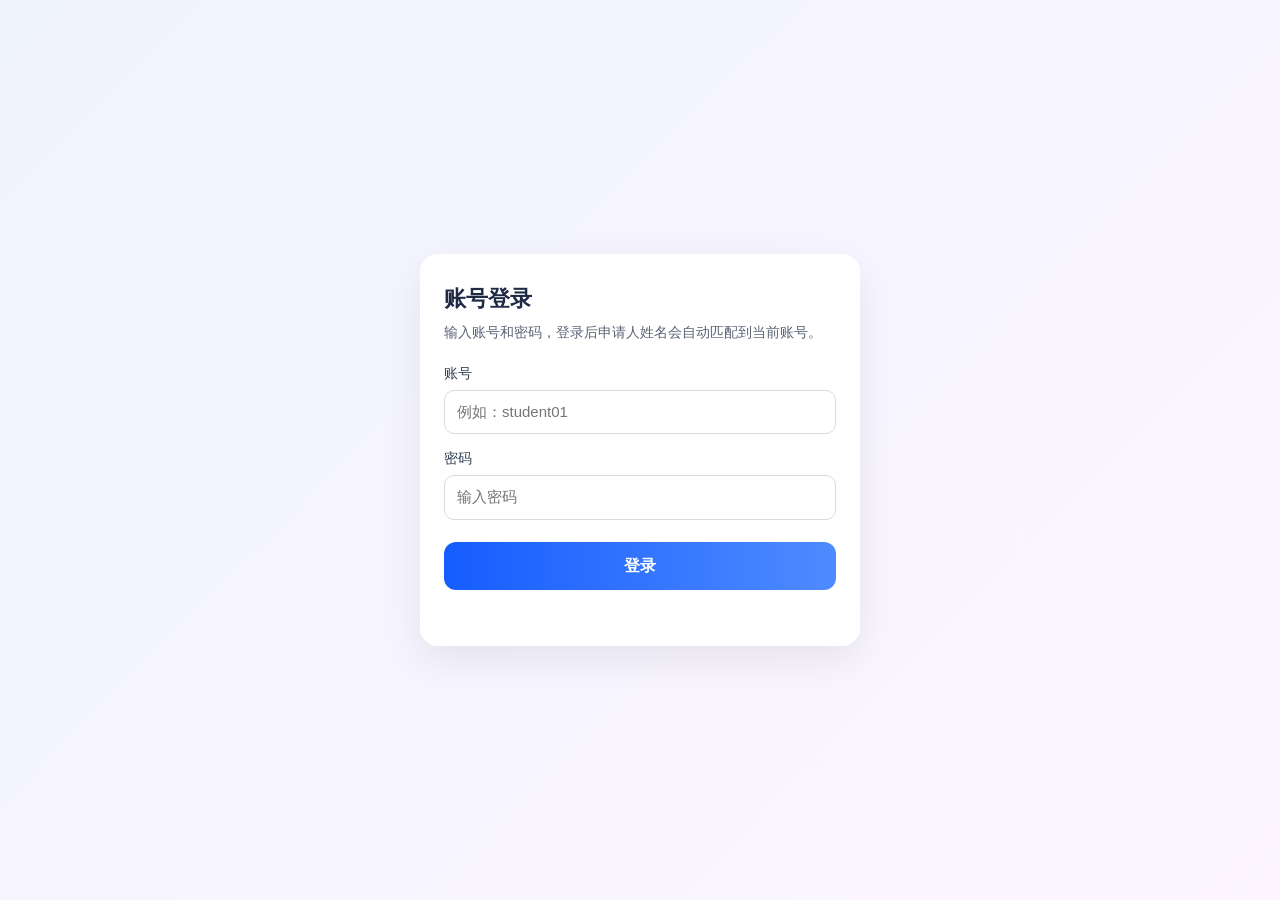
==== index.html @ 8b9f6174 "update" ====
<!DOCTYPE html>
<!-- saved from url=(0082)file:///C:/Users/86147/Desktop/qinjia/%E7%A7%BB%E5%8A%A8%E5%AD%A6%E5%B7%A53.html#/ -->
<html data-scale="true" style="font-size: 48.5333px;" class="">
	<head>
		<meta http-equiv="Content-Type" content="text/html; charset=UTF-8">
  <meta http-equiv="X-UA-Compatible" content="IE=edge">
  <meta name="viewport" content="width=device-width, initial-scale=1.0, maximum-scale=1.0, user-scalable=no">
  <title>请假管理</title>
  <link rel="stylesheet" href="./index_files/umi.5f4797e3.css">
  <link rel="stylesheet" href="./index_files/vendors.31ecd969.5f4797e3.chunk.css">
  <link rel="stylesheet" href="./index_files/vendors.2a42e354.5f4797e3.chunk.css">
  <link rel="stylesheet" href="./index_files/vendors.a2e6a083.5f4797e3.chunk.css">
  <link rel="stylesheet" href="./index_files/vendors.5a7e23ef.5f4797e3.chunk.css">
  <link rel="stylesheet" href="./index_files/vendors.323d67b2.5f4797e3.chunk.css">
  <link rel="stylesheet" href="./index_files/vendors.678f84af.5f4797e3.chunk.css">
  <link rel="stylesheet" href="./index_files/vendors.cfbf0a2e.5f4797e3.chunk.css">
  <link rel="stylesheet" href="./index_files/vendors.21833f8f.5f4797e3.chunk.css">
  <link rel="stylesheet" href="./index_files/layouts__userLayout.5f4797e3.chunk.css">
  <link rel="stylesheet" href="./index_files/layouts__tabBarLayout.5f4797e3.chunk.css">
  <link rel="stylesheet" href="./index_files/layouts__basicLayout.5f4797e3.chunk.css">
  <link rel="stylesheet" href="./index_files/p__user__login.5f4797e3.chunk.css">
  <link rel="stylesheet" href="./index_files/p__tabbar__homePage__index.5f4797e3.chunk.css">
  <link rel="stylesheet" href="./index_files/p__tabbar__affairs__index.5f4797e3.chunk.css">
  <link rel="stylesheet" href="./index_files/p__sm-holiday__student__details2__index.5f4797e3.chunk.css">
  <style>
    .app-hidden {
      display: none !important;
    }
    .login-panel {
      min-height: 100vh;
      display: flex;
      align-items: center;
      justify-content: center;
      background: linear-gradient(135deg, #f0f4ff 0%, #fdf6ff 100%);
      padding: 32px 16px;
    }
    .login-card {
      width: 100%;
      max-width: 440px;
      background: #ffffff;
      border-radius: 18px;
      box-shadow: 0 14px 40px rgba(0, 0, 0, 0.08);
      padding: 28px 24px;
    }
    .login-title {
      font-size: 22px;
      font-weight: 600;
      color: #1f2a44;
      margin: 0 0 8px;
    }
    .login-subtitle {
      margin: 0 0 20px;
      color: #5b6474;
      font-size: 14px;
      line-height: 1.4;
    }
    .login-field {
      display: flex;
      flex-direction: column;
      gap: 6px;
      margin-bottom: 14px;
    }
    .login-field label {
      font-size: 14px;
      color: #334155;
    }
    .login-field input {
      padding: 10px 12px;
      border: 1px solid #d9dbe1;
      border-radius: 10px;
      font-size: 15px;
      outline: none;
      transition: border-color 0.2s ease, box-shadow 0.2s ease;
    }
    .login-field input:focus {
      border-color: #165dff;
      box-shadow: 0 0 0 3px rgba(22, 93, 255, 0.15);
    }
    .login-cta {
      width: 100%;
      padding: 12px;
      margin-top: 8px;
      background: linear-gradient(90deg, #165dff, #4f8bff);
      color: #ffffff;
      border: none;
      border-radius: 12px;
      font-size: 16px;
      font-weight: 600;
      cursor: pointer;
    }
    .login-cta:hover {
      opacity: 0.95;
    }
    .login-error {
      color: #d4380d;
      min-height: 20px;
      margin-top: 8px;
      font-size: 14px;
    }
    .login-hints {
      background: #f7f9fd;
      border: 1px dashed #d0d7ed;
      border-radius: 12px;
      padding: 12px;
      margin-top: 16px;
      color: #4b5563;
      font-size: 14px;
      line-height: 1.5;
    }
    .login-hints strong {
      color: #1f2a44;
    }
    .active-account-tag {
      display: inline-flex;
      align-items: center;
      gap: 6px;
      background: #eef4ff;
      color: #1d4ed8;
      padding: 6px 10px;
      border-radius: 12px;
      margin-top: 10px;
      font-size: 14px;
      font-weight: 600;
    }
    @media (max-width: 520px) {
      .login-panel {
        padding: 20px 12px;
        align-items: flex-start;
      }
      .login-card {
        padding: 22px 18px;
        box-shadow: 0 10px 30px rgba(0, 0, 0, 0.05);
      }
      .login-title {
        font-size: 20px;
      }
      .login-subtitle {
        font-size: 13px;
        line-height: 1.35;
      }
      .login-field input {
        font-size: 15px;
        padding: 9px 10px;
      }
      .login-cta {
        font-size: 15px;
        padding: 11px;
      }
    }
  </style>
  <script>
    if ('addEventListener' in document) {
      document.addEventListener(
        'DOMContentLoaded',
        function () {
          if (typeof FastClick !== 'undefined') {
            FastClick.attach(document.body);
          }
        },
        false
      );
    }
    if (!window.Promise) {
      document.writeln('<script src="//as.alipayobjects.com/g/component/es6-promise/3.2.2/es6-promise.min.js"><\\/script>');
    }
  </script>
</head>
<body>
	<!-- 添加SVG符号定义 -->
  <svg style="display: none;">
    <symbol id="right" viewBox="0 0 1024 1024">
      <path d="M765.7 486.8L314.9 134.7c-5.3-4.1-12.9-0.4-12.9 6.3v77.3c0 4.9 2.3 9.6 6.1 12.6l360 281.1-360 281.1c-3.9 3-6.1 7.7-6.1 12.6V883c0 6.7 7.7 10.4 12.9 6.3l450.8-352.1c16.4-12.8 16.4-37.6 0-50.4z"/>
    </symbol>
  </svg>
  <div id="login-panel" class="login-panel">
    <div class="login-card">
      <h1 class="login-title">账号登录</h1>
      <p class="login-subtitle">输入账号和密码，登录后申请人姓名会自动匹配到当前账号。</p>
      <form id="login-form">
        <div class="login-field">
          <label for="login-account">账号</label>
          <input id="login-account" name="account" type="text" placeholder="例如：student01" required>
        </div>
        <div class="login-field">
          <label for="login-password">密码</label>
          <input id="login-password" name="password" type="password" placeholder="输入密码" required>
        </div>
        <button type="submit" class="login-cta">登录</button>
        <div id="login-error" class="login-error"></div>
      </form>
    </div>
  </div>
  <div id="root" class="app-hidden">
	  <div class="page_basic_layout___233lr">
		  <div class="page_basic_position_container___3Lkcg">
			  <div class="page_basic_position_fixed___1BROP">
			  <div class="page_basic_position_item___31NO8">
				  <img
					   src="[data-uri]" style="width: 16px; height: 16px;">
				  <span class="undefined first___q8L32">首页</span>
				  <svg class="am-icon am-icon-right am-icon-md" color="#cccccc" viewBox="0 0 1024 1024" style="width: 18px; height: 23px;">
  <path d="M765.7 486.8L314.9 134.7c-5.3-4.1-12.9-0.4-12.9 6.3v77.3c0 4.9 2.3 9.6 6.1 12.6l360 281.1-360 281.1c-3.9 3-6.1 7.7-6.1 12.6V883c0 6.7 7.7 10.4 12.9 6.3l450.8-352.1c16.4-12.8 16.4-37.6 0-50.4z" fill="#cccccc"/>
</svg>
			  </div>
			  <div class="page_basic_position_item___31NO8">
			  <span class="undefined ">请假管理</span>
			  </div>
			  </div>
		  </div>
		  <div class="transitionWrapper___LPf4r">
			  <div style="position: absolute; width: 100%; height: 100%;" class="">
				  <div style="margin-bottom: 90px;">
				  <div class="titleBox___JiRXx">
					  <div>
						  <div class="avatar___kub4U"><img src="./index_files/getStudentPhoto" alt=""></div>
  						  <div class="info___z_Lvm">
  							  <div class="title___2B62j">
  								  <img class="icon___2hoOs" src="[data-uri]" alt="">
  							  </div>
  							  <div class="class___3KDBS">|</div>
  						  </div>
  					  </div>
  				  </div>
  				  <div class="am-whitespace am-whitespace-md"></div>
  				  <div class="detialBox___1X_BF">
  					  <div class="Headertitle___2h9Hi">请假信息</div>
					  <div class="detialLine___3dSsI">
						  <div class="title___2B62j">请假类型：</div>
						  <span class="value___XOCYG">事假</span>
					  </div>
					  <div class="detialLine___3dSsI">
						  <div class="title___2B62j">请假去向：</div>&nbsp;
				  </div>
				  <div class="detialLine___3dSsI">
					  <div class="title___2B62j">详细地址：</div>
					  &nbsp;
					  </div>
					  <div class="detialLine___3dSsI">
				  <div class="title___2B62j">开始时间：</div>
				  <span class="value___XOCYG" id="start-time">2025-10-20 07:00:00</span>
				  </div>
					  <div class="detialLine___3dSsI">
				  <div class="title___2B62j">结束时间：</div>
				  <span class="value___XOCYG" id="end-time">2025-10-21 07:00:00</span>
				  </div>
					  <div class="detialLine___3dSsI">
						  <div class="title___2B62j">统计时长：</div>
						  <span class="value___XOCYG" id="duration-text">天小时分钟&nbsp;</span></div>
					  <div class="detialLine___3dSsI">
						  <div class="title___2B62j">紧急联系人：</div>
					  </div>
					  <div class="detialLine___3dSsI">
						  <div class="title___2B62j">紧急联系人电话：</div>
					  <span class="value___XOCYG">&nbsp;</span>
					  </div>
					  <div class="detialLine___3dSsI">
						  <div class="title___2B62j">请假理由：</div>
						  <span class="value___XOCYG">回家</span>
					  </div>
					  <div class="detialLine___3dSsI">
						  <div class="title___2B62j">请假状态：</div>
					  <span class="value_2___2Pirt">审核通过</span>
					  </div>
					  <div class="detialLine___3dSsI">
					  <div class="title___2B62j">销假状态：</div>&nbsp;
	  </div>
					  <div class="detialLineImg___26VH8">
	  <div class="title___2B62j">请假附件：</div>
						  <span class="value___XOCYG">
						  <div class="NHUpload">
	  <div class="uploadedItem"></div>
						  </div>
						  </span>
					  </div>
					  <img class="imgType___15G4R" src="./index_files/icon_pass.89bc2387.png" alt="">
					  </div>
					  <div class="am-whitespace am-whitespace-md"></div>
					 <div class="container___2I1fm">
  <div class="am-whitespace am-whitespace-md"></div>
  <div class="header___BDU7V">
    <div class="header_title___Rg5Zq">办理进度</div>
  </div>
  <div class="am-steps am-steps-vertical am-steps-small">
    <!-- 申请步骤 -->
    <div class="am-steps-item am-steps-item-finish am-steps-item-custom">
      <div class="am-steps-item-tail"></div>
      <div class="am-steps-item-icon">
        <span class="am-steps-icon" style="
          background-color: white; 
          border: 1px solid #1890ff;
          border-radius: 50%; 
          width: 0.36rem; 
          height: 0.36rem; 
          display: flex; 
          align-items: center; 
          justify-content: center;
          position: relative;
        ">
          <!-- 蓝色对勾图标 -->
          <svg width="0.3rem" height="0.3rem" viewBox="0 0 14 14" fill="none" style="position: absolute; top: 50%; left: 50%; transform: translate(-50%, -50%);">
            <path d="M3.5 7L5.5 9L10.5 4" stroke="#1890ff" stroke-width="1" stroke-linecap="round" stroke-linejoin="round"/>
          </svg>
        </span>
      </div>
      <div class="am-steps-item-content">
        <div class="am-steps-item-title">
          <div class="step_header___2nUJN">
            <div class="step_title___3yKU2">
              申请
              <span style="color: rgb(50, 223, 114);margin-left: 8px;font-weight: 550;">申请</span>
            </div>
            <div class="step_time___1Qq-E" id="apply-time">2025-10-18 19:01</div>
          </div>
        </div>
        <div class="am-steps-item-description">
          <div class="content___2vXvj">
            <div class="text_content___12qib">
              <div class="grayText___1PS9X" id="applicant-name">未登录</div>
              <div class="statusText___2Hktr"></div>
            </div>
          </div>
        </div>
      </div>
    </div>
    
    <!-- 辅导员审核步骤 -->
    <div class="am-steps-item am-steps-item-finish am-steps-item-custom">
      <div class="am-steps-item-tail"></div>
      <div class="am-steps-item-icon">
        <span class="am-steps-icon" style="
          background-color: white; 
          border: 1px solid #1890ff;
          border-radius: 50%; 
          width: 0.36rem; 
          height: 0.36rem; 
          display: flex; 
          align-items: center; 
          justify-content: center;
          position: relative;
        ">
          <!-- 蓝色对勾图标 -->
          <svg width="0.3rem" height="0.3rem" viewBox="0 0 14 14" fill="none" style="position: absolute; top: 50%; left: 50%; transform: translate(-50%, -50%);">
            <path d="M3.5 7L5.5 9L10.5 4" stroke="#1890ff" stroke-width="1" stroke-linecap="round" stroke-linejoin="round"/>
          </svg>
        </span>
      </div>
      <div class="am-steps-item-content">
        <div class="am-steps-item-title">
          <div class="step_header___2nUJN">
            <div class="step_title___3yKU2">
              辅导员审核
              <span style="color: rgb(50, 223, 114); margin-left: 8px; font-weight:550;">审核通过</span>
            </div>
            <div class="step_time___1Qq-E" id="review-time">2025-10-19 15:55</div>
          </div>
        </div>
        <div class="am-steps-item-description">
          <div class="content___2vXvj">
            <div class="text_content___12qib">
              <div class="grayText___1PS9X">古宇婷</div>
            </div>
          </div>
        </div>
      </div>
    </div>
    
    <!-- 结束步骤（保持原样） -->
    <div class="am-steps-item am-steps-item-process am-steps-item-custom">
      <div class="am-steps-item-tail"></div>
      <div class="am-steps-item-icon">
        <span class="am-steps-icon">
          <div class="last_step___4mg46">
            <span></span>
          </div>
        </span>
      </div>
      <div class="am-steps-item-content">
        <div class="am-steps-item-title">
          <div class="step_header___2nUJN">
            <div class="step_title___3yKU2">结束</div>
            <div class="step_time___1Qq-E"></div>
          </div>
        </div>
        <div class="am-steps-item-description">
          <div class="content___2vXvj">
            <div class="text_content___12qib">
              <div class="grayText___1PS9X"></div>
              <div class="statusText___2Hktr"></div>
            </div>
          </div>
        </div>
      </div>
    </div>
  </div>
</div>
				  <div class="am-whitespace am-whitespace-md"></div>
				  <div class="am-whitespace am-whitespace-md"></div>
				  <div class="am-whitespace am-whitespace-md"></div>
				  <div class="am-whitespace am-whitespace-md"></div>
  <script>
    (function () {
      function pad(value) {
        return value < 10 ? '0' + value : String(value);
      }

      function formatDateTime(date, includeSeconds) {
        if (!(date instanceof Date) || isNaN(date.getTime())) {
          return '';
        }
        var formatted =
          date.getFullYear() +
          '-' +
          pad(date.getMonth() + 1) +
          '-' +
          pad(date.getDate()) +
          ' ' +
          pad(date.getHours()) +
          ':' +
          pad(date.getMinutes());
        if (includeSeconds) {
          formatted += ':' + pad(date.getSeconds());
        }
        return formatted;
      }

      function hasSeconds(text) {
        if (!text) {
          return false;
        }
        var parts = text.trim().split(/\s+/);
        if (parts.length < 2) {
          return false;
        }
        return parts[1].split(':').length === 3;
      }

      function parseTime(text) {
        if (!text) {
          return null;
        }
        var parts = text.trim().split(/\s+/);
        if (parts.length < 2) {
          return null;
        }
        var dateParts = parts[0].split('-');
        if (dateParts.length !== 3) {
          return null;
        }
        var timeParts = parts[1].split(':');
        if (timeParts.length === 2) {
          timeParts.push('00');
        }
        if (timeParts.length !== 3) {
          return null;
        }
        var year = parseInt(dateParts[0], 10);
        var month = parseInt(dateParts[1], 10) - 1;
        var day = parseInt(dateParts[2], 10);
        var hour = parseInt(timeParts[0], 10);
        var minute = parseInt(timeParts[1], 10);
        var second = parseInt(timeParts[2], 10);
        if (
          [year, month, day, hour, minute, second].some(function (value) {
            return Number.isNaN(value);
          })
        ) {
          return null;
        }
        return new Date(year, month, day, hour, minute, second, 0);
      }

      function parseDurationToMs(text) {
        if (!text) {
          return null;
        }
        var totalMinutes = 0;
        var matched = false;
        var dayMatch = text.match(/(\d+)\s*天/);
        if (dayMatch) {
          totalMinutes += parseInt(dayMatch[1], 10) * 24 * 60;
          matched = true;
        }
        var hourMatch = text.match(/(\d+)\s*小?时/);
        if (hourMatch) {
          totalMinutes += parseInt(hourMatch[1], 10) * 60;
          matched = true;
        }
        var minuteMatch = text.match(/(\d+)\s*分/);
        if (minuteMatch) {
          totalMinutes += parseInt(minuteMatch[1], 10);
          matched = true;
        }
        if (!matched) {
          return null;
        }
        return totalMinutes * 60 * 1000;
      }

      function formatDuration(durationMs) {
        if (typeof durationMs !== 'number' || !isFinite(durationMs) || durationMs < 0) {
          return '';
        }
        var totalMinutes = Math.round(durationMs / 60000);
        var minutesPerDay = 24 * 60;
        var days = Math.floor(totalMinutes / minutesPerDay);
        var hours = Math.floor((totalMinutes % minutesPerDay) / 60);
        var minutes = totalMinutes % 60;
        var parts = [];
        if (days) {
          parts.push(days + '天');
        }
        if (hours) {
          parts.push(hours + '小时');
        }
        if (minutes || parts.length === 0) {
          parts.push(minutes + '分钟');
        }
        return parts.join('');
      }

      document.addEventListener('DOMContentLoaded', function () {
        var startNode = document.getElementById('start-time');
        var endNode = document.getElementById('end-time');
        if (!startNode || !endNode) {
          return;
        }
        var durationNode = document.getElementById('duration-text');
        var applyNode = document.getElementById('apply-time');
        var reviewNode = document.getElementById('review-time');

        var originalStart = parseTime(startNode.textContent);
        var originalEnd = parseTime(endNode.textContent);
        if (!originalStart || !originalEnd) {
          return;
        }

        var durationMs = 24 * 60 * 60 * 1000;

        var applyOriginal = applyNode ? parseTime(applyNode.textContent) : null;
        var reviewOriginal = reviewNode ? parseTime(reviewNode.textContent) : null;
        var applyHasSeconds = applyNode ? hasSeconds(applyNode.textContent) : false;
        var reviewHasSeconds = reviewNode ? hasSeconds(reviewNode.textContent) : false;

        var now = new Date();
        var currentStart = new Date(now.getFullYear(), now.getMonth(), now.getDate(), 7, 0, 0, 0);
        var currentEnd = new Date(currentStart.getTime() + durationMs);

        startNode.textContent = formatDateTime(currentStart, true);
        endNode.textContent = formatDateTime(currentEnd, true);

        if (applyNode && applyOriginal) {
          var applyOffset = originalStart.getTime() - applyOriginal.getTime();
          var currentApply = new Date(currentStart.getTime() - applyOffset);
          applyNode.textContent = formatDateTime(currentApply, applyHasSeconds);
        }

        if (reviewNode && reviewOriginal) {
          var reviewOffset = originalStart.getTime() - reviewOriginal.getTime();
          var currentReview = new Date(currentStart.getTime() - reviewOffset);
          reviewNode.textContent = formatDateTime(currentReview, reviewHasSeconds);
        }

        //if (durationNode) {
          //durationNode.textContent = formatDuration(durationMs);
       // }//计算时间//
      });
    })();
    document.addEventListener('DOMContentLoaded', function () {
      var CSV_PATH = 'accounts.csv';
      var DEFAULT_CSV = 'account,password,name';
      var LEGACY_DEFAULT =
        'account,password,name\\n' +
        'student01,123456,陈奕潮\\n' +
        'student02,654321,王梓宁\\n' +
        'student03,pass2024,李夏雨';

      var accountsCsv = '';
      var accounts = {};
      var accountsReady = false;

      var loginForm = document.getElementById('login-form');
      var loginPanel = document.getElementById('login-panel');
      var appContent = document.getElementById('root');
      var accountInput = document.getElementById('login-account');
      var passwordInput = document.getElementById('login-password');
      var applicantNameNode = document.getElementById('applicant-name');
      var errorNode = document.getElementById('login-error');

      function ensureHeader(csvText) {
        var trimmed = (csvText || '').trim();
        if (!trimmed) {
          return DEFAULT_CSV;
        }
        var lines = trimmed.split(/\r?\n/);
        if (!/^account\s*,\s*password\s*,\s*name/i.test(lines[0])) {
          lines.unshift('account,password,name');
        }
        return lines.join('\n');
      }

      function normalizeCsvText(text) {
        var value = String(text || '');
        value = value.replace(/\r\n?/g, '\n'); // normalize CRLF/CR
        value = value.replace(/\\n/g, '\n');   // convert escaped \n to real newline if存在
        return value;
      }

      function stripSampleAccounts(csvText) {
        var lines = ensureHeader(csvText).split(/\r?\n/);
        var header = lines[0];
        var filtered = [header];
        var sampleSet = { student01: true, student02: true, student03: true };
        for (var i = 1; i < lines.length; i++) {
          var line = lines[i].trim();
          if (!line) {
            continue;
          }
          var parts = line.split(',');
          if (sampleSet[parts[0]]) {
            continue;
          }
          filtered.push(line);
        }
        return filtered.join('\n');
      }

      function parseCsvToMap(csvText) {
        var map = {};
        var lines = ensureHeader(csvText).split(/\r?\n/);
        for (var i = 1; i < lines.length; i++) {
          var line = lines[i].trim();
          if (!line) {
            continue;
          }
          var parts = line.split(',');
          if (parts.length < 3) {
            continue;
          }
          var account = parts[0].trim();
          var password = parts[1].trim();
          var name = parts.slice(2).join(',').trim();
          if (account) {
            map[account] = { password: password, displayName: name || account };
          }
        }
        return map;
      }

      function applyCsv(csvText) {
        accountsCsv = ensureHeader(stripSampleAccounts(normalizeCsvText(csvText)));
        accounts = parseCsvToMap(accountsCsv);
        accountsReady = true;
      }

      function fetchCsvFromFile() {
        return fetch(CSV_PATH + '?_=' + Date.now(), { cache: 'no-store' })
          .then(function (res) {
            if (!res.ok) {
              throw new Error('fetch failed');
            }
            return res.text();
          })
          .catch(function () {
            return DEFAULT_CSV;
          });
      }

      // 仅从CSV读取账户，不在前端新增/修改

      function setApplicantName(name) {
        if (applicantNameNode) {
          applicantNameNode.textContent = name;
        }
      }

      function setAccountDisplay() {}

      fetchCsvFromFile().then(function (text) {
        applyCsv(text);
      });

      if (loginForm) {
        loginForm.addEventListener('submit', function (event) {
          event.preventDefault();
          if (!accountsReady) {
            if (errorNode) {
              errorNode.textContent = '账号数据加载中，请稍后再试。';
            }
            return;
          }
          var account = accountInput ? accountInput.value.trim() : '';
          var password = passwordInput ? passwordInput.value : '';
          var accountInfo = accounts[account];

          if (!accountInfo || accountInfo.password !== password) {
            if (errorNode) {
              errorNode.textContent = '账号或密码不正确，请重新输入。';
            }
            return;
          }

          if (errorNode) {
            errorNode.textContent = '';
          }

          setApplicantName(accountInfo.displayName);
          setAccountDisplay(account, accountInfo.displayName);

          if (loginPanel) {
            loginPanel.classList.add('app-hidden');
          }
          if (appContent) {
            appContent.classList.remove('app-hidden');
          }
        });
      }
    });
  </script>
</body>
				  </html>
---- index_files/layouts__userLayout.5f4797e3.chunk.css ----
.container___1MaL4{height:100%}
---- index_files/layouts__tabBarLayout.5f4797e3.chunk.css ----
.am-tab-bar{height:100%;overflow:hidden}.am-tab-bar-bar{position:relative;box-sizing:border-box;height:1rem;border-top:1px solid #ddd;width:100%;display:-webkit-flex;display:-ms-flexbox;display:flex;transition-duration:.2s;transition-property:height bottom;z-index:100;-webkit-justify-content:space-around;-ms-flex-pack:distribute;justify-content:space-around;-webkit-align-items:center;-ms-flex-align:center;align-items:center;bottom:0}@media (-webkit-min-device-pixel-ratio:2),(min-resolution:2dppx){html:not([data-scale]) .am-tab-bar-bar{border-top:none}html:not([data-scale]) .am-tab-bar-bar:before{content:"";position:absolute;background-color:#ddd;display:block;z-index:1;top:0;right:auto;bottom:auto;left:0;width:100%;height:1PX;-webkit-transform-origin:50% 50%;-ms-transform-origin:50% 50%;transform-origin:50% 50%;-webkit-transform:scaleY(.5);-ms-transform:scaleY(.5);transform:scaleY(.5)}}@media (-webkit-min-device-pixel-ratio:2) and (-webkit-min-device-pixel-ratio:3),(min-resolution:2dppx) and (min-resolution:3dppx){html:not([data-scale]) .am-tab-bar-bar:before{-webkit-transform:scaleY(.33);-ms-transform:scaleY(.33);transform:scaleY(.33)}}.am-tab-bar-bar-hidden-top{bottom:1rem;height:0}.am-tab-bar-bar-hidden-bottom{bottom:-1rem;height:0}.am-tab-bar-bar .am-tab-bar-tab{-webkit-flex:1 1;-ms-flex:1 1;flex:1 1;display:-webkit-flex;display:-ms-flexbox;display:flex;-webkit-justify-content:center;-ms-flex-pack:center;justify-content:center;-webkit-align-items:center;-ms-flex-align:center;align-items:center;-webkit-flex-direction:column;-ms-flex-direction:column;flex-direction:column;text-align:center;width:100%}.am-tab-bar-bar .am-tab-bar-tab-image{width:.44rem;height:.44rem;vertical-align:middle}.am-tab-bar-bar .am-tab-bar-tab-title{font-size:.2rem;margin:.06rem 0 0;line-height:1;text-align:center}.am-tab-bar-bar .am-tab-bar-tab-icon{display:-webkit-flex;display:-ms-flexbox;display:flex;-webkit-justify-content:center;-ms-flex-pack:center;justify-content:center}.am-tab-bar-bar .am-tab-bar-tab-icon .tab-badge :last-child{margin-top:.08rem;left:.44rem}.am-tab-bar-bar .am-tab-bar-tab-icon .tab-dot :last-child{margin-top:.08rem;left:.44rem}.am-tab-bar-item{height:100%}
.container___1yRKl{display:-webkit-flex;display:-ms-flexbox;display:flex;-webkit-flex-direction:column;-ms-flex-direction:column;flex-direction:column;height:100vh;overflow:auto;background:#f0f2f5}.container___1yRKl .content___3Q2HK{padding:0;-webkit-flex:1 1;-ms-flex:1 1;flex:1 1}.page-tabBar-content{padding-bottom:1.2rem}.page-tabBar-content img,.page-tabBar-content svg{height:.44rem;width:.44rem}.page-tabBar{height:1rem;position:fixed;left:0;right:0;bottom:0;z-index:100}
---- index_files/layouts__basicLayout.5f4797e3.chunk.css ----
.am-fade-appear____Jcbz,.am-fade-enter___3Z14N{opacity:0;-webkit-animation-duration:.2s;animation-duration:.2s;-webkit-animation-fill-mode:both;animation-fill-mode:both;-webkit-animation-timing-function:cubic-bezier(.55,0,.55,.2);animation-timing-function:cubic-bezier(.55,0,.55,.2);-webkit-animation-play-state:paused;animation-play-state:paused}.am-fade-leave___3LclU{-webkit-animation-duration:.2s;animation-duration:.2s;-webkit-animation-fill-mode:both;animation-fill-mode:both;-webkit-animation-timing-function:cubic-bezier(.55,0,.55,.2);animation-timing-function:cubic-bezier(.55,0,.55,.2);-webkit-animation-play-state:paused;animation-play-state:paused}.am-fade-appear____Jcbz.am-fade-appear-active___2Tsqt,.am-fade-enter___3Z14N.am-fade-enter-active___1ikyM{-webkit-animation-name:amFadeIn___34Xf0;animation-name:amFadeIn___34Xf0;-webkit-animation-play-state:running;animation-play-state:running}.am-fade-leave___3LclU.am-fade-leave-active___3jUcO{-webkit-animation-name:amFadeOut___2M8UR;animation-name:amFadeOut___2M8UR;-webkit-animation-play-state:running;animation-play-state:running}@-webkit-keyframes amFadeIn___34Xf0{0%{opacity:0}to{opacity:1}}@keyframes amFadeIn___34Xf0{0%{opacity:0}to{opacity:1}}@-webkit-keyframes amFadeOut___2M8UR{0%{opacity:1}to{opacity:0}}@keyframes amFadeOut___2M8UR{0%{opacity:1}to{opacity:0}}.am-slide-up-appear___8-2fF,.am-slide-up-enter___1vB5s{-webkit-transform:translateY(100%);-ms-transform:translateY(100%);transform:translateY(100%)}.am-slide-up-appear___8-2fF,.am-slide-up-enter___1vB5s,.am-slide-up-leave___2anJZ{-webkit-animation-duration:.2s;animation-duration:.2s;-webkit-animation-fill-mode:both;animation-fill-mode:both;-webkit-animation-timing-function:cubic-bezier(.55,0,.55,.2);animation-timing-function:cubic-bezier(.55,0,.55,.2);-webkit-animation-play-state:paused;animation-play-state:paused}.am-slide-up-appear___8-2fF.am-slide-up-appear-active___rewI2,.am-slide-up-enter___1vB5s.am-slide-up-enter-active___kBRV5{-webkit-animation-name:amSlideUpIn___1mssL;animation-name:amSlideUpIn___1mssL;-webkit-animation-play-state:running;animation-play-state:running}.am-slide-up-leave___2anJZ.am-slide-up-leave-active___3tp0Q{-webkit-animation-name:amSlideUpOut___2cscG;animation-name:amSlideUpOut___2cscG;-webkit-animation-play-state:running;animation-play-state:running}@-webkit-keyframes amSlideUpIn___1mssL{0%{-webkit-transform:translateY(100%);transform:translateY(100%)}to{-webkit-transform:translate(0);transform:translate(0)}}@keyframes amSlideUpIn___1mssL{0%{-webkit-transform:translateY(100%);transform:translateY(100%)}to{-webkit-transform:translate(0);transform:translate(0)}}@-webkit-keyframes amSlideUpOut___2cscG{0%{-webkit-transform:translate(0);transform:translate(0)}to{-webkit-transform:translateY(100%);transform:translateY(100%)}}@keyframes amSlideUpOut___2cscG{0%{-webkit-transform:translate(0);transform:translate(0)}to{-webkit-transform:translateY(100%);transform:translateY(100%)}}.am___3nEJ5.am-zoom-enter___rda24,.am___3nEJ5.am-zoom-leave___1YXf4{display:block}.am-zoom-appear___DtYWl,.am-zoom-enter___rda24{opacity:0;-webkit-animation-duration:.2s;animation-duration:.2s;-webkit-animation-fill-mode:both;animation-fill-mode:both;-webkit-animation-timing-function:cubic-bezier(.55,0,.55,.2);animation-timing-function:cubic-bezier(.55,0,.55,.2);-webkit-animation-timing-function:cubic-bezier(.18,.89,.32,1.28);animation-timing-function:cubic-bezier(.18,.89,.32,1.28);-webkit-animation-play-state:paused;animation-play-state:paused}.am-zoom-leave___1YXf4{-webkit-animation-duration:.2s;animation-duration:.2s;-webkit-animation-fill-mode:both;animation-fill-mode:both;-webkit-animation-timing-function:cubic-bezier(.55,0,.55,.2);animation-timing-function:cubic-bezier(.55,0,.55,.2);-webkit-animation-timing-function:cubic-bezier(.6,-.3,.74,.05);animation-timing-function:cubic-bezier(.6,-.3,.74,.05);-webkit-animation-play-state:paused;animation-play-state:paused}.am-zoom-appear___DtYWl.am-zoom-appear-active___3c1H_,.am-zoom-enter___rda24.am-zoom-enter-active___342Q8{-webkit-animation-name:amZoomIn___T5HyV;animation-name:amZoomIn___T5HyV;-webkit-animation-play-state:running;animation-play-state:running}.am-zoom-leave___1YXf4.am-zoom-leave-active___cQRSU{-webkit-animation-name:amZoomOut___3OPZa;animation-name:amZoomOut___3OPZa;-webkit-animation-play-state:running;animation-play-state:running}@-webkit-keyframes amZoomIn___T5HyV{0%{opacity:0;-webkit-transform-origin:50% 50%;transform-origin:50% 50%;-webkit-transform:scale(0);transform:scale(0)}to{opacity:1;-webkit-transform-origin:50% 50%;transform-origin:50% 50%;-webkit-transform:scale(1);transform:scale(1)}}@keyframes amZoomIn___T5HyV{0%{opacity:0;-webkit-transform-origin:50% 50%;transform-origin:50% 50%;-webkit-transform:scale(0);transform:scale(0)}to{opacity:1;-webkit-transform-origin:50% 50%;transform-origin:50% 50%;-webkit-transform:scale(1);transform:scale(1)}}@-webkit-keyframes amZoomOut___3OPZa{0%{opacity:1;-webkit-transform-origin:50% 50%;transform-origin:50% 50%;-webkit-transform:scale(1);transform:scale(1)}to{opacity:0;-webkit-transform-origin:50% 50%;transform-origin:50% 50%;-webkit-transform:scale(0);transform:scale(0)}}@keyframes amZoomOut___3OPZa{0%{opacity:1;-webkit-transform-origin:50% 50%;transform-origin:50% 50%;-webkit-transform:scale(1);transform:scale(1)}to{opacity:0;-webkit-transform-origin:50% 50%;transform-origin:50% 50%;-webkit-transform:scale(0);transform:scale(0)}}.am-slide-down-appear___1PKxI,.am-slide-down-enter___16J0R{-webkit-transform:translateY(-100%);-ms-transform:translateY(-100%);transform:translateY(-100%)}.am-slide-down-appear___1PKxI,.am-slide-down-enter___16J0R,.am-slide-down-leave___3lZjx{-webkit-animation-duration:.2s;animation-duration:.2s;-webkit-animation-fill-mode:both;animation-fill-mode:both;-webkit-animation-timing-function:cubic-bezier(.55,0,.55,.2);animation-timing-function:cubic-bezier(.55,0,.55,.2);-webkit-animation-play-state:paused;animation-play-state:paused}.am-slide-down-appear___1PKxI.am-slide-down-appear-active___YTv8e,.am-slide-down-enter___16J0R.am-slide-down-enter-active___1hj84{-webkit-animation-name:amSlideDownIn___177-O;animation-name:amSlideDownIn___177-O;-webkit-animation-play-state:running;animation-play-state:running}.am-slide-down-leave___3lZjx.am-slide-down-leave-active___w6Zas{-webkit-animation-name:amSlideDownOut___1MBno;animation-name:amSlideDownOut___1MBno;-webkit-animation-play-state:running;animation-play-state:running}@-webkit-keyframes amSlideDownIn___177-O{0%{-webkit-transform:translateY(-100%);transform:translateY(-100%)}to{-webkit-transform:translate(0);transform:translate(0)}}@keyframes amSlideDownIn___177-O{0%{-webkit-transform:translateY(-100%);transform:translateY(-100%)}to{-webkit-transform:translate(0);transform:translate(0)}}@-webkit-keyframes amSlideDownOut___1MBno{0%{-webkit-transform:translate(0);transform:translate(0)}to{-webkit-transform:translateY(-100%);transform:translateY(-100%)}}@keyframes amSlideDownOut___1MBno{0%{-webkit-transform:translate(0);transform:translate(0)}to{-webkit-transform:translateY(-100%);transform:translateY(-100%)}}*,:after,:before{-webkit-tap-highlight-color:rgba(0,0,0,0)}body{background-color:#f5f5f9;font-size:.28rem}[contenteditable]{-webkit-user-select:auto!important}:focus{outline:none}a{background:transparent;text-decoration:none;outline:none}.am-accordion___37WUd{position:relative;border-top:1px solid #ddd}@media (-webkit-min-device-pixel-ratio:2),(min-resolution:2dppx){html:not([data-scale]) .am-accordion___37WUd{border-top:none}html:not([data-scale]) .am-accordion___37WUd:before{content:"";position:absolute;background-color:#ddd;display:block;z-index:1;top:0;right:auto;bottom:auto;left:0;width:100%;height:1PX;-webkit-transform-origin:50% 50%;-ms-transform-origin:50% 50%;transform-origin:50% 50%;-webkit-transform:scaleY(.5);-ms-transform:scaleY(.5);transform:scaleY(.5)}}@media (-webkit-min-device-pixel-ratio:2) and (-webkit-min-device-pixel-ratio:3),(min-resolution:2dppx) and (min-resolution:3dppx){html:not([data-scale]) .am-accordion___37WUd:before{-webkit-transform:scaleY(.33);-ms-transform:scaleY(.33);transform:scaleY(.33)}}.am-accordion-anim-active___1jSj1{transition:all .2s ease-out}.am-accordion___37WUd .am-accordion-item___3rtIv .am-accordion-header___OFS6v{position:relative;color:#000;font-size:.34rem;height:.88rem;line-height:.88rem;background-color:#fff;box-sizing:content-box;padding-left:.3rem;padding-right:.6rem;border-bottom:1px solid #ddd;width:auto;overflow:hidden;text-overflow:ellipsis;white-space:nowrap}@media (-webkit-min-device-pixel-ratio:2),(min-resolution:2dppx){html:not([data-scale]) .am-accordion___37WUd .am-accordion-item___3rtIv .am-accordion-header___OFS6v{border-bottom:none}html:not([data-scale]) .am-accordion___37WUd .am-accordion-item___3rtIv .am-accordion-header___OFS6v:after{content:"";position:absolute;background-color:#ddd;display:block;z-index:1;top:auto;right:auto;bottom:0;left:0;width:100%;height:1PX;-webkit-transform-origin:50% 100%;-ms-transform-origin:50% 100%;transform-origin:50% 100%;-webkit-transform:scaleY(.5);-ms-transform:scaleY(.5);transform:scaleY(.5)}}@media (-webkit-min-device-pixel-ratio:2) and (-webkit-min-device-pixel-ratio:3),(min-resolution:2dppx) and (min-resolution:3dppx){html:not([data-scale]) .am-accordion___37WUd .am-accordion-item___3rtIv .am-accordion-header___OFS6v:after{-webkit-transform:scaleY(.33);-ms-transform:scaleY(.33);transform:scaleY(.33)}}.am-accordion___37WUd .am-accordion-item___3rtIv .am-accordion-header___OFS6v i{position:absolute;display:block;top:.3rem;right:.3rem;width:.3rem;height:.3rem;background-image:url("data:image/svg+xml;charset=utf-8,%3Csvg width='16' height='26' xmlns='http://www.w3.org/2000/svg'%3E%3Cpath d='M2 0L0 2l11.5 11L0 24l2 2 14-13z' fill='%23C7C7CC' fill-rule='evenodd'/%3E%3C/svg%3E");background-size:contain;background-repeat:no-repeat;background-position:50% 50%;-webkit-transform:rotate(90deg);-ms-transform:rotate(90deg);transform:rotate(90deg);transition:-webkit-transform .2s ease;transition:transform .2s ease;transition:transform .2s ease,-webkit-transform .2s ease}.am-accordion___37WUd .am-accordion-item___3rtIv .am-accordion-header___OFS6v[aria-expanded~=true] i{-webkit-transform:rotate(270deg);-ms-transform:rotate(270deg);transform:rotate(270deg)}.am-accordion___37WUd .am-accordion-item___3rtIv .am-accordion-content___2GKqk{overflow:hidden;background:#fff}.am-accordion___37WUd .am-accordion-item___3rtIv .am-accordion-content___2GKqk .am-accordion-content-box___36wTk{font-size:.3rem;color:#333;position:relative;border-bottom:1px solid #ddd}@media (-webkit-min-device-pixel-ratio:2),(min-resolution:2dppx){html:not([data-scale]) .am-accordion___37WUd .am-accordion-item___3rtIv .am-accordion-content___2GKqk .am-accordion-content-box___36wTk{border-bottom:none}html:not([data-scale]) .am-accordion___37WUd .am-accordion-item___3rtIv .am-accordion-content___2GKqk .am-accordion-content-box___36wTk:after{content:"";position:absolute;background-color:#ddd;display:block;z-index:1;top:auto;right:auto;bottom:0;left:0;width:100%;height:1PX;-webkit-transform-origin:50% 100%;-ms-transform-origin:50% 100%;transform-origin:50% 100%;-webkit-transform:scaleY(.5);-ms-transform:scaleY(.5);transform:scaleY(.5)}}@media (-webkit-min-device-pixel-ratio:2) and (-webkit-min-device-pixel-ratio:3),(min-resolution:2dppx) and (min-resolution:3dppx){html:not([data-scale]) .am-accordion___37WUd .am-accordion-item___3rtIv .am-accordion-content___2GKqk .am-accordion-content-box___36wTk:after{-webkit-transform:scaleY(.33);-ms-transform:scaleY(.33);transform:scaleY(.33)}}.am-accordion___37WUd .am-accordion-item___3rtIv .am-accordion-content___2GKqk .am-accordion-content-box___36wTk .am-list-body___3p_2A{border-top:0}.am-accordion___37WUd .am-accordion-item___3rtIv .am-accordion-content___2GKqk .am-accordion-content-box___36wTk .am-list-body___3p_2A:before{display:none!important}.am-accordion___37WUd .am-accordion-item___3rtIv .am-accordion-content___2GKqk.am-accordion-content-inactive___1X8Sf{display:none}.am-action-sheet-wrap___rrDqp{position:fixed;overflow:auto;top:0;right:0;bottom:0;left:0;z-index:1000;-webkit-overflow-scrolling:touch;outline:0}.am-action-sheet-mask___332-X{position:fixed;top:0;right:0;left:0;bottom:0;background-color:rgba(0,0,0,.4);height:100%;z-index:1000}.am-action-sheet-mask-hidden___1wdCP{display:none}.am-action-sheet-close___2IMNo{display:none}.am-action-sheet___3TCY3{position:fixed;left:0;bottom:0;width:100%;background-color:#fff;padding-bottom:env(safe-area-inset-bottom)}.am-action-sheet___3TCY3.am-action-sheet-share___67r2N{background-color:#f2f2f2}.am-action-sheet-message___2gDLx,.am-action-sheet-title___1oAdl{margin:.3rem auto;padding:0 .3rem;text-align:center}.am-action-sheet-title___1oAdl{font-size:.34rem}.am-action-sheet-message___2gDLx{color:#888;font-size:.28rem}.am-action-sheet-button-list___3ZZ_3{text-align:center;color:#000}.am-action-sheet-button-list-item___1LHsq{font-size:.36rem;padding:0 .16rem;margin:0;position:relative;height:1rem;line-height:1rem;box-sizing:border-box;white-space:nowrap;text-overflow:ellipsis;overflow-x:hidden;border-top:1px solid #ddd}@media (-webkit-min-device-pixel-ratio:2),(min-resolution:2dppx){html:not([data-scale]) .am-action-sheet-button-list-item___1LHsq{border-top:none}html:not([data-scale]) .am-action-sheet-button-list-item___1LHsq:before{content:"";position:absolute;background-color:#ddd;display:block;z-index:1;top:0;right:auto;bottom:auto;left:0;width:100%;height:1PX;-webkit-transform-origin:50% 50%;-ms-transform-origin:50% 50%;transform-origin:50% 50%;-webkit-transform:scaleY(.5);-ms-transform:scaleY(.5);transform:scaleY(.5)}}@media (-webkit-min-device-pixel-ratio:2) and (-webkit-min-device-pixel-ratio:3),(min-resolution:2dppx) and (min-resolution:3dppx){html:not([data-scale]) .am-action-sheet-button-list-item___1LHsq:before{-webkit-transform:scaleY(.33);-ms-transform:scaleY(.33);transform:scaleY(.33)}}.am-action-sheet-button-list-item___1LHsq.am-action-sheet-button-list-item-active___2A_Yb{background-color:#ddd}.am-action-sheet-button-list-badge___1LrZf{display:-webkit-flex;display:-ms-flexbox;display:flex;-webkit-align-items:center;-ms-flex-align:center;align-items:center;-webkit-justify-content:center;-ms-flex-pack:center;justify-content:center}.am-action-sheet-button-list-badge___1LrZf .am-badge___yT0HN{margin-left:.16rem;-webkit-flex-shrink:0;-ms-flex-negative:0;flex-shrink:0}.am-action-sheet-button-list-item-content___273-L{display:inline-block;white-space:nowrap;overflow:hidden;text-overflow:ellipsis}.am-action-sheet-button-list___3ZZ_3 .am-action-sheet-cancel-button___3FX73{padding-top:.12rem;position:relative}.am-action-sheet-button-list___3ZZ_3 .am-action-sheet-cancel-button-mask___2lWTc{position:absolute;top:0;left:0;width:100%;height:.12rem;background-color:#e7e7ed;border-top:1px solid #ddd;border-bottom:1px solid #ddd}@media (-webkit-min-device-pixel-ratio:2),(min-resolution:2dppx){html:not([data-scale]) .am-action-sheet-button-list___3ZZ_3 .am-action-sheet-cancel-button-mask___2lWTc{border-top:none}html:not([data-scale]) .am-action-sheet-button-list___3ZZ_3 .am-action-sheet-cancel-button-mask___2lWTc:before{content:"";position:absolute;background-color:#ddd;display:block;z-index:1;top:0;right:auto;bottom:auto;left:0;width:100%;height:1PX;-webkit-transform-origin:50% 50%;-ms-transform-origin:50% 50%;transform-origin:50% 50%;-webkit-transform:scaleY(.5);-ms-transform:scaleY(.5);transform:scaleY(.5)}}@media (-webkit-min-device-pixel-ratio:2) and (-webkit-min-device-pixel-ratio:3),(min-resolution:2dppx) and (min-resolution:3dppx){html:not([data-scale]) .am-action-sheet-button-list___3ZZ_3 .am-action-sheet-cancel-button-mask___2lWTc:before{-webkit-transform:scaleY(.33);-ms-transform:scaleY(.33);transform:scaleY(.33)}}@media (-webkit-min-device-pixel-ratio:2),(min-resolution:2dppx){html:not([data-scale]) .am-action-sheet-button-list___3ZZ_3 .am-action-sheet-cancel-button-mask___2lWTc{border-bottom:none}html:not([data-scale]) .am-action-sheet-button-list___3ZZ_3 .am-action-sheet-cancel-button-mask___2lWTc:after{content:"";position:absolute;background-color:#ddd;display:block;z-index:1;top:auto;right:auto;bottom:0;left:0;width:100%;height:1PX;-webkit-transform-origin:50% 100%;-ms-transform-origin:50% 100%;transform-origin:50% 100%;-webkit-transform:scaleY(.5);-ms-transform:scaleY(.5);transform:scaleY(.5)}}@media (-webkit-min-device-pixel-ratio:2) and (-webkit-min-device-pixel-ratio:3),(min-resolution:2dppx) and (min-resolution:3dppx){html:not([data-scale]) .am-action-sheet-button-list___3ZZ_3 .am-action-sheet-cancel-button-mask___2lWTc:after{-webkit-transform:scaleY(.33);-ms-transform:scaleY(.33);transform:scaleY(.33)}}.am-action-sheet-button-list___3ZZ_3 .am-action-sheet-destructive-button___3ncW8{color:#f4333c}.am-action-sheet-share-list___10swf{display:-webkit-flex;display:-ms-flexbox;display:flex;position:relative;border-top:1px solid #ddd;padding:.42rem 0 .42rem .3rem;overflow-y:scroll;-webkit-overflow-scrolling:touch}@media (-webkit-min-device-pixel-ratio:2),(min-resolution:2dppx){html:not([data-scale]) .am-action-sheet-share-list___10swf{border-top:none}html:not([data-scale]) .am-action-sheet-share-list___10swf:before{content:"";position:absolute;background-color:#ddd;display:block;z-index:1;top:0;right:auto;bottom:auto;left:0;width:100%;height:1PX;-webkit-transform-origin:50% 50%;-ms-transform-origin:50% 50%;transform-origin:50% 50%;-webkit-transform:scaleY(.5);-ms-transform:scaleY(.5);transform:scaleY(.5)}}@media (-webkit-min-device-pixel-ratio:2) and (-webkit-min-device-pixel-ratio:3),(min-resolution:2dppx) and (min-resolution:3dppx){html:not([data-scale]) .am-action-sheet-share-list___10swf:before{-webkit-transform:scaleY(.33);-ms-transform:scaleY(.33);transform:scaleY(.33)}}.am-action-sheet-share-list-item___1bB-W{-webkit-flex:none;-ms-flex:none;flex:none;margin:0 .24rem 0 0}.am-action-sheet-share-list-item-icon___hHe-h{margin-bottom:.18rem;width:1.2rem;height:1.2rem;background-color:#fff;border-radius:.06rem;display:-webkit-flex;display:-ms-flexbox;display:flex;-webkit-justify-content:center;-ms-flex-pack:center;justify-content:center;-webkit-align-items:center;-ms-flex-align:center;align-items:center}.am-action-sheet-share-list-item-title___2199I{color:#888;font-size:.2rem;text-align:center}.am-action-sheet-share-cancel-button___dsSvr{height:1rem;line-height:1rem;text-align:center;background-color:#fff;color:#000;font-size:.36rem;position:relative;border-top:1px solid #ddd;box-sizing:border-box}@media (-webkit-min-device-pixel-ratio:2),(min-resolution:2dppx){html:not([data-scale]) .am-action-sheet-share-cancel-button___dsSvr{border-top:none}html:not([data-scale]) .am-action-sheet-share-cancel-button___dsSvr:before{content:"";position:absolute;background-color:#ddd;display:block;z-index:1;top:0;right:auto;bottom:auto;left:0;width:100%;height:1PX;-webkit-transform-origin:50% 50%;-ms-transform-origin:50% 50%;transform-origin:50% 50%;-webkit-transform:scaleY(.5);-ms-transform:scaleY(.5);transform:scaleY(.5)}}@media (-webkit-min-device-pixel-ratio:2) and (-webkit-min-device-pixel-ratio:3),(min-resolution:2dppx) and (min-resolution:3dppx){html:not([data-scale]) .am-action-sheet-share-cancel-button___dsSvr:before{-webkit-transform:scaleY(.33);-ms-transform:scaleY(.33);transform:scaleY(.33)}}.am-action-sheet-share-cancel-button___dsSvr.am-action-sheet-share-cancel-button-active___2cW43{background-color:#ddd}.am-activity-indicator___3Z29X{display:-webkit-flex;display:-ms-flexbox;display:flex;-webkit-align-items:center;-ms-flex-align:center;align-items:center;z-index:99}.am-activity-indicator-spinner___2GkuS{display:inline-block;width:.4rem;height:.4rem;background-image:url("data:image/svg+xml;charset=utf-8,%3Csvg xmlns='http://www.w3.org/2000/svg' viewBox='-2.125 -1.875 64 64'%3E%3Cpath fill='%23CCC' d='M29.875-1.875c-17.673 0-32 14.327-32 32s14.327 32 32 32 32-14.327 32-32-14.327-32-32-32zm0 60.7c-15.85 0-28.7-12.85-28.7-28.7s12.85-28.7 28.7-28.7 28.7 12.85 28.7 28.7-12.85 28.7-28.7 28.7z'/%3E%3Cpath fill='%23397EF0' d='M61.858 30.34c.003-.102.008-.203.008-.305 0-11.43-5.996-21.452-15.01-27.113l-.013.026a1.629 1.629 0 00-.81-.22 1.646 1.646 0 00-.713 3.132c7.963 5.1 13.247 14.017 13.247 24.176 0 .147-.01.293-.01.44h.022c0 .01-.004.02-.004.03 0 .91.74 1.65 1.65 1.65s1.65-.74 1.65-1.65c0-.06-.012-.112-.018-.167z'/%3E%3C/svg%3E");background-position:50%;background-size:100%;background-repeat:no-repeat;-webkit-animation:spinner-anime___3ZPyJ 1s linear infinite;animation:spinner-anime___3ZPyJ 1s linear infinite}.am-activity-indicator-tip___1eYhS{font-size:.28rem;margin-left:.16rem;color:#000;opacity:.4}.am-activity-indicator___3Z29X.am-activity-indicator-toast___2CaU3{position:fixed;top:0;left:0;width:100%;height:100%;display:-webkit-flex;display:-ms-flexbox;display:flex;-webkit-justify-content:center;-ms-flex-pack:center;justify-content:center;-webkit-align-items:center;-ms-flex-align:center;align-items:center;text-align:center;z-index:1999}.am-activity-indicator___3Z29X.am-activity-indicator-toast___2CaU3 .am-activity-indicator-spinner___2GkuS{margin:0}.am-activity-indicator___3Z29X.am-activity-indicator-toast___2CaU3 .am-activity-indicator-toast___2CaU3{display:inline-block;position:relative;top:.08rem}.am-activity-indicator-content___Sig8m{display:-webkit-flex;display:-ms-flexbox;display:flex;-webkit-flex-direction:column;-ms-flex-direction:column;flex-direction:column;-webkit-justify-content:center;-ms-flex-pack:center;justify-content:center;-webkit-align-items:center;-ms-flex-align:center;align-items:center;padding:.3rem;border-radius:.14rem;background-clip:padding-box;color:#fff;background-color:rgba(58,58,58,.9);font-size:.3rem;line-height:.4rem}.am-activity-indicator-spinner-lg___3JeJM{width:.64rem;height:.64rem}@-webkit-keyframes spinner-anime___3ZPyJ{to{-webkit-transform:rotate(1turn);transform:rotate(1turn)}}@keyframes spinner-anime___3ZPyJ{to{-webkit-transform:rotate(1turn);transform:rotate(1turn)}}.am-badge___yT0HN{position:relative;display:inline-block;line-height:1;vertical-align:middle}.am-badge-text___3QpUl{text-rendering:optimizeLegibility;-webkit-font-smoothing:antialiased;-moz-osx-font-smoothing:grayscale;position:absolute;top:-.12rem;height:.36rem;line-height:.36rem;min-width:.18rem;border-radius:.24rem;padding:0 .1rem;text-align:center;font-size:.24rem;color:#fff;background-color:#ff5b05;white-space:nowrap;-webkit-transform:translateX(-45%);-ms-transform:translateX(-45%);transform:translateX(-45%);-webkit-transform-origin:-10% center;-ms-transform-origin:-10% center;transform-origin:-10% center;z-index:10;font-family:Helvetica Neue,Helvetica,PingFang SC,Hiragino Sans GB,Microsoft YaHei,"\5FAE\8F6F\96C5\9ED1",SimSun,sans-serif}.am-badge-text___3QpUl a{color:#fff}.am-badge-text___3QpUl p{margin:0;padding:0}.am-badge-hot___1bUEm .am-badge-text___3QpUl{background-color:#f96268}.am-badge-dot___1ASGt{position:absolute;-webkit-transform:translateX(-50%);-ms-transform:translateX(-50%);transform:translateX(-50%);-webkit-transform-origin:0 center;-ms-transform-origin:0 center;transform-origin:0 center;top:-.08rem;height:.16rem;width:.16rem;border-radius:100%;background:#ff5b05;z-index:10}.am-badge-dot-large___1OwHt{height:.32rem;width:.32rem}.am-badge-not-a-wrapper___3dWMA .am-badge-dot___1ASGt,.am-badge-not-a-wrapper___3dWMA .am-badge-text___3QpUl{top:auto;display:block;position:relative;-webkit-transform:translateX(0);-ms-transform:translateX(0);transform:translateX(0)}.am-badge-corner___1cIwe{width:1.6rem;padding:.16rem;position:absolute;right:-.64rem;top:.16rem;background-color:#ff5b05;color:#fff;white-space:nowrap;-webkit-transform:rotate(45deg);-ms-transform:rotate(45deg);transform:rotate(45deg);text-align:center;font-size:.3rem}.am-badge-corner-wrapper___mKrgM{overflow:hidden}.am-button___2LcNJ{display:block;outline:0 none;-webkit-appearance:none;box-sizing:border-box;padding:0;text-align:center;font-size:.36rem;height:.94rem;line-height:.94rem;overflow:hidden;text-overflow:ellipsis;word-break:break-word;white-space:nowrap;color:#000;background-color:#fff;border:1px solid #ddd;border-radius:.1rem}@media (-webkit-min-device-pixel-ratio:2),(min-resolution:2dppx){html:not([data-scale]) .am-button___2LcNJ{position:relative;border:none}html:not([data-scale]) .am-button___2LcNJ:before{content:"";position:absolute;left:0;top:0;width:200%;height:200%;border:1px solid #ddd;border-radius:.2rem;-webkit-transform-origin:0 0;-ms-transform-origin:0 0;transform-origin:0 0;-webkit-transform:scale(.5);-ms-transform:scale(.5);transform:scale(.5);box-sizing:border-box;pointer-events:none}}.am-button-borderfix___qfu2m:before{-webkit-transform:scale(.49)!important;-ms-transform:scale(.49)!important;transform:scale(.49)!important}.am-button___2LcNJ.am-button-active___3B83M{background-color:#ddd}.am-button___2LcNJ.am-button-disabled___k-5El{color:rgba(0,0,0,.3);opacity:.6}.am-button-primary___SlyDU{color:#fff;background-color:#397ef0;border:1px solid #397ef0;border-radius:.1rem}@media (-webkit-min-device-pixel-ratio:2),(min-resolution:2dppx){html:not([data-scale]) .am-button-primary___SlyDU{position:relative;border:none}html:not([data-scale]) .am-button-primary___SlyDU:before{content:"";position:absolute;left:0;top:0;width:200%;height:200%;border:1px solid #397ef0;border-radius:.2rem;-webkit-transform-origin:0 0;-ms-transform-origin:0 0;transform-origin:0 0;-webkit-transform:scale(.5);-ms-transform:scale(.5);transform:scale(.5);box-sizing:border-box;pointer-events:none}}.am-button-primary___SlyDU.am-button-active___3B83M{color:hsla(0,0%,100%,.3);background-color:#397ef0}.am-button-primary___SlyDU.am-button-disabled___k-5El{color:hsla(0,0%,100%,.6);opacity:.4}.am-button-ghost___BYK34{color:#397ef0;background-color:transparent;border:1px solid #397ef0;border-radius:.1rem}@media (-webkit-min-device-pixel-ratio:2),(min-resolution:2dppx){html:not([data-scale]) .am-button-ghost___BYK34{position:relative;border:none}html:not([data-scale]) .am-button-ghost___BYK34:before{content:"";position:absolute;left:0;top:0;width:200%;height:200%;border:1px solid #397ef0;border-radius:.2rem;-webkit-transform-origin:0 0;-ms-transform-origin:0 0;transform-origin:0 0;-webkit-transform:scale(.5);-ms-transform:scale(.5);transform:scale(.5);box-sizing:border-box;pointer-events:none}}.am-button-ghost___BYK34.am-button-active___3B83M{color:rgba(57,126,240,.6);background-color:transparent;border:1px solid rgba(57,126,240,.6);border-radius:.1rem}@media (-webkit-min-device-pixel-ratio:2),(min-resolution:2dppx){html:not([data-scale]) .am-button-ghost___BYK34.am-button-active___3B83M{position:relative;border:none}html:not([data-scale]) .am-button-ghost___BYK34.am-button-active___3B83M:before{content:"";position:absolute;left:0;top:0;width:200%;height:200%;border:1px solid rgba(57,126,240,.6);border-radius:.2rem;-webkit-transform-origin:0 0;-ms-transform-origin:0 0;transform-origin:0 0;-webkit-transform:scale(.5);-ms-transform:scale(.5);transform:scale(.5);box-sizing:border-box;pointer-events:none}}.am-button-ghost___BYK34.am-button-disabled___k-5El{color:rgba(0,0,0,.1);border:1px solid rgba(0,0,0,.1);border-radius:.1rem;opacity:1}@media (-webkit-min-device-pixel-ratio:2),(min-resolution:2dppx){html:not([data-scale]) .am-button-ghost___BYK34.am-button-disabled___k-5El{position:relative;border:none}html:not([data-scale]) .am-button-ghost___BYK34.am-button-disabled___k-5El:before{content:"";position:absolute;left:0;top:0;width:200%;height:200%;border:1px solid rgba(0,0,0,.1);border-radius:.2rem;-webkit-transform-origin:0 0;-ms-transform-origin:0 0;transform-origin:0 0;-webkit-transform:scale(.5);-ms-transform:scale(.5);transform:scale(.5);box-sizing:border-box;pointer-events:none}}.am-button-warning___1OLUu{color:#fff;background-color:#e94f4f}.am-button-warning___1OLUu.am-button-active___3B83M{color:hsla(0,0%,100%,.3);background-color:#d24747}.am-button-warning___1OLUu.am-button-disabled___k-5El{color:hsla(0,0%,100%,.6);opacity:.4}.am-button-inline___3i-qr{display:inline-block;padding:0 .3rem}.am-button-inline___3i-qr.am-button-icon___3bMP6{display:-webkit-inline-flex;display:-ms-inline-flexbox;display:inline-flex}.am-button-small___3IptU{font-size:.26rem;height:.6rem;line-height:.6rem;padding:0 .3rem}.am-button-icon___3bMP6{display:-webkit-flex;display:-ms-flexbox;display:flex;-webkit-align-items:center;-ms-flex-align:center;align-items:center;-webkit-justify-content:center;-ms-flex-pack:center;justify-content:center}.am-button___2LcNJ>.am-button-icon___3bMP6{margin-right:.5em}.am-calendar___3ouri .animate___237Tf{-webkit-animation-duration:.3s;animation-duration:.3s;-webkit-animation-fill-mode:both;animation-fill-mode:both}@-webkit-keyframes fadeIn___1F3HZ{0%{opacity:0}to{opacity:1}}@keyframes fadeIn___1F3HZ{0%{opacity:0}to{opacity:1}}@-webkit-keyframes fadeOut___37cp2{0%{opacity:1}to{opacity:0}}@keyframes fadeOut___37cp2{0%{opacity:1}to{opacity:0}}.am-calendar___3ouri .fade-enter___30bf7{-webkit-animation-name:fadeIn___1F3HZ;animation-name:fadeIn___1F3HZ}.am-calendar___3ouri .fade-leave___3_wmN{-webkit-animation-name:fadeOut___37cp2;animation-name:fadeOut___37cp2}@-webkit-keyframes slideInUp___1Kaf8{0%{-webkit-transform:translate3d(0,100%,0);transform:translate3d(0,100%,0);visibility:visible}to{-webkit-transform:translateZ(0);transform:translateZ(0)}}@keyframes slideInUp___1Kaf8{0%{-webkit-transform:translate3d(0,100%,0);transform:translate3d(0,100%,0);visibility:visible}to{-webkit-transform:translateZ(0);transform:translateZ(0)}}@-webkit-keyframes slideInDown___CsPnx{0%{-webkit-transform:translateZ(0);transform:translateZ(0);visibility:visible}to{-webkit-transform:translate3d(0,100%,0);transform:translate3d(0,100%,0)}}@keyframes slideInDown___CsPnx{0%{-webkit-transform:translateZ(0);transform:translateZ(0);visibility:visible}to{-webkit-transform:translate3d(0,100%,0);transform:translate3d(0,100%,0)}}@-webkit-keyframes slideInLeft___1gVuq{0%{-webkit-transform:translate3d(100%,0,0);transform:translate3d(100%,0,0);visibility:visible}to{-webkit-transform:translateZ(0);transform:translateZ(0)}}@keyframes slideInLeft___1gVuq{0%{-webkit-transform:translate3d(100%,0,0);transform:translate3d(100%,0,0);visibility:visible}to{-webkit-transform:translateZ(0);transform:translateZ(0)}}@-webkit-keyframes slideInRight___2IriU{0%{-webkit-transform:translateZ(0);transform:translateZ(0);visibility:visible}to{-webkit-transform:translate3d(100%,0,0);transform:translate3d(100%,0,0)}}@keyframes slideInRight___2IriU{0%{-webkit-transform:translateZ(0);transform:translateZ(0);visibility:visible}to{-webkit-transform:translate3d(100%,0,0);transform:translate3d(100%,0,0)}}.am-calendar___3ouri .slideV-enter___3sN9T{-webkit-animation-name:slideInUp___1Kaf8;animation-name:slideInUp___1Kaf8}.am-calendar___3ouri .slideV-leave___1eeYq{-webkit-animation-name:slideInDown___CsPnx;animation-name:slideInDown___CsPnx}.am-calendar___3ouri .slideH-enter___i6p_A{-webkit-animation-name:slideInLeft___1gVuq;animation-name:slideInLeft___1gVuq}.am-calendar___3ouri .slideH-leave___2-8Sw{-webkit-animation-name:slideInRight___2IriU;animation-name:slideInRight___2IriU}.am-calendar___3ouri .mask___ckBfB{position:fixed;width:100%;height:100%;top:0;left:0;z-index:999;background:rgba(0,0,0,.5)}.am-calendar___3ouri .content___1tmEp{position:fixed;display:-webkit-flex;display:-ms-flexbox;display:flex;-webkit-flex-direction:column;-ms-flex-direction:column;flex-direction:column;width:100%;height:100%;top:0;left:0;z-index:999;background:#fff}.am-calendar___3ouri .header___1lLKT{margin:.1rem;display:-webkit-flex;display:-ms-flexbox;display:flex;-webkit-flex-shrink:0;-ms-flex-negative:0;flex-shrink:0;-webkit-align-items:center;-ms-flex-align:center;align-items:center}.am-calendar___3ouri .header___1lLKT .title___16Xdd{text-align:center;width:100%;font-size:.32rem;font-weight:700}.am-calendar___3ouri .header___1lLKT .left___2aVGm{position:absolute;display:-webkit-flex;display:-ms-flexbox;display:flex;-webkit-justify-content:center;-ms-flex-pack:center;justify-content:center;-webkit-align-items:center;-ms-flex-align:center;align-items:center;padding:0 .16rem;height:.48rem;left:.1rem;top:.1rem;color:#068eef}.am-calendar___3ouri .header___1lLKT .right___cXg0U{position:absolute;display:-webkit-flex;display:-ms-flexbox;display:flex;-webkit-justify-content:center;-ms-flex-pack:center;justify-content:center;-webkit-align-items:center;-ms-flex-align:center;align-items:center;padding:0 .16rem;height:.48rem;right:.1rem;top:.1rem;color:#068eef;font-size:.28rem}.am-calendar___3ouri .timePicker___2rEDI{border-top:1px solid #ccc}.am-calendar___3ouri .week-panel___woDoy{background:#fff;display:-webkit-flex;display:-ms-flexbox;display:flex;-webkit-flex-shrink:0;-ms-flex-negative:0;flex-shrink:0;padding:0 .04rem;border-bottom:1px solid #ddd}.am-calendar___3ouri .week-panel___woDoy .cell___1YyGX{height:.48rem;display:-webkit-flex;display:-ms-flexbox;display:flex;width:14.28571429%;-webkit-justify-content:center;-ms-flex-pack:center;justify-content:center;-webkit-align-items:center;-ms-flex-align:center;align-items:center;color:#000;font-size:.28rem}.am-calendar___3ouri .week-panel___woDoy .cell-grey___2hyvA{color:#bbb}.am-calendar___3ouri .date-picker___2Q-EI{display:-webkit-flex;display:-ms-flexbox;display:flex;-webkit-flex-direction:column;-ms-flex-direction:column;flex-direction:column;background:#eee;padding-bottom:env(safe-area-inset-bottom);-webkit-flex:1 1;-ms-flex:1 1;flex:1 1;min-height:0}.am-calendar___3ouri .date-picker___2Q-EI .wrapper___1EFIw{height:auto;position:relative;-webkit-flex:1 1;-ms-flex:1 1;flex:1 1;min-height:0}.am-calendar___3ouri .date-picker___2Q-EI .months___3c8Ke{background:#fff}.am-calendar___3ouri .date-picker___2Q-EI .load-tip___1SZbZ{position:absolute;display:-webkit-flex;display:-ms-flexbox;display:flex;-webkit-justify-content:center;-ms-flex-pack:center;justify-content:center;-webkit-align-items:flex-end;-ms-flex-align:end;align-items:flex-end;left:0;right:0;padding:.2rem 0;top:-.8rem;color:#bbb}.am-calendar___3ouri .confirm-panel___32khc{display:-webkit-flex;display:-ms-flexbox;display:flex;-webkit-flex-shrink:0;-ms-flex-negative:0;flex-shrink:0;-webkit-align-items:center;-ms-flex-align:center;align-items:center;background:#f7f7f7;padding:.16rem .3rem;border-top:1px solid #ddd}.am-calendar___3ouri .confirm-panel___32khc .info___2eyXr{font-size:.24rem}.am-calendar___3ouri .confirm-panel___32khc .info___2eyXr p{margin:0}.am-calendar___3ouri .confirm-panel___32khc .info___2eyXr p+p{margin-top:.16rem}.am-calendar___3ouri .confirm-panel___32khc .info___2eyXr .grey___3dYkW{color:#bbb}.am-calendar___3ouri .confirm-panel___32khc .button___2C3zl{text-align:center;width:1.6rem;margin:0 0 0 auto;padding:.16rem 0;border-radius:.1rem;color:#fff;font-size:.36rem;background:#397ef0}.am-calendar___3ouri .confirm-panel___32khc .button-disable___3rTNC{color:#bbb;background:#ddd}.am-calendar___3ouri .confirm-panel___32khc .button-full___1qeEJ{width:100%;text-align:center}.am-calendar___3ouri .time-picker___3mDi9{-webkit-flex-shrink:0;-ms-flex-negative:0;flex-shrink:0;text-align:center;background:#fff}.am-calendar___3ouri .time-picker___3mDi9 .title___16Xdd{display:-webkit-flex;display:-ms-flexbox;display:flex;-webkit-justify-content:center;-ms-flex-pack:center;justify-content:center;-webkit-align-items:center;-ms-flex-align:center;align-items:center;height:.88rem;font-size:.32rem;border-top:1px solid #ddd;border-bottom:1px solid #ddd}.am-calendar___3ouri .single-month___e0SAt{padding:0}.am-calendar___3ouri .single-month___e0SAt .month-title___2AcOP{margin:0;padding:.42rem 0 .12rem .3rem}.am-calendar___3ouri .single-month___e0SAt .row___2ipjA{display:-webkit-flex;display:-ms-flexbox;display:flex;-webkit-align-items:baseline;-ms-flex-align:baseline;align-items:baseline}.am-calendar___3ouri .single-month___e0SAt .row___2ipjA .cell___1YyGX{display:-webkit-flex;display:-ms-flexbox;display:flex;-webkit-flex-direction:column;-ms-flex-direction:column;flex-direction:column;width:14.28571429%;-webkit-justify-content:center;-ms-flex-pack:center;justify-content:center;-webkit-align-items:center;-ms-flex-align:center;align-items:center}.am-calendar___3ouri .single-month___e0SAt .row___2ipjA .cell___1YyGX .date-wrapper___lITX0{display:-webkit-flex;display:-ms-flexbox;display:flex;height:.7rem;width:100%;-webkit-justify-content:center;-ms-flex-pack:center;justify-content:center;-webkit-align-items:center;-ms-flex-align:center;align-items:center;margin-bottom:.04rem}.am-calendar___3ouri .single-month___e0SAt .row___2ipjA .cell___1YyGX .date-wrapper___lITX0 .date___1hFQp{display:-webkit-flex;display:-ms-flexbox;display:flex;-webkit-justify-content:center;-ms-flex-pack:center;justify-content:center;-webkit-align-items:center;-ms-flex-align:center;align-items:center;width:.7rem;height:.7rem;-webkit-flex-shrink:0;-ms-flex-negative:0;flex-shrink:0;color:#000;font-size:.34rem;font-weight:700}.am-calendar___3ouri .single-month___e0SAt .row___2ipjA .cell___1YyGX .date-wrapper___lITX0 .disable___17EnZ{color:#bbb;background:#eee;border:none;border-radius:100%}.am-calendar___3ouri .single-month___e0SAt .row___2ipjA .cell___1YyGX .date-wrapper___lITX0 .grey___3dYkW{color:#bbb}.am-calendar___3ouri .single-month___e0SAt .row___2ipjA .cell___1YyGX .date-wrapper___lITX0 .important___1xbnk{border:1px solid #ddd;border-radius:100%}.am-calendar___3ouri .single-month___e0SAt .row___2ipjA .cell___1YyGX .date-wrapper___lITX0 .left___2aVGm,.am-calendar___3ouri .single-month___e0SAt .row___2ipjA .cell___1YyGX .date-wrapper___lITX0 .right___cXg0U{border:none;width:100%;height:.7rem}.am-calendar___3ouri .single-month___e0SAt .row___2ipjA .cell___1YyGX .date-wrapper___lITX0 .date-selected___11lGB{border:none;background:#397ef0;color:#fff;font-size:.34rem}.am-calendar___3ouri .single-month___e0SAt .row___2ipjA .cell___1YyGX .date-wrapper___lITX0 .selected-start___7g1RC{border-radius:100% 0 0 100%}.am-calendar___3ouri .single-month___e0SAt .row___2ipjA .cell___1YyGX .date-wrapper___lITX0 .selected-single___151ZV{border-radius:100%}.am-calendar___3ouri .single-month___e0SAt .row___2ipjA .cell___1YyGX .date-wrapper___lITX0 .selected-middle___2uvvS{border-radius:0}.am-calendar___3ouri .single-month___e0SAt .row___2ipjA .cell___1YyGX .date-wrapper___lITX0 .selected-end___3SqPf{border-radius:0 100% 100% 0}.am-calendar___3ouri .single-month___e0SAt .row___2ipjA .cell___1YyGX .info___2eyXr{height:.3rem;width:100%;padding:0 .1rem;font-size:.2rem;color:#888;white-space:nowrap;text-overflow:ellipsis;overflow:hidden;text-align:center}.am-calendar___3ouri .single-month___e0SAt .row___2ipjA .cell___1YyGX .date-selected___11lGB{color:#397ef0}.am-calendar___3ouri .single-month___e0SAt .row___2ipjA+.row___2ipjA{margin-top:.12rem}.am-calendar___3ouri .single-month___e0SAt .row-xl___eJz1s+.row-xl___eJz1s{margin-top:.42rem}.am-calendar___3ouri .shortcut-panel___2IPme{display:-webkit-flex;display:-ms-flexbox;display:flex;-webkit-flex-direction:row;-ms-flex-direction:row;flex-direction:row;-webkit-flex-shrink:0;-ms-flex-negative:0;flex-shrink:0;-webkit-justify-content:space-between;-ms-flex-pack:justify;justify-content:space-between;-webkit-align-items:center;-ms-flex-align:center;align-items:center;padding:0 .6rem;border-top:1px solid #ddd;height:.84rem}.am-calendar___3ouri .shortcut-panel___2IPme .item___1KMt_{display:inline-block;color:#397ef0;font-size:.32rem}.am-card___3vui_{min-height:1.92rem;padding-bottom:.12rem;display:-webkit-flex;display:-ms-flexbox;display:flex;-webkit-flex-direction:column;-ms-flex-direction:column;flex-direction:column;background-color:#fff}.am-card___3vui_:not(.am-card-full___1-p_b){border:1px solid #ddd;border-radius:.1rem}@media (-webkit-min-device-pixel-ratio:2),(min-resolution:2dppx){html:not([data-scale]) .am-card___3vui_:not(.am-card-full___1-p_b){position:relative;border:none}html:not([data-scale]) .am-card___3vui_:not(.am-card-full___1-p_b):before{content:"";position:absolute;left:0;top:0;width:200%;height:200%;border:1px solid #ddd;border-radius:.2rem;-webkit-transform-origin:0 0;-ms-transform-origin:0 0;transform-origin:0 0;-webkit-transform:scale(.5);-ms-transform:scale(.5);transform:scale(.5);box-sizing:border-box;pointer-events:none}}.am-card___3vui_.am-card-full___1-p_b{position:relative;border-top:1px solid #ddd;border-bottom:1px solid #ddd}@media (-webkit-min-device-pixel-ratio:2),(min-resolution:2dppx){html:not([data-scale]) .am-card___3vui_.am-card-full___1-p_b{border-top:none}html:not([data-scale]) .am-card___3vui_.am-card-full___1-p_b:before{content:"";position:absolute;background-color:#ddd;display:block;z-index:1;top:0;right:auto;bottom:auto;left:0;width:100%;height:1PX;-webkit-transform-origin:50% 50%;-ms-transform-origin:50% 50%;transform-origin:50% 50%;-webkit-transform:scaleY(.5);-ms-transform:scaleY(.5);transform:scaleY(.5)}}@media (-webkit-min-device-pixel-ratio:2) and (-webkit-min-device-pixel-ratio:3),(min-resolution:2dppx) and (min-resolution:3dppx){html:not([data-scale]) .am-card___3vui_.am-card-full___1-p_b:before{-webkit-transform:scaleY(.33);-ms-transform:scaleY(.33);transform:scaleY(.33)}}@media (-webkit-min-device-pixel-ratio:2),(min-resolution:2dppx){html:not([data-scale]) .am-card___3vui_.am-card-full___1-p_b{border-bottom:none}html:not([data-scale]) .am-card___3vui_.am-card-full___1-p_b:after{content:"";position:absolute;background-color:#ddd;display:block;z-index:1;top:auto;right:auto;bottom:0;left:0;width:100%;height:1PX;-webkit-transform-origin:50% 100%;-ms-transform-origin:50% 100%;transform-origin:50% 100%;-webkit-transform:scaleY(.5);-ms-transform:scaleY(.5);transform:scaleY(.5)}}@media (-webkit-min-device-pixel-ratio:2) and (-webkit-min-device-pixel-ratio:3),(min-resolution:2dppx) and (min-resolution:3dppx){html:not([data-scale]) .am-card___3vui_.am-card-full___1-p_b:after{-webkit-transform:scaleY(.33);-ms-transform:scaleY(.33);transform:scaleY(.33)}}.am-card-header___3w7g_{display:-webkit-flex;display:-ms-flexbox;display:flex;-webkit-align-items:center;-ms-flex-align:center;align-items:center;font-size:.34rem;padding:.18rem .3rem}.am-card-header-content___2hMRI{-webkit-flex:1 1;-ms-flex:1 1;flex:1 1;text-align:left;color:#000;display:-webkit-flex;display:-ms-flexbox;display:flex;-webkit-align-items:center;-ms-flex-align:center;align-items:center}.am-card-header-content___2hMRI img{margin-right:.1rem}.am-card-header-extra___1kvcZ{-webkit-flex:1 1;-ms-flex:1 1;flex:1 1;text-align:right;font-size:.34rem;color:#888}.am-card-body___yU351{position:relative;border-top:1px solid #ddd;padding:.3rem .3rem .12rem;font-size:.3rem;color:#333;min-height:.8rem;-webkit-flex:1 1;-ms-flex:1 1;flex:1 1}@media (-webkit-min-device-pixel-ratio:2),(min-resolution:2dppx){html:not([data-scale]) .am-card-body___yU351{border-top:none}html:not([data-scale]) .am-card-body___yU351:before{content:"";position:absolute;background-color:#ddd;display:block;z-index:1;top:0;right:auto;bottom:auto;left:0;width:100%;height:1PX;-webkit-transform-origin:50% 50%;-ms-transform-origin:50% 50%;transform-origin:50% 50%;-webkit-transform:scaleY(.5);-ms-transform:scaleY(.5);transform:scaleY(.5)}}@media (-webkit-min-device-pixel-ratio:2) and (-webkit-min-device-pixel-ratio:3),(min-resolution:2dppx) and (min-resolution:3dppx){html:not([data-scale]) .am-card-body___yU351:before{-webkit-transform:scaleY(.33);-ms-transform:scaleY(.33);transform:scaleY(.33)}}.am-card-footer___26Gs6{font-size:.28rem;color:#888;padding:0 .3rem;display:-webkit-flex;display:-ms-flexbox;display:flex}.am-card-footer-content___1x-ln{-webkit-flex:1 1;-ms-flex:1 1;flex:1 1}.am-card-footer-extra___1djuR{-webkit-flex:1 1;-ms-flex:1 1;flex:1 1;text-align:right}.am-carousel___3eaTA{position:relative}.am-carousel-wrap___3c08j{font-size:.36rem;color:#000;background:none;text-align:center;zoom:1;width:100%}.am-carousel-wrap-dot___1Axa8{display:inline-block;zoom:1}.am-carousel-wrap-dot___1Axa8>span{display:block;width:.16rem;height:.16rem;margin:0 .06rem;border-radius:50%;background:#ccc}.am-carousel-wrap-dot-active___3mIgk>span{background:#888}.am-checkbox___2xsxR{position:relative;display:inline-block;vertical-align:middle;width:.42rem;height:.42rem}.am-checkbox-inner___lhw26{position:absolute;right:0;width:.42rem;height:.42rem;border:.02rem solid #ccc;border-radius:50%;-webkit-transform:rotate(0deg);-ms-transform:rotate(0deg);transform:rotate(0deg);box-sizing:border-box}.am-checkbox-inner___lhw26:after{position:absolute;display:none;top:.03rem;right:.12rem;z-index:999;width:.1rem;height:.22rem;border-style:solid;border-width:0 .02rem .02rem 0;content:" ";-webkit-transform:rotate(45deg);-ms-transform:rotate(45deg);transform:rotate(45deg)}.am-checkbox-input___3dzd-{position:absolute;top:0;left:0;opacity:0;width:100%;height:100%;z-index:2;border:0;-webkit-appearance:none;-moz-appearance:none;appearance:none}.am-checkbox___2xsxR.am-checkbox-checked___1sLkG .am-checkbox-inner___lhw26{border-color:#397ef0;background:#397ef0}.am-checkbox___2xsxR.am-checkbox-checked___1sLkG .am-checkbox-inner___lhw26:after{display:block;border-color:#fff}.am-checkbox___2xsxR.am-checkbox-disabled___5zbh3{opacity:.3}.am-checkbox___2xsxR.am-checkbox-disabled___5zbh3.am-checkbox-checked___1sLkG .am-checkbox-inner___lhw26{border-color:#888;background:none}.am-checkbox___2xsxR.am-checkbox-disabled___5zbh3.am-checkbox-checked___1sLkG .am-checkbox-inner___lhw26:after{border-color:#888}.am-list___2tob5 .am-list-item___10b5_.am-checkbox-item___30lsq .am-list-thumb___Pm-6e{width:.42rem;height:.42rem}.am-list___2tob5 .am-list-item___10b5_.am-checkbox-item___30lsq .am-list-thumb___Pm-6e .am-checkbox___2xsxR{position:absolute;top:0;left:0;right:0;bottom:0;width:100%;height:.88rem}.am-list___2tob5 .am-list-item___10b5_.am-checkbox-item___30lsq .am-list-thumb___Pm-6e .am-checkbox-inner___lhw26{left:.3rem;top:.24rem}.am-list___2tob5 .am-list-item___10b5_.am-checkbox-item___30lsq.am-checkbox-item-disabled___2VsIe .am-list-content___2FfD0{color:#bbb}.am-checkbox-agree___1uW--{position:relative;display:-webkit-flex;display:-ms-flexbox;display:flex;-webkit-align-items:stretch;-ms-flex-align:stretch;align-items:stretch;margin-left:.3rem;padding-top:.18rem;padding-bottom:.18rem}.am-checkbox-agree___1uW-- .am-checkbox___2xsxR{position:absolute;left:0;top:0;width:.6rem;height:100%}.am-checkbox-agree___1uW-- .am-checkbox-inner___lhw26{left:0;top:.24rem}.am-checkbox-agree___1uW-- .am-checkbox-agree-label___-noRW{display:inline-block;font-size:.3rem;color:#000;line-height:1.5;margin-left:.6rem;margin-top:1PX}.am-drawer___3Qeft{position:absolute;top:0;left:0;right:0;bottom:0;overflow:hidden}.am-drawer-sidebar___3olGQ{z-index:4;position:absolute;transition:-webkit-transform .3s ease-out;transition:transform .3s ease-out;transition:transform .3s ease-out,-webkit-transform .3s ease-out;will-change:transform;overflow-y:auto}.am-drawer-draghandle___PNWpN{z-index:1;position:absolute;background-color:rgba(50,50,50,.1)}.am-drawer-overlay___29GUu{z-index:3;position:absolute;top:0;left:0;right:0;bottom:0;opacity:0;visibility:hidden;transition:opacity .5s ease-out;background-color:rgba(0,0,0,.4)}.am-drawer-content___38ncl{position:absolute;top:0;left:0;right:0;bottom:0;overflow:auto;transition:left .3s ease-out,right .3s ease-out}.am-drawer___3Qeft.am-drawer-left___qD-oN .am-drawer-draghandle___PNWpN,.am-drawer___3Qeft.am-drawer-left___qD-oN .am-drawer-sidebar___3olGQ,.am-drawer___3Qeft.am-drawer-right___2JT1m .am-drawer-draghandle___PNWpN,.am-drawer___3Qeft.am-drawer-right___2JT1m .am-drawer-sidebar___3olGQ{top:0;bottom:0}.am-drawer___3Qeft.am-drawer-left___qD-oN .am-drawer-draghandle___PNWpN,.am-drawer___3Qeft.am-drawer-right___2JT1m .am-drawer-draghandle___PNWpN{width:.2rem;height:100%}.am-drawer___3Qeft.am-drawer-bottom___Mcmnc .am-drawer-draghandle___PNWpN,.am-drawer___3Qeft.am-drawer-bottom___Mcmnc .am-drawer-sidebar___3olGQ,.am-drawer___3Qeft.am-drawer-top___3KaaU .am-drawer-draghandle___PNWpN,.am-drawer___3Qeft.am-drawer-top___3KaaU .am-drawer-sidebar___3olGQ{left:0;right:0}.am-drawer___3Qeft.am-drawer-bottom___Mcmnc .am-drawer-draghandle___PNWpN,.am-drawer___3Qeft.am-drawer-top___3KaaU .am-drawer-draghandle___PNWpN{width:100%;height:.2rem}.am-drawer___3Qeft.am-drawer-left___qD-oN .am-drawer-sidebar___3olGQ{left:0;-webkit-transform:translateX(-100%);-ms-transform:translateX(-100%);transform:translateX(-100%)}.am-drawer-open___113_v.am-drawer___3Qeft.am-drawer-left___qD-oN .am-drawer-sidebar___3olGQ{box-shadow:1PX 1PX .04rem rgba(0,0,0,.15)}.am-drawer___3Qeft.am-drawer-left___qD-oN .am-drawer-draghandle___PNWpN{left:0}.am-drawer___3Qeft.am-drawer-right___2JT1m .am-drawer-sidebar___3olGQ{right:0;-webkit-transform:translateX(100%);-ms-transform:translateX(100%);transform:translateX(100%)}.am-drawer-open___113_v.am-drawer___3Qeft.am-drawer-right___2JT1m .am-drawer-sidebar___3olGQ{box-shadow:-1PX 1PX .04rem rgba(0,0,0,.15)}.am-drawer___3Qeft.am-drawer-right___2JT1m .am-drawer-draghandle___PNWpN{right:0}.am-drawer___3Qeft.am-drawer-top___3KaaU .am-drawer-sidebar___3olGQ{top:0;-webkit-transform:translateY(-100%);-ms-transform:translateY(-100%);transform:translateY(-100%)}.am-drawer-open___113_v.am-drawer___3Qeft.am-drawer-top___3KaaU .am-drawer-sidebar___3olGQ{box-shadow:1PX 1PX .04rem rgba(0,0,0,.15)}.am-drawer___3Qeft.am-drawer-top___3KaaU .am-drawer-draghandle___PNWpN{top:0}.am-drawer___3Qeft.am-drawer-bottom___Mcmnc .am-drawer-sidebar___3olGQ{bottom:0;-webkit-transform:translateY(100%);-ms-transform:translateY(100%);transform:translateY(100%)}.am-drawer-open___113_v.am-drawer___3Qeft.am-drawer-bottom___Mcmnc .am-drawer-sidebar___3olGQ{box-shadow:1PX -1PX .04rem rgba(0,0,0,.15)}.am-drawer___3Qeft.am-drawer-bottom___Mcmnc .am-drawer-draghandle___PNWpN{bottom:0}.am-flexbox___3xLI5{text-align:left;overflow:hidden;display:-webkit-flex;display:-ms-flexbox;display:flex;-webkit-align-items:center;-ms-flex-align:center;align-items:center}.am-flexbox___3xLI5.am-flexbox-dir-row___2dkVm{-webkit-flex-direction:row;-ms-flex-direction:row;flex-direction:row}.am-flexbox___3xLI5.am-flexbox-dir-row-reverse___3ooD-{-webkit-flex-direction:row-reverse;-ms-flex-direction:row-reverse;flex-direction:row-reverse}.am-flexbox___3xLI5.am-flexbox-dir-column___1aiuf{-webkit-flex-direction:column;-ms-flex-direction:column;flex-direction:column}.am-flexbox___3xLI5.am-flexbox-dir-column___1aiuf .am-flexbox-item___1MSJf{margin-left:0}.am-flexbox___3xLI5.am-flexbox-dir-column-reverse___gTFWA{-webkit-flex-direction:column-reverse;-ms-flex-direction:column-reverse;flex-direction:column-reverse}.am-flexbox___3xLI5.am-flexbox-dir-column-reverse___gTFWA .am-flexbox-item___1MSJf{margin-left:0}.am-flexbox___3xLI5.am-flexbox-nowrap___3STbE{-webkit-flex-wrap:nowrap;-ms-flex-wrap:nowrap;flex-wrap:nowrap}.am-flexbox___3xLI5.am-flexbox-wrap___2sweo{-webkit-flex-wrap:wrap;-ms-flex-wrap:wrap;flex-wrap:wrap}.am-flexbox___3xLI5.am-flexbox-wrap-reverse___2QN5W{-webkit-flex-wrap:wrap-reverse;-ms-flex-wrap:wrap-reverse;flex-wrap:wrap-reverse}.am-flexbox___3xLI5.am-flexbox-justify-start___1Tdhm{-webkit-justify-content:flex-start;-ms-flex-pack:start;justify-content:flex-start}.am-flexbox___3xLI5.am-flexbox-justify-end___30HMR{-webkit-justify-content:flex-end;-ms-flex-pack:end;justify-content:flex-end}.am-flexbox___3xLI5.am-flexbox-justify-center___1gufJ{-webkit-justify-content:center;-ms-flex-pack:center;justify-content:center}.am-flexbox___3xLI5.am-flexbox-justify-between___3V4dB{-webkit-justify-content:space-between;-ms-flex-pack:justify;justify-content:space-between}.am-flexbox___3xLI5.am-flexbox-justify-around___2g-oh{-webkit-justify-content:space-around;-ms-flex-pack:distribute;justify-content:space-around}.am-flexbox___3xLI5.am-flexbox-align-start___gE2zy{-webkit-align-items:flex-start;-ms-flex-align:start;align-items:flex-start}.am-flexbox___3xLI5.am-flexbox-align-end___1Sn7x{-webkit-align-items:flex-end;-ms-flex-align:end;align-items:flex-end}.am-flexbox___3xLI5.am-flexbox-align-center___2vVSY{-webkit-align-items:center;-ms-flex-align:center;align-items:center}.am-flexbox___3xLI5.am-flexbox-align-stretch___3PvqU{-webkit-align-items:stretch;-ms-flex-align:stretch;align-items:stretch}.am-flexbox___3xLI5.am-flexbox-align-baseline___FGTSJ{-webkit-align-items:baseline;-ms-flex-align:baseline;align-items:baseline}.am-flexbox___3xLI5.am-flexbox-align-content-start___1x-ZA{-webkit-align-content:flex-start;-ms-flex-line-pack:start;align-content:flex-start}.am-flexbox___3xLI5.am-flexbox-align-content-end___21CxF{-webkit-align-content:flex-end;-ms-flex-line-pack:end;align-content:flex-end}.am-flexbox___3xLI5.am-flexbox-align-content-center___1uc2j{-webkit-align-content:center;-ms-flex-line-pack:center;align-content:center}.am-flexbox___3xLI5.am-flexbox-align-content-between___2ND8b{-webkit-align-content:space-between;-ms-flex-line-pack:justify;align-content:space-between}.am-flexbox___3xLI5.am-flexbox-align-content-around___2O7E_{-webkit-align-content:space-around;-ms-flex-line-pack:distribute;align-content:space-around}.am-flexbox___3xLI5.am-flexbox-align-content-stretch___3nQmm{-webkit-align-content:stretch;-ms-flex-line-pack:stretch;align-content:stretch}.am-flexbox___3xLI5 .am-flexbox-item___1MSJf{box-sizing:border-box;-webkit-flex:1 1;-ms-flex:1 1;flex:1 1;margin-left:.16rem;min-width:.2rem}.am-flexbox___3xLI5 .am-flexbox-item___1MSJf:first-child{margin-left:0}.am-grid___2DShB .am-flexbox___3xLI5{background:#fff}.am-grid___2DShB .am-flexbox___3xLI5 .am-flexbox-item___1MSJf{margin-left:0}.am-grid___2DShB .am-flexbox___3xLI5 .am-flexbox-item___1MSJf.am-grid-item___27A0h{position:relative}.am-grid___2DShB .am-flexbox___3xLI5 .am-flexbox-item___1MSJf.am-grid-item-active___3CQRj .am-grid-item-content___3D3x7{background-color:#ddd}.am-grid___2DShB .am-flexbox___3xLI5 .am-flexbox-item___1MSJf .am-grid-item-content___3D3x7{text-align:center;width:100%;height:100%;padding:.3rem 0}.am-grid___2DShB .am-flexbox___3xLI5 .am-flexbox-item___1MSJf .am-grid-item-content___3D3x7 .am-grid-item-inner-content___3XFz6{display:-webkit-flex;display:-ms-flexbox;display:flex;-webkit-flex-direction:column;-ms-flex-direction:column;flex-direction:column;-webkit-justify-content:center;-ms-flex-pack:center;justify-content:center;-webkit-align-items:center;-ms-flex-align:center;align-items:center}.am-grid___2DShB .am-flexbox___3xLI5 .am-flexbox-item___1MSJf .am-grid-item-content___3D3x7 .am-grid-item-inner-content___3XFz6 .am-grid-icon___2FpsH{max-width:100%}.am-grid___2DShB .am-flexbox___3xLI5 .am-flexbox-item___1MSJf .am-grid-item-content___3D3x7 .am-grid-item-inner-content___3XFz6 .am-grid-text___3hVWI{margin-top:.18rem;font-size:.24rem;color:#000;text-align:center}.am-grid___2DShB .am-flexbox___3xLI5 .am-flexbox-item___1MSJf .am-grid-item-content___3D3x7 .am-grid-item-inner-content___3XFz6.column-num-3___1yEvI .am-grid-text___3hVWI{font-size:.32rem}.am-grid___2DShB .am-flexbox___3xLI5 .am-flexbox-item___1MSJf .am-grid-item-content___3D3x7 .am-grid-item-inner-content___3XFz6.column-num-2___2gSWy .am-grid-text___3hVWI{margin-top:.3rem;font-size:.36rem}.am-grid___2DShB.am-grid-line___2_Tru{position:relative}.am-grid___2DShB.am-grid-line___2_Tru:not(.am-grid-carousel___1iDtq){border-top:1px solid #ddd;border-right:1px solid #ddd}@media (-webkit-min-device-pixel-ratio:2),(min-resolution:2dppx){html:not([data-scale]) .am-grid___2DShB.am-grid-line___2_Tru:not(.am-grid-carousel___1iDtq){border-top:none}html:not([data-scale]) .am-grid___2DShB.am-grid-line___2_Tru:not(.am-grid-carousel___1iDtq):before{content:"";position:absolute;background-color:#ddd;display:block;z-index:1;top:0;right:auto;bottom:auto;left:0;width:100%;height:1PX;-webkit-transform-origin:50% 50%;-ms-transform-origin:50% 50%;transform-origin:50% 50%;-webkit-transform:scaleY(.5);-ms-transform:scaleY(.5);transform:scaleY(.5)}}@media (-webkit-min-device-pixel-ratio:2) and (-webkit-min-device-pixel-ratio:3),(min-resolution:2dppx) and (min-resolution:3dppx){html:not([data-scale]) .am-grid___2DShB.am-grid-line___2_Tru:not(.am-grid-carousel___1iDtq):before{-webkit-transform:scaleY(.33);-ms-transform:scaleY(.33);transform:scaleY(.33)}}@media (-webkit-min-device-pixel-ratio:2),(min-resolution:2dppx){html:not([data-scale]) .am-grid___2DShB.am-grid-line___2_Tru:not(.am-grid-carousel___1iDtq){border-right:none}html:not([data-scale]) .am-grid___2DShB.am-grid-line___2_Tru:not(.am-grid-carousel___1iDtq):after{content:"";position:absolute;background-color:#ddd;display:block;z-index:1;top:0;right:0;bottom:auto;left:auto;width:1PX;height:100%;background:#ddd;-webkit-transform-origin:100% 50%;-ms-transform-origin:100% 50%;transform-origin:100% 50%;-webkit-transform:scaleX(.5);-ms-transform:scaleX(.5);transform:scaleX(.5)}}@media (-webkit-min-device-pixel-ratio:2) and (-webkit-min-device-pixel-ratio:3),(min-resolution:2dppx) and (min-resolution:3dppx){html:not([data-scale]) .am-grid___2DShB.am-grid-line___2_Tru:not(.am-grid-carousel___1iDtq):after{-webkit-transform:scaleX(.33);-ms-transform:scaleX(.33);transform:scaleX(.33)}}.am-grid___2DShB.am-grid-line___2_Tru .am-flexbox___3xLI5{position:relative;border-bottom:1px solid #ddd}@media (-webkit-min-device-pixel-ratio:2),(min-resolution:2dppx){html:not([data-scale]) .am-grid___2DShB.am-grid-line___2_Tru .am-flexbox___3xLI5{border-bottom:none}html:not([data-scale]) .am-grid___2DShB.am-grid-line___2_Tru .am-flexbox___3xLI5:after{content:"";position:absolute;background-color:#ddd;display:block;z-index:1;top:auto;right:auto;bottom:0;left:0;width:100%;height:1PX;-webkit-transform-origin:50% 100%;-ms-transform-origin:50% 100%;transform-origin:50% 100%;-webkit-transform:scaleY(.5);-ms-transform:scaleY(.5);transform:scaleY(.5)}}@media (-webkit-min-device-pixel-ratio:2) and (-webkit-min-device-pixel-ratio:3),(min-resolution:2dppx) and (min-resolution:3dppx){html:not([data-scale]) .am-grid___2DShB.am-grid-line___2_Tru .am-flexbox___3xLI5:after{-webkit-transform:scaleY(.33);-ms-transform:scaleY(.33);transform:scaleY(.33)}}.am-grid___2DShB.am-grid-line___2_Tru .am-flexbox___3xLI5 .am-flexbox-item___1MSJf{position:relative}.am-grid___2DShB.am-grid-line___2_Tru .am-flexbox___3xLI5 .am-flexbox-item___1MSJf:first-child{border-left:1px solid #ddd}@media (-webkit-min-device-pixel-ratio:2),(min-resolution:2dppx){html:not([data-scale]) .am-grid___2DShB.am-grid-line___2_Tru .am-flexbox___3xLI5 .am-flexbox-item___1MSJf:first-child{border-left:none}html:not([data-scale]) .am-grid___2DShB.am-grid-line___2_Tru .am-flexbox___3xLI5 .am-flexbox-item___1MSJf:first-child:before{content:"";position:absolute;background-color:#ddd;display:block;z-index:1;top:0;right:auto;bottom:auto;left:0;width:1PX;height:100%;-webkit-transform-origin:100% 50%;-ms-transform-origin:100% 50%;transform-origin:100% 50%;-webkit-transform:scaleX(.5);-ms-transform:scaleX(.5);transform:scaleX(.5)}}@media (-webkit-min-device-pixel-ratio:2) and (-webkit-min-device-pixel-ratio:3),(min-resolution:2dppx) and (min-resolution:3dppx){html:not([data-scale]) .am-grid___2DShB.am-grid-line___2_Tru .am-flexbox___3xLI5 .am-flexbox-item___1MSJf:first-child:before{-webkit-transform:scaleX(.33);-ms-transform:scaleX(.33);transform:scaleX(.33)}}.am-grid___2DShB.am-grid-line___2_Tru .am-flexbox___3xLI5 .am-flexbox-item___1MSJf:not(:last-child){border-right:1px solid #ddd}@media (-webkit-min-device-pixel-ratio:2),(min-resolution:2dppx){html:not([data-scale]) .am-grid___2DShB.am-grid-line___2_Tru .am-flexbox___3xLI5 .am-flexbox-item___1MSJf:not(:last-child){border-right:none}html:not([data-scale]) .am-grid___2DShB.am-grid-line___2_Tru .am-flexbox___3xLI5 .am-flexbox-item___1MSJf:not(:last-child):after{content:"";position:absolute;background-color:#ddd;display:block;z-index:1;top:0;right:0;bottom:auto;left:auto;width:1PX;height:100%;background:#ddd;-webkit-transform-origin:100% 50%;-ms-transform-origin:100% 50%;transform-origin:100% 50%;-webkit-transform:scaleX(.5);-ms-transform:scaleX(.5);transform:scaleX(.5)}}@media (-webkit-min-device-pixel-ratio:2) and (-webkit-min-device-pixel-ratio:3),(min-resolution:2dppx) and (min-resolution:3dppx){html:not([data-scale]) .am-grid___2DShB.am-grid-line___2_Tru .am-flexbox___3xLI5 .am-flexbox-item___1MSJf:not(:last-child):after{-webkit-transform:scaleX(.33);-ms-transform:scaleX(.33);transform:scaleX(.33)}}.am-grid___2DShB.am-grid-line___2_Tru.am-grid-carousel___1iDtq .am-grid-carousel-page___3p5YZ{border-top:1px solid #ddd;border-right:1px solid #ddd}@media (-webkit-min-device-pixel-ratio:2),(min-resolution:2dppx){html:not([data-scale]) .am-grid___2DShB.am-grid-line___2_Tru.am-grid-carousel___1iDtq .am-grid-carousel-page___3p5YZ{border-top:none}html:not([data-scale]) .am-grid___2DShB.am-grid-line___2_Tru.am-grid-carousel___1iDtq .am-grid-carousel-page___3p5YZ:before{content:"";position:absolute;background-color:#ddd;display:block;z-index:1;top:0;right:auto;bottom:auto;left:0;width:100%;height:1PX;-webkit-transform-origin:50% 50%;-ms-transform-origin:50% 50%;transform-origin:50% 50%;-webkit-transform:scaleY(.5);-ms-transform:scaleY(.5);transform:scaleY(.5)}}@media (-webkit-min-device-pixel-ratio:2) and (-webkit-min-device-pixel-ratio:3),(min-resolution:2dppx) and (min-resolution:3dppx){html:not([data-scale]) .am-grid___2DShB.am-grid-line___2_Tru.am-grid-carousel___1iDtq .am-grid-carousel-page___3p5YZ:before{-webkit-transform:scaleY(.33);-ms-transform:scaleY(.33);transform:scaleY(.33)}}@media (-webkit-min-device-pixel-ratio:2),(min-resolution:2dppx){html:not([data-scale]) .am-grid___2DShB.am-grid-line___2_Tru.am-grid-carousel___1iDtq .am-grid-carousel-page___3p5YZ{border-right:none}html:not([data-scale]) .am-grid___2DShB.am-grid-line___2_Tru.am-grid-carousel___1iDtq .am-grid-carousel-page___3p5YZ:after{content:"";position:absolute;background-color:#ddd;display:block;z-index:1;top:0;right:0;bottom:auto;left:auto;width:1PX;height:100%;background:#ddd;-webkit-transform-origin:100% 50%;-ms-transform-origin:100% 50%;transform-origin:100% 50%;-webkit-transform:scaleX(.5);-ms-transform:scaleX(.5);transform:scaleX(.5)}}@media (-webkit-min-device-pixel-ratio:2) and (-webkit-min-device-pixel-ratio:3),(min-resolution:2dppx) and (min-resolution:3dppx){html:not([data-scale]) .am-grid___2DShB.am-grid-line___2_Tru.am-grid-carousel___1iDtq .am-grid-carousel-page___3p5YZ:after{-webkit-transform:scaleX(.33);-ms-transform:scaleX(.33);transform:scaleX(.33)}}.am-grid___2DShB .am-carousel___3eaTA .am-carousel-wrap-dot___1Axa8>span{background:#dcdee3}.am-grid___2DShB .am-carousel___3eaTA .am-carousel-wrap-dot-active___3mIgk>span{background:#0ae}.am-grid___2DShB.am-grid-square___nAt65 .am-grid-item___27A0h:before{display:block;content:" ";padding-bottom:100%}.am-grid___2DShB.am-grid-square___nAt65 .am-grid-item___27A0h .am-grid-item-content___3D3x7{position:absolute;top:50%;-webkit-transform:translateY(-50%);-ms-transform:translateY(-50%);transform:translateY(-50%)}.am-grid___2DShB.am-grid-square___nAt65 .am-grid-item___27A0h .am-grid-item-inner-content___3XFz6{height:100%}.am-grid___2DShB.am-grid-square___nAt65 .am-grid-item___27A0h .am-grid-item-inner-content___3XFz6 .am-grid-icon___2FpsH{margin-top:.18rem;width:28%!important}.am-icon___2avNq{fill:currentColor;background-size:cover;width:.44rem;height:.44rem}.am-icon-xxs___ke5tm{width:.3rem;height:.3rem}.am-icon-xs___1lHoe{width:.36rem;height:.36rem}.am-icon-sm___2Hw7S{width:.42rem;height:.42rem}.am-icon-md___2TNB3{width:.44rem;height:.44rem}.am-icon-lg___1QnPs{width:.72rem;height:.72rem}.am-icon-loading___16MZq{-webkit-animation:cirle-anim___3k_eG 1s linear infinite;animation:cirle-anim___3k_eG 1s linear infinite}@-webkit-keyframes cirle-anim___3k_eG{to{-webkit-transform:rotate(1turn);transform:rotate(1turn)}}@keyframes cirle-anim___3k_eG{to{-webkit-transform:rotate(1turn);transform:rotate(1turn)}}.am-image-picker-list___2x9Fr{padding:.18rem .16rem 0;margin-bottom:.3rem}.am-image-picker-list___2x9Fr .am-flexbox___3xLI5{margin-bottom:.12rem}.am-image-picker-list___2x9Fr .am-flexbox___3xLI5 .am-flexbox-item___1MSJf{position:relative;margin-right:.1rem;margin-left:0}.am-image-picker-list___2x9Fr .am-flexbox___3xLI5 .am-flexbox-item___1MSJf:after{display:block;content:" ";padding-bottom:100%}.am-image-picker-list___2x9Fr .am-image-picker-item___oc_ld{position:absolute;top:50%;-webkit-transform:translateY(-50%);-ms-transform:translateY(-50%);transform:translateY(-50%);width:100%;height:100%}.am-image-picker-list___2x9Fr .am-image-picker-item___oc_ld .am-image-picker-item-remove___1hxXB{width:.3rem;height:.3rem;position:absolute;right:.12rem;top:.12rem;text-align:right;vertical-align:top;z-index:2;background-size:.3rem auto;background-image:url("data:image/svg+xml;charset=utf-8,%3Csvg width='16' height='16' xmlns='http://www.w3.org/2000/svg'%3E%3Cg fill='none' fill-rule='evenodd'%3E%3Ccircle fill-opacity='.4' fill='%23404040' cx='8' cy='8' r='8'/%3E%3Cpath d='M11.898 4.101a.345.345 0 00-.488 0L8 7.511l-3.411-3.41a.345.345 0 00-.488.488l3.411 3.41-3.41 3.412a.345.345 0 00.488.488L8 8.487l3.411 3.411a.345.345 0 00.488-.488L8.488 8l3.41-3.412a.344.344 0 000-.487z' fill='%23FFF'/%3E%3C/g%3E%3C/svg%3E")}.am-image-picker-list___2x9Fr .am-image-picker-item___oc_ld .am-image-picker-item-content___GTA5t{height:100%;width:100%;border-radius:.06rem;background-size:cover}.am-image-picker-list___2x9Fr .am-image-picker-item___oc_ld img{width:100%}.am-image-picker-list___2x9Fr .am-image-picker-upload-btn___rqC44{box-sizing:border-box;border-radius:.06rem;border:1px solid #ddd;background-color:#fff}.am-image-picker-list___2x9Fr .am-image-picker-upload-btn___rqC44:after,.am-image-picker-list___2x9Fr .am-image-picker-upload-btn___rqC44:before{width:1PX;height:.5rem;content:" ";position:absolute;top:50%;left:50%;-webkit-transform:translate(-50%,-50%);-ms-transform:translate(-50%,-50%);transform:translate(-50%,-50%);background-color:#ccc}.am-image-picker-list___2x9Fr .am-image-picker-upload-btn___rqC44:after{width:.5rem;height:1PX}.am-image-picker-list___2x9Fr .am-image-picker-upload-btn-active___3YxOp{background-color:#ddd}.am-image-picker-list___2x9Fr .am-image-picker-upload-btn___rqC44 input{position:absolute;top:0;left:0;bottom:0;right:0;opacity:0}.am-list-item___10b5_ .am-input-control___32fbw .fake-input-container___3RKt8{height:.6rem;line-height:.6rem;position:relative}.am-list-item___10b5_ .am-input-control___32fbw .fake-input-container___3RKt8 .fake-input___1YfV6{position:absolute;top:0;left:0;width:100%;height:100%;padding-right:.04rem;margin-right:.06rem;-webkit-text-decoration:rtl;text-decoration:rtl;text-align:right;color:#000;font-size:.34rem;overflow:hidden;text-overflow:ellipsis;white-space:nowrap}.am-list-item___10b5_ .am-input-control___32fbw .fake-input-container___3RKt8 .fake-input___1YfV6.fake-input-disabled___2QOnJ{color:#bbb}.am-list-item___10b5_ .am-input-control___32fbw .fake-input-container___3RKt8 .fake-input___1YfV6.focus___d5qip{transition:color .2s}.am-list-item___10b5_ .am-input-control___32fbw .fake-input-container___3RKt8 .fake-input___1YfV6.focus___d5qip:before{content:""}.am-list-item___10b5_ .am-input-control___32fbw .fake-input-container___3RKt8 .fake-input___1YfV6.focus___d5qip:after{content:"";position:absolute;right:.03rem;top:10%;height:80%;border-right:.03rem solid #397ef0;-webkit-animation:keyboard-cursor___5TkIm 1s step-start infinite;animation:keyboard-cursor___5TkIm 1s step-start infinite}.am-list-item___10b5_ .am-input-control___32fbw .fake-input-container___3RKt8 .fake-input-placeholder___2fey1{position:absolute;top:0;left:0;width:100%;height:100%;color:#bbb;text-align:right}.am-list-item___10b5_ .am-input-control___32fbw .fake-input-container-left___2r6dm .fake-input___1YfV6{text-align:left}.am-list-item___10b5_ .am-input-control___32fbw .fake-input-container-left___2r6dm .fake-input___1YfV6.focus___d5qip:after{position:static}.am-list-item___10b5_ .am-input-control___32fbw .fake-input-container-left___2r6dm .fake-input-placeholder___2fey1{text-align:left}.am-number-keyboard-wrapper___3gOiE{position:fixed;bottom:0;left:0;right:0;width:100%;z-index:10000;font-family:PingFang SC;background-color:#f6f6f7;transition-duration:.2s;transition-property:-webkit-transform display;transition-property:transform display;transition-property:transform display,-webkit-transform display;-webkit-transform:translateZ(0);transform:translateZ(0);padding-bottom:env(safe-area-inset-bottom)}.am-number-keyboard-wrapper___3gOiE.am-number-keyboard-wrapper-hide___1Ku3g{bottom:-10rem}.am-number-keyboard-wrapper___3gOiE table{width:100%;padding:0;margin:0;border-collapse:collapse;border-top:1px solid #ddd}@media (-webkit-min-device-pixel-ratio:2),(min-resolution:2dppx){html:not([data-scale]) .am-number-keyboard-wrapper___3gOiE table{border-top:none}html:not([data-scale]) .am-number-keyboard-wrapper___3gOiE table:before{content:"";position:absolute;background-color:#ddd;display:block;z-index:1;top:0;right:auto;bottom:auto;left:0;width:100%;height:1PX;-webkit-transform-origin:50% 50%;-ms-transform-origin:50% 50%;transform-origin:50% 50%;-webkit-transform:scaleY(.5);-ms-transform:scaleY(.5);transform:scaleY(.5)}}@media (-webkit-min-device-pixel-ratio:2) and (-webkit-min-device-pixel-ratio:3),(min-resolution:2dppx) and (min-resolution:3dppx){html:not([data-scale]) .am-number-keyboard-wrapper___3gOiE table:before{-webkit-transform:scaleY(.33);-ms-transform:scaleY(.33);transform:scaleY(.33)}}.am-number-keyboard-wrapper___3gOiE table tr{width:100%;padding:0;margin:0}.am-number-keyboard-wrapper___3gOiE table tr .am-number-keyboard-item___2fk2k{width:25%;padding:0;margin:0;height:1rem;text-align:center;font-size:.51rem;color:#2a2b2c;position:relative}.am-number-keyboard-wrapper___3gOiE table tr .am-number-keyboard-item___2fk2k:not(.keyboard-confirm___cT6t_){border-left:1px solid #ddd;border-bottom:1px solid #ddd}@media (-webkit-min-device-pixel-ratio:2),(min-resolution:2dppx){html:not([data-scale]) .am-number-keyboard-wrapper___3gOiE table tr .am-number-keyboard-item___2fk2k:not(.keyboard-confirm___cT6t_){border-left:none}html:not([data-scale]) .am-number-keyboard-wrapper___3gOiE table tr .am-number-keyboard-item___2fk2k:not(.keyboard-confirm___cT6t_):before{content:"";position:absolute;background-color:#ddd;display:block;z-index:1;top:0;right:auto;bottom:auto;left:0;width:1PX;height:100%;-webkit-transform-origin:100% 50%;-ms-transform-origin:100% 50%;transform-origin:100% 50%;-webkit-transform:scaleX(.5);-ms-transform:scaleX(.5);transform:scaleX(.5)}}@media (-webkit-min-device-pixel-ratio:2) and (-webkit-min-device-pixel-ratio:3),(min-resolution:2dppx) and (min-resolution:3dppx){html:not([data-scale]) .am-number-keyboard-wrapper___3gOiE table tr .am-number-keyboard-item___2fk2k:not(.keyboard-confirm___cT6t_):before{-webkit-transform:scaleX(.33);-ms-transform:scaleX(.33);transform:scaleX(.33)}}@media (-webkit-min-device-pixel-ratio:2),(min-resolution:2dppx){html:not([data-scale]) .am-number-keyboard-wrapper___3gOiE table tr .am-number-keyboard-item___2fk2k:not(.keyboard-confirm___cT6t_){border-bottom:none}html:not([data-scale]) .am-number-keyboard-wrapper___3gOiE table tr .am-number-keyboard-item___2fk2k:not(.keyboard-confirm___cT6t_):after{content:"";position:absolute;background-color:#ddd;display:block;z-index:1;top:auto;right:auto;bottom:0;left:0;width:100%;height:1PX;-webkit-transform-origin:50% 100%;-ms-transform-origin:50% 100%;transform-origin:50% 100%;-webkit-transform:scaleY(.5);-ms-transform:scaleY(.5);transform:scaleY(.5)}}@media (-webkit-min-device-pixel-ratio:2) and (-webkit-min-device-pixel-ratio:3),(min-resolution:2dppx) and (min-resolution:3dppx){html:not([data-scale]) .am-number-keyboard-wrapper___3gOiE table tr .am-number-keyboard-item___2fk2k:not(.keyboard-confirm___cT6t_):after{-webkit-transform:scaleY(.33);-ms-transform:scaleY(.33);transform:scaleY(.33)}}.am-number-keyboard-wrapper___3gOiE table tr .am-number-keyboard-item___2fk2k.am-number-keyboard-item-active___2HiQA{background-color:#ddd}.am-number-keyboard-wrapper___3gOiE table tr .am-number-keyboard-item___2fk2k.keyboard-confirm___cT6t_{color:#fff;font-size:.42rem;background-color:#397ef0;border-bottom:1px solid #ddd}@media (-webkit-min-device-pixel-ratio:2),(min-resolution:2dppx){html:not([data-scale]) .am-number-keyboard-wrapper___3gOiE table tr .am-number-keyboard-item___2fk2k.keyboard-confirm___cT6t_{border-bottom:none}html:not([data-scale]) .am-number-keyboard-wrapper___3gOiE table tr .am-number-keyboard-item___2fk2k.keyboard-confirm___cT6t_:after{content:"";position:absolute;background-color:#ddd;display:block;z-index:1;top:auto;right:auto;bottom:0;left:0;width:100%;height:1PX;-webkit-transform-origin:50% 100%;-ms-transform-origin:50% 100%;transform-origin:50% 100%;-webkit-transform:scaleY(.5);-ms-transform:scaleY(.5);transform:scaleY(.5)}}@media (-webkit-min-device-pixel-ratio:2) and (-webkit-min-device-pixel-ratio:3),(min-resolution:2dppx) and (min-resolution:3dppx){html:not([data-scale]) .am-number-keyboard-wrapper___3gOiE table tr .am-number-keyboard-item___2fk2k.keyboard-confirm___cT6t_:after{-webkit-transform:scaleY(.33);-ms-transform:scaleY(.33);transform:scaleY(.33)}}.am-number-keyboard-wrapper___3gOiE table tr .am-number-keyboard-item___2fk2k.keyboard-confirm___cT6t_.am-number-keyboard-item-active___2HiQA{background-color:#397ef0}.am-number-keyboard-wrapper___3gOiE table tr .am-number-keyboard-item___2fk2k.keyboard-confirm___cT6t_.am-number-keyboard-item-disabled___1mt48{background-color:#397ef0;color:hsla(0,0%,100%,.45)}.am-number-keyboard-wrapper___3gOiE table tr .am-number-keyboard-item___2fk2k.keyboard-delete___3Fr7j{background-image:url("data:image/svg+xml;charset=utf-8,%3Csvg version='1' xmlns='http://www.w3.org/2000/svg' width='204' height='148' viewBox='0 0 153 111'%3E%3Cpath d='M46.9 4.7c-2.5 2.6-14.1 15.5-25.8 28.6L-.1 57l25.6 27 25.7 27.1 47.4-.3 47.4-.3 3.2-3.3 3.3-3.2V7l-3.3-3.2L146 .5 98.7.2 51.5-.1l-4.6 4.8zm97.9 3.5c1.7 1.7 1.7 92.9 0 94.6-.9.9-12.6 1.2-46.3 1.2H53.4L31.2 80.4 9 56.9l5.1-5.7c2.8-3.1 12.8-14.4 22.2-24.9L53.5 7h45c33.8 0 45.4.3 46.3 1.2z'/%3E%3Cpath d='M69.5 31c-1.9 2.1-1.7 2.2 9.3 13.3L90 55.5 78.8 66.7 67.5 78l2.3 2.2 2.2 2.3 11.3-11.3L94.5 60l11.2 11.2L117 82.5l2.2-2.3 2.3-2.2-11.3-11.3L99 55.5l11.2-11.2L121.5 33l-2.3-2.2-2.2-2.3-11.3 11.3L94.5 51l-11-11c-6-6-11.2-11-11.6-11-.3 0-1.4.9-2.4 2z'/%3E%3C/svg%3E");background-size:.51rem .37rem;background-position:50% 50%;background-repeat:no-repeat}.am-number-keyboard-wrapper___3gOiE table tr .am-number-keyboard-item___2fk2k.keyboard-hide___1nakJ{background-image:url("data:image/svg+xml;charset=utf-8,%3Csvg version='1' xmlns='http://www.w3.org/2000/svg' width='260' height='188' viewBox='0 0 195 141'%3E%3Cpath d='M0 57v57h195V0H0v57zm183 0v45H12V12h171v45z'/%3E%3Cpath d='M21 31.5V39h15V24H21v7.5zm27 0V39h15V24H48v7.5zm27 0V39h15V24H75v7.5zm27 0V39h15V24h-15v7.5zm27 0V39h15V24h-15v7.5zm27 0V39h15V24h-15v7.5zm-120 24V63h15V48H36v7.5zm27 0V63h15V48H63v7.5zm27 0V63h15V48H90v7.5zm27 0V63h15V48h-15v7.5zm27 0V63h15V48h-15v7.5zm-117 24V87h15V72H27v7.5zm21 0V87h96V72H48v7.5zm102 0V87h15V72h-15v7.5zm-69 45c0 .8.7 1.5 1.5 1.5s1.5.7 1.5 1.5.7 1.5 1.5 1.5 1.5.7 1.5 1.5.7 1.5 1.5 1.5 1.5.7 1.5 1.5.7 1.5 1.5 1.5 1.5.7 1.5 1.5.7 1.5 1.5 1.5 1.5.7 1.5 1.5.7 1.5 1.5 1.5 1.5-.7 1.5-1.5.7-1.5 1.5-1.5 1.5-.7 1.5-1.5.7-1.5 1.5-1.5 1.5-.7 1.5-1.5.7-1.5 1.5-1.5 1.5-.7 1.5-1.5.7-1.5 1.5-1.5 1.5-.7 1.5-1.5.7-1.5 1.5-1.5 1.5-.7 1.5-1.5c0-1.3-2.5-1.5-16.5-1.5s-16.5.2-16.5 1.5z'/%3E%3C/svg%3E");background-size:.65rem .47rem;background-position:50% 50%;background-repeat:no-repeat}.am-number-keyboard-wrapper___3gOiE table tr .am-number-keyboard-item-disabled___1mt48{color:#bbb}@-webkit-keyframes keyboard-cursor___5TkIm{0%{opacity:0}50%{opacity:1}to{opacity:0}}@keyframes keyboard-cursor___5TkIm{0%{opacity:0}50%{opacity:1}to{opacity:0}}.am-list-item___10b5_.am-input-item___1zhjj{height:.88rem;padding-left:.3rem}.am-list-item___10b5_:not(:last-child) .am-list-line___kkyVO{border-bottom:1px solid #ddd}@media (-webkit-min-device-pixel-ratio:2),(min-resolution:2dppx){html:not([data-scale]) .am-list-item___10b5_:not(:last-child) .am-list-line___kkyVO{border-bottom:none}html:not([data-scale]) .am-list-item___10b5_:not(:last-child) .am-list-line___kkyVO:after{content:"";position:absolute;background-color:#ddd;display:block;z-index:1;top:auto;right:auto;bottom:0;left:0;width:100%;height:1PX;-webkit-transform-origin:50% 100%;-ms-transform-origin:50% 100%;transform-origin:50% 100%;-webkit-transform:scaleY(.5);-ms-transform:scaleY(.5);transform:scaleY(.5)}}@media (-webkit-min-device-pixel-ratio:2) and (-webkit-min-device-pixel-ratio:3),(min-resolution:2dppx) and (min-resolution:3dppx){html:not([data-scale]) .am-list-item___10b5_:not(:last-child) .am-list-line___kkyVO:after{-webkit-transform:scaleY(.33);-ms-transform:scaleY(.33);transform:scaleY(.33)}}.am-list-item___10b5_ .am-input-label___7kjnJ{color:#000;font-size:.34rem;margin-left:0;margin-right:.1rem;text-align:left;white-space:nowrap;overflow:hidden;padding:.04rem 0}.am-list-item___10b5_ .am-input-label___7kjnJ.am-input-label-2___1PlAy{width:.68rem}.am-list-item___10b5_ .am-input-label___7kjnJ.am-input-label-3___1M1W4{width:1.02rem}.am-list-item___10b5_ .am-input-label___7kjnJ.am-input-label-4___zPSGV{width:1.36rem}.am-list-item___10b5_ .am-input-label___7kjnJ.am-input-label-5___2GA92{width:1.7rem}.am-list-item___10b5_ .am-input-label___7kjnJ.am-input-label-6___1aKdF{width:2.04rem}.am-list-item___10b5_ .am-input-label___7kjnJ.am-input-label-7___1vkYo{width:2.38rem}.am-list-item___10b5_ .am-input-control___32fbw{font-size:.34rem;-webkit-flex:1 1;-ms-flex:1 1;flex:1 1}.am-list-item___10b5_ .am-input-control___32fbw input{color:#000;font-size:.34rem;-webkit-appearance:none;-moz-appearance:none;appearance:none;width:100%;padding:.04rem 0;border:0;background-color:transparent;line-height:1;box-sizing:border-box}.am-list-item___10b5_ .am-input-control___32fbw input::-webkit-input-placeholder{color:#bbb;line-height:1.2}.am-list-item___10b5_ .am-input-control___32fbw input::-moz-placeholder{color:#bbb;line-height:1.2}.am-list-item___10b5_ .am-input-control___32fbw input:-ms-input-placeholder{color:#bbb;line-height:1.2}.am-list-item___10b5_ .am-input-control___32fbw input::-ms-input-placeholder{color:#bbb;line-height:1.2}.am-list-item___10b5_ .am-input-control___32fbw input::placeholder{color:#bbb;line-height:1.2}.am-list-item___10b5_ .am-input-control___32fbw input:disabled{color:#bbb;background-color:#fff}.am-list-item___10b5_ .am-input-clear___288lS{display:none;width:.42rem;height:.42rem;border-radius:50%;overflow:hidden;font-style:normal;color:#fff;background-color:#ccc;background-repeat:no-repeat;background-image:url("data:image/svg+xml;charset=utf-8,%3Csvg fill='%23fff' viewBox='0 0 30 30' xmlns='http://www.w3.org/2000/svg'%3E%3Cpath d='M19 6.41L17.59 5 12 10.59 6.41 5 5 6.41 10.59 12 5 17.59 6.41 19 12 13.41 17.59 19 19 17.59 13.41 12z'/%3E%3Cpath d='M0 0h24v24H0z' fill='none'/%3E%3C/svg%3E");background-size:.42rem auto;background-position:.04rem .04rem}.am-list-item___10b5_ .am-input-clear-active___2Vs3b{background-color:#397ef0}.am-list-item___10b5_.am-input-focus___hyhR1 .am-input-clear___288lS{display:block}.am-list-item___10b5_ .am-input-extra___22VGB{-webkit-flex:initial;-ms-flex:initial;flex:initial;min-width:0;max-height:.42rem;overflow:hidden;padding-right:0;line-height:1;color:#888;font-size:.3rem;margin-left:.1rem}.am-list-item___10b5_.am-input-error___tELJ9 .am-input-control___32fbw input{color:#f50}.am-list-item___10b5_.am-input-error___tELJ9 .am-input-error-extra___lsCBh{height:.42rem;width:.42rem;margin-left:.12rem;background-image:url("data:image/svg+xml;charset=utf-8,%3Csvg width='18' height='18' xmlns='http://www.w3.org/2000/svg'%3E%3Cpath d='M9 1.266a7.69 7.69 0 015.469 2.264c.71.71 1.269 1.538 1.657 2.459.404.954.608 1.967.608 3.011a7.69 7.69 0 01-2.264 5.469 7.694 7.694 0 01-2.459 1.657A7.675 7.675 0 019 16.734a7.69 7.69 0 01-5.469-2.264 7.694 7.694 0 01-1.657-2.459A7.675 7.675 0 011.266 9 7.69 7.69 0 013.53 3.531a7.694 7.694 0 012.459-1.657A7.675 7.675 0 019 1.266zM9 0a9 9 0 00-9 9 9 9 0 009 9 9 9 0 009-9 9 9 0 00-9-9zm0 11.25a.703.703 0 01-.703-.703V4.06a.703.703 0 111.406 0v6.486A.703.703 0 019 11.25zm-.791 1.916a.791.791 0 111.582 0 .791.791 0 01-1.582 0z' fill='%23F50' fill-rule='evenodd'/%3E%3C/svg%3E");background-size:.42rem auto}.am-list-item___10b5_.am-input-disabled___DYMzy .am-input-label___7kjnJ{color:#bbb}.sr-only___2dzmu{position:absolute;width:.02rem;height:.02rem;padding:0;margin:-.02rem;overflow:hidden;clip:rect(0,0,0,0);white-space:nowrap;border:0}.am-list-header___2Pyrg{padding:.3rem .3rem .18rem;font-size:.28rem;color:#888;width:100%;box-sizing:border-box}.am-list-footer___1oE3P{padding:.18rem .3rem .3rem;font-size:.28rem;color:#888}.am-list-body___3p_2A{position:relative;background-color:#fff;border-top:1px solid #ddd;border-bottom:1px solid #ddd}@media (-webkit-min-device-pixel-ratio:2),(min-resolution:2dppx){html:not([data-scale]) .am-list-body___3p_2A{border-top:none}html:not([data-scale]) .am-list-body___3p_2A:before{content:"";position:absolute;background-color:#ddd;display:block;z-index:1;top:0;right:auto;bottom:auto;left:0;width:100%;height:1PX;-webkit-transform-origin:50% 50%;-ms-transform-origin:50% 50%;transform-origin:50% 50%;-webkit-transform:scaleY(.5);-ms-transform:scaleY(.5);transform:scaleY(.5)}}@media (-webkit-min-device-pixel-ratio:2) and (-webkit-min-device-pixel-ratio:3),(min-resolution:2dppx) and (min-resolution:3dppx){html:not([data-scale]) .am-list-body___3p_2A:before{-webkit-transform:scaleY(.33);-ms-transform:scaleY(.33);transform:scaleY(.33)}}@media (-webkit-min-device-pixel-ratio:2),(min-resolution:2dppx){html:not([data-scale]) .am-list-body___3p_2A{border-bottom:none}html:not([data-scale]) .am-list-body___3p_2A:after{content:"";position:absolute;background-color:#ddd;display:block;z-index:1;top:auto;right:auto;bottom:0;left:0;width:100%;height:1PX;-webkit-transform-origin:50% 100%;-ms-transform-origin:50% 100%;transform-origin:50% 100%;-webkit-transform:scaleY(.5);-ms-transform:scaleY(.5);transform:scaleY(.5)}}@media (-webkit-min-device-pixel-ratio:2) and (-webkit-min-device-pixel-ratio:3),(min-resolution:2dppx) and (min-resolution:3dppx){html:not([data-scale]) .am-list-body___3p_2A:after{-webkit-transform:scaleY(.33);-ms-transform:scaleY(.33);transform:scaleY(.33)}}.am-list-body___3p_2A div:not(:last-child) .am-list-line___kkyVO{border-bottom:1px solid #ddd}@media (-webkit-min-device-pixel-ratio:2),(min-resolution:2dppx){html:not([data-scale]) .am-list-body___3p_2A div:not(:last-child) .am-list-line___kkyVO{border-bottom:none}html:not([data-scale]) .am-list-body___3p_2A div:not(:last-child) .am-list-line___kkyVO:after{content:"";position:absolute;background-color:#ddd;display:block;z-index:1;top:auto;right:auto;bottom:0;left:0;width:100%;height:1PX;-webkit-transform-origin:50% 100%;-ms-transform-origin:50% 100%;transform-origin:50% 100%;-webkit-transform:scaleY(.5);-ms-transform:scaleY(.5);transform:scaleY(.5)}}@media (-webkit-min-device-pixel-ratio:2) and (-webkit-min-device-pixel-ratio:3),(min-resolution:2dppx) and (min-resolution:3dppx){html:not([data-scale]) .am-list-body___3p_2A div:not(:last-child) .am-list-line___kkyVO:after{-webkit-transform:scaleY(.33);-ms-transform:scaleY(.33);transform:scaleY(.33)}}.am-list-item___10b5_{position:relative;display:-webkit-flex;display:-ms-flexbox;display:flex;padding-left:.3rem;min-height:.88rem;background-color:#fff;vertical-align:middle;overflow:hidden;transition:background-color .2s;-webkit-align-items:center;-ms-flex-align:center;align-items:center}.am-list-item___10b5_ .am-list-ripple___1PyxL{position:absolute;background:transparent;display:inline-block;overflow:hidden;will-change:box-shadow,transform;transition:box-shadow .2s cubic-bezier(.4,0,1,1),background-color .2s cubic-bezier(.4,0,.2,1),color .2s cubic-bezier(.4,0,.2,1);outline:none;cursor:pointer;border-radius:100%;-webkit-transform:scale(0);-ms-transform:scale(0);transform:scale(0)}.am-list-item___10b5_ .am-list-ripple___1PyxL.am-list-ripple-animate___9mv28{background-color:hsla(0,0%,62%,.2);-webkit-animation:ripple___1L7xK 1s linear;animation:ripple___1L7xK 1s linear}.am-list-item___10b5_.am-list-item-top___AU4wB .am-list-line___kkyVO{-webkit-align-items:flex-start;-ms-flex-align:start;align-items:flex-start}.am-list-item___10b5_.am-list-item-top___AU4wB .am-list-line___kkyVO .am-list-arrow___3UHgG{margin-top:.04rem}.am-list-item___10b5_.am-list-item-middle___1TU7S .am-list-line___kkyVO{-webkit-align-items:center;-ms-flex-align:center;align-items:center}.am-list-item___10b5_.am-list-item-bottom___dDyH0 .am-list-line___kkyVO{-webkit-align-items:flex-end;-ms-flex-align:end;align-items:flex-end}.am-list-item___10b5_.am-list-item-error___3Sk88 .am-list-line___kkyVO .am-list-extra___2Fig2{color:#f50}.am-list-item___10b5_.am-list-item-error___3Sk88 .am-list-line___kkyVO .am-list-extra___2Fig2 .am-list-brief___3z2Tv{color:#f50}.am-list-item___10b5_.am-list-item-active___19fuP{background-color:#ddd}.am-list-item___10b5_.am-list-item-disabled___3DxjG .am-list-line___kkyVO .am-list-content___2FfD0,.am-list-item___10b5_.am-list-item-disabled___3DxjG .am-list-line___kkyVO .am-list-extra___2Fig2{color:#bbb}.am-list-item___10b5_ img{width:.44rem;height:.44rem;vertical-align:middle}.am-list-item___10b5_ .am-list-thumb___Pm-6e:first-child{margin-right:.3rem}.am-list-item___10b5_ .am-list-thumb___Pm-6e:last-child{margin-left:.16rem}.am-list-item___10b5_ .am-list-line___kkyVO{position:relative;display:-webkit-flex;display:-ms-flexbox;display:flex;-webkit-flex:1 1;-ms-flex:1 1;flex:1 1;-webkit-align-self:stretch;-ms-flex-item-align:stretch;align-self:stretch;padding-right:.3rem;overflow:hidden}.am-list-item___10b5_ .am-list-line___kkyVO .am-list-content___2FfD0{-webkit-flex:1 1;-ms-flex:1 1;flex:1 1;color:#000;font-size:.34rem;line-height:1.5;text-align:left;width:auto;overflow:hidden;text-overflow:ellipsis;white-space:nowrap;padding-top:.14rem;padding-bottom:.14rem}.am-list-item___10b5_ .am-list-line___kkyVO .am-list-extra___2Fig2{-webkit-flex-basis:36%;-ms-flex-preferred-size:36%;flex-basis:36%;color:#888;font-size:.32rem;line-height:1.5;text-align:right;width:auto;overflow:hidden;text-overflow:ellipsis;white-space:nowrap;padding-top:.14rem;padding-bottom:.14rem}.am-list-item___10b5_ .am-list-line___kkyVO .am-list-title___evcjq{width:auto;overflow:hidden;text-overflow:ellipsis;white-space:nowrap}.am-list-item___10b5_ .am-list-line___kkyVO .am-list-brief___3z2Tv{color:#888;font-size:.3rem;line-height:1.5;margin-top:.12rem;width:auto;overflow:hidden;text-overflow:ellipsis;white-space:nowrap}.am-list-item___10b5_ .am-list-line___kkyVO .am-list-arrow___3UHgG{display:block;width:.3rem;height:.3rem;margin-left:.16rem;background-image:url("data:image/svg+xml;charset=utf-8,%3Csvg width='16' height='26' xmlns='http://www.w3.org/2000/svg'%3E%3Cpath d='M2 0L0 2l11.5 11L0 24l2 2 14-13z' fill='%23C7C7CC' fill-rule='evenodd'/%3E%3C/svg%3E");background-size:contain;background-repeat:no-repeat;background-position:50% 50%;visibility:hidden}.am-list-item___10b5_ .am-list-line___kkyVO .am-list-arrow-horizontal___2XAYI{visibility:visible}.am-list-item___10b5_ .am-list-line___kkyVO .am-list-arrow-vertical___HQluP{visibility:visible;-webkit-transform:rotate(90deg);-ms-transform:rotate(90deg);transform:rotate(90deg)}.am-list-item___10b5_ .am-list-line___kkyVO .am-list-arrow-vertical-up___4fe_X{visibility:visible;-webkit-transform:rotate(270deg);-ms-transform:rotate(270deg);transform:rotate(270deg)}.am-list-item___10b5_ .am-list-line-multiple___3yHrE{padding:.25rem .3rem .25rem 0}.am-list-item___10b5_ .am-list-line-multiple___3yHrE .am-list-content___2FfD0{padding-top:0;padding-bottom:0}.am-list-item___10b5_ .am-list-line-multiple___3yHrE .am-list-extra___2Fig2{padding-top:0;padding-bottom:0}.am-list-item___10b5_ .am-list-line-wrap___2TcS- .am-list-content___2FfD0{white-space:normal}.am-list-item___10b5_ .am-list-line-wrap___2TcS- .am-list-extra___2Fig2{white-space:normal}.am-list-item___10b5_ select{position:relative;display:block;width:100%;height:100%;padding:0;border:0;font-size:.34rem;-webkit-appearance:none;-moz-appearance:none;appearance:none;background-color:transparent}@-webkit-keyframes ripple___1L7xK{to{opacity:0;-webkit-transform:scale(2.5);transform:scale(2.5)}}@keyframes ripple___1L7xK{to{opacity:0;-webkit-transform:scale(2.5);transform:scale(2.5)}}.am-indexed-list-section-body___2r6Er.am-list-body___3p_2A,.am-indexed-list-section-body___2r6Er.am-list-body___3p_2A .am-list-item___10b5_:last-child .am-list-line___kkyVO{border-bottom:0}.am-indexed-list-section-body___2r6Er.am-list-body___3p_2A .am-list-item___10b5_:last-child .am-list-line___kkyVO:after,.am-indexed-list-section-body___2r6Er.am-list-body___3p_2A:after{display:none!important}.am-indexed-list-section-header___3R2IK.am-list-body___3p_2A,.am-indexed-list-section-header___3R2IK.am-list-body___3p_2A .am-list-item___10b5_ .am-list-line___kkyVO{border-bottom:0}.am-indexed-list-section-header___3R2IK.am-list-body___3p_2A .am-list-item___10b5_ .am-list-line___kkyVO:after,.am-indexed-list-section-header___3R2IK.am-list-body___3p_2A:after{display:none!important}.am-indexed-list-section-header___3R2IK .am-list-item___10b5_{height:.6rem;min-height:.6rem;background-color:#f5f5f9}.am-indexed-list-section-header___3R2IK .am-list-item___10b5_ .am-list-line___kkyVO{height:.6rem;min-height:.6rem}.am-indexed-list-section-header___3R2IK .am-list-item___10b5_ .am-list-content___2FfD0{font-size:.28rem!important;color:#888!important}.am-indexed-list-quick-search-bar___nnPOT{position:fixed;top:0;right:0;z-index:0;text-align:center;color:#397ef0;font-size:.32rem;list-style:none;padding:0}.am-indexed-list-quick-search-bar___nnPOT li{padding:0 .1rem}.am-indexed-list-quick-search-bar-over___l4yMB{background-color:rgba(0,0,0,.4)}.am-indexed-list-qsindicator___1pUMf{position:absolute;left:50%;top:50%;margin:-.3rem auto auto -.6rem;width:1.2rem;height:.6rem;background:transparent;opacity:.7;color:#0af;font-size:.4rem;border-radius:.6rem;z-index:1999;text-align:center;line-height:.6rem}.am-indexed-list-qsindicator-hide___3tlYo{display:none}.am-menu___3_laP{background-color:#f5f5f9}.am-menu___3_laP .am-menu-select-container___2pZ6e{-webkit-flex-grow:2;-ms-flex-positive:2;flex-grow:2}.am-menu___3_laP .am-menu-select-container___2pZ6e .am-menu-select-container-submenu___M3ngx{-webkit-align-self:stretch;-ms-flex-item-align:stretch;align-self:stretch}.am-menu___3_laP .am-multi-select-btns___1kNjE{height:.94rem;width:100%}.am-menu___3_laP .am-multi-select-btns___1kNjE .am-multi-select-btns-btn___33jjD{width:50%;height:100%;border:1px solid #ddd;border-radius:0}@media (-webkit-min-device-pixel-ratio:2),(min-resolution:2dppx){html:not([data-scale]) .am-menu___3_laP .am-multi-select-btns___1kNjE .am-multi-select-btns-btn___33jjD{position:relative;border:none}html:not([data-scale]) .am-menu___3_laP .am-multi-select-btns___1kNjE .am-multi-select-btns-btn___33jjD:before{content:"";position:absolute;left:0;top:0;width:200%;height:200%;border:1px solid #ddd;border-radius:0;-webkit-transform-origin:0 0;-ms-transform-origin:0 0;transform-origin:0 0;-webkit-transform:scale(.5);-ms-transform:scale(.5);transform:scale(.5);box-sizing:border-box;pointer-events:none}}.am-menu___3_laP .am-flexbox___3xLI5 .am-flexbox-item___1MSJf{margin-left:0;-webkit-overflow-scrolling:touch;overflow-y:scroll}.am-menu___3_laP .am-flexbox___3xLI5 .am-flexbox-item___1MSJf .am-list___2tob5{padding:0}.am-menu___3_laP .am-flexbox___3xLI5 .am-flexbox-item___1MSJf .am-list___2tob5 .am-list-item___10b5_ .am-list-line___kkyVO .am-list-content___2FfD0{font-size:.32rem}.am-menu___3_laP .am-flexbox___3xLI5 .am-flexbox-item___1MSJf .am-list___2tob5 .am-list-item___10b5_ .am-list-line___kkyVO .am-list-extra___2Fig2 .am-checkbox-wrapper___1uh1a .am-checkbox___2xsxR{position:absolute;top:0;left:0;right:0;bottom:0;width:100%;height:100%;overflow:visible}.am-menu___3_laP .am-flexbox___3xLI5 .am-flexbox-item___1MSJf .am-list___2tob5 .am-list-item___10b5_ .am-list-line___kkyVO .am-list-extra___2Fig2 .am-checkbox-wrapper___1uh1a .am-checkbox___2xsxR .am-checkbox-inner___lhw26{top:.24rem;right:.3rem}.am-menu___3_laP .am-flexbox___3xLI5 .am-flexbox-item___1MSJf:first-child{background-color:#f7f7f7}.am-menu___3_laP .am-flexbox___3xLI5 .am-flexbox-item___1MSJf:first-child .am-list___2tob5 .am-list-body___3p_2A{background-color:#f7f7f7;border-bottom:0}.am-menu___3_laP .am-flexbox___3xLI5 .am-flexbox-item___1MSJf:first-child .am-list___2tob5 .am-list-body___3p_2A:after{display:none!important}.am-menu___3_laP .am-flexbox___3xLI5 .am-flexbox-item___1MSJf:first-child .am-list___2tob5 .am-list-item___10b5_{background-color:#f7f7f7}.am-menu___3_laP .am-flexbox___3xLI5 .am-flexbox-item___1MSJf:first-child .am-list___2tob5 .am-list-item___10b5_ .am-list-line___kkyVO{border-bottom:0}.am-menu___3_laP .am-flexbox___3xLI5 .am-flexbox-item___1MSJf:first-child .am-list___2tob5 .am-list-item___10b5_ .am-list-line___kkyVO:after{display:none!important}.am-menu___3_laP .am-flexbox___3xLI5 .am-flexbox-item___1MSJf:first-child .am-list___2tob5 .am-list-item___10b5_ .am-list-line___kkyVO .am-list-content___2FfD0{color:#000}.am-menu___3_laP .am-flexbox___3xLI5 .am-flexbox-item___1MSJf:first-child .am-list___2tob5 .am-list-item___10b5_:last-child{border-bottom:0}.am-menu___3_laP .am-flexbox___3xLI5 .am-flexbox-item___1MSJf:first-child .am-list___2tob5 .am-list-item___10b5_:last-child:after{display:none!important}.am-menu___3_laP .am-flexbox___3xLI5 .am-flexbox-item___1MSJf:first-child .am-list___2tob5 .am-list-item___10b5_.am-menu-selected___XB3VI{background-color:#fff}.am-menu___3_laP .am-flexbox___3xLI5 .am-flexbox-item___1MSJf:last-child{background-color:#fff}.am-menu___3_laP .am-flexbox___3xLI5 .am-flexbox-item___1MSJf:last-child .am-list___2tob5 .am-list-item___10b5_{background-color:#fff;border-bottom:0}.am-menu___3_laP .am-flexbox___3xLI5 .am-flexbox-item___1MSJf:last-child .am-list___2tob5 .am-list-item___10b5_:after{display:none!important}.am-menu___3_laP .am-flexbox___3xLI5 .am-flexbox-item___1MSJf:last-child .am-list___2tob5 .am-list-item___10b5_ .am-list-line___kkyVO .am-list-extra___2Fig2{-webkit-flex:0 1;-ms-flex:0 1;flex:0 1}.am-menu___3_laP .am-flexbox___3xLI5 .am-flexbox-item___1MSJf:last-child .am-list___2tob5 .am-list-item___10b5_.am-sub-menu-item-selected___3XhxR .am-list-line___kkyVO .am-list-content___2FfD0{color:#397ef0}.am-menu___3_laP .am-flexbox___3xLI5 .am-flexbox-item___1MSJf:last-child .am-list___2tob5 .am-list-item___10b5_.am-sub-menu-item-disabled___2jTP3 .am-list-line___kkyVO .am-list-content___2FfD0{color:#bbb}.am-menu___3_laP .am-flexbox___3xLI5 .am-flexbox-item___1MSJf:only-child .am-list___2tob5 .am-list-item___10b5_ .am-list-line___kkyVO{border-bottom:1px solid #ddd}@media (-webkit-min-device-pixel-ratio:2),(min-resolution:2dppx){html:not([data-scale]) .am-menu___3_laP .am-flexbox___3xLI5 .am-flexbox-item___1MSJf:only-child .am-list___2tob5 .am-list-item___10b5_ .am-list-line___kkyVO{border-bottom:none}html:not([data-scale]) .am-menu___3_laP .am-flexbox___3xLI5 .am-flexbox-item___1MSJf:only-child .am-list___2tob5 .am-list-item___10b5_ .am-list-line___kkyVO:after{content:"";position:absolute;background-color:#ddd;display:block;z-index:1;top:auto;right:auto;bottom:0;left:0;width:100%;height:1PX;-webkit-transform-origin:50% 100%;-ms-transform-origin:50% 100%;transform-origin:50% 100%;-webkit-transform:scaleY(.5);-ms-transform:scaleY(.5);transform:scaleY(.5)}}@media (-webkit-min-device-pixel-ratio:2) and (-webkit-min-device-pixel-ratio:3),(min-resolution:2dppx) and (min-resolution:3dppx){html:not([data-scale]) .am-menu___3_laP .am-flexbox___3xLI5 .am-flexbox-item___1MSJf:only-child .am-list___2tob5 .am-list-item___10b5_ .am-list-line___kkyVO:after{-webkit-transform:scaleY(.33);-ms-transform:scaleY(.33);transform:scaleY(.33)}}.am-menu___3_laP .am-flexbox___3xLI5 .am-flexbox-item___1MSJf:only-child .am-list___2tob5 .am-list-item___10b5_:last-child{border-bottom:1px solid #ddd}@media (-webkit-min-device-pixel-ratio:2),(min-resolution:2dppx){html:not([data-scale]) .am-menu___3_laP .am-flexbox___3xLI5 .am-flexbox-item___1MSJf:only-child .am-list___2tob5 .am-list-item___10b5_:last-child{border-bottom:none}html:not([data-scale]) .am-menu___3_laP .am-flexbox___3xLI5 .am-flexbox-item___1MSJf:only-child .am-list___2tob5 .am-list-item___10b5_:last-child:after{content:"";position:absolute;background-color:#ddd;display:block;z-index:1;top:auto;right:auto;bottom:0;left:0;width:100%;height:1PX;-webkit-transform-origin:50% 100%;-ms-transform-origin:50% 100%;transform-origin:50% 100%;-webkit-transform:scaleY(.5);-ms-transform:scaleY(.5);transform:scaleY(.5)}}@media (-webkit-min-device-pixel-ratio:2) and (-webkit-min-device-pixel-ratio:3),(min-resolution:2dppx) and (min-resolution:3dppx){html:not([data-scale]) .am-menu___3_laP .am-flexbox___3xLI5 .am-flexbox-item___1MSJf:only-child .am-list___2tob5 .am-list-item___10b5_:last-child:after{-webkit-transform:scaleY(.33);-ms-transform:scaleY(.33);transform:scaleY(.33)}}.am-menu___3_laP .am-flexbox___3xLI5 .am-flexbox-item___1MSJf:only-child .am-list___2tob5 .am-list-item___10b5_:last-child .am-list-line___kkyVO{border-bottom:0}.am-menu___3_laP .am-flexbox___3xLI5 .am-flexbox-item___1MSJf:only-child .am-list___2tob5 .am-list-item___10b5_:last-child .am-list-line___kkyVO:after{display:none!important}.am-modal___1yAe_{position:relative}.am-modal___1yAe_:not(.am-modal-transparent___2LOgf):not(.am-modal-popup___26c4N){width:100%;height:100%}.am-modal-mask___urcGG{position:fixed;top:0;right:0;left:0;bottom:0;height:100%;z-index:999;background-color:rgba(0,0,0,.4)}.am-modal-mask-hidden___1lLix{display:none}.am-modal-wrap___2VPba{position:fixed;overflow:auto;top:0;right:0;bottom:0;left:0;height:100%;z-index:999;-webkit-overflow-scrolling:touch;outline:0;display:-webkit-flex;display:-ms-flexbox;display:flex;-webkit-align-items:center;-ms-flex-align:center;align-items:center;-webkit-justify-content:center;-ms-flex-pack:center;justify-content:center;-webkit-transform:translateZ(.02rem);transform:translateZ(.02rem)}.am-modal-wrap-popup___104rF{display:block}.am-modal-transparent___2LOgf{width:5.4rem}.am-modal-transparent___2LOgf .am-modal-content___U9Ob0{border-radius:.14rem;padding-top:.3rem}.am-modal-transparent___2LOgf .am-modal-content___U9Ob0 .am-modal-body___2ZURe{padding:0 .3rem .3rem}.am-modal-popup___26c4N{position:fixed;left:0;width:100%}.am-modal-popup-slide-down___2QyVZ{top:0}.am-modal-popup-slide-up___3B6uQ{bottom:0}.am-modal-popup___26c4N .am-modal-content___U9Ob0{padding-bottom:env(safe-area-inset-bottom)}.am-modal-title___VSYyM{margin:0;font-size:.36rem;line-height:1;color:#000;text-align:center}.am-modal-header___22wJX{padding:.12rem .3rem .3rem}.am-modal-content___U9Ob0{position:relative;background-color:#fff;border:0;background-clip:padding-box;text-align:center;height:100%;overflow:hidden}.am-modal-close___2fLtu{border:0;padding:0;background-color:transparent;outline:none;position:absolute;right:.3rem;z-index:999;height:.42rem;width:.42rem}.am-modal-close-x___1lRBJ{display:inline-block;width:.3rem;height:.3rem;background-repeat:no-repeat;background-size:cover;background-image:url("data:image/svg+xml;charset=utf-8,%3Csvg width='30' height='30' xmlns='http://www.w3.org/2000/svg'%3E%3Cg fill='%23888' fill-rule='evenodd'%3E%3Cpath d='M1.414 0l28.284 28.284-1.414 1.414L0 1.414z'/%3E%3Cpath d='M28.284 0L0 28.284l1.414 1.414L29.698 1.414z'/%3E%3C/g%3E%3C/svg%3E")}.am-modal-body___2ZURe{font-size:.3rem;color:#888;height:100%;line-height:1.5;overflow:auto}.am-modal-button-group-h___24k8m{position:relative;border-top:1px solid #ddd;display:-webkit-flex;display:-ms-flexbox;display:flex}@media (-webkit-min-device-pixel-ratio:2),(min-resolution:2dppx){html:not([data-scale]) .am-modal-button-group-h___24k8m{border-top:none}html:not([data-scale]) .am-modal-button-group-h___24k8m:before{content:"";position:absolute;background-color:#ddd;display:block;z-index:1;top:0;right:auto;bottom:auto;left:0;width:100%;height:1PX;-webkit-transform-origin:50% 50%;-ms-transform-origin:50% 50%;transform-origin:50% 50%;-webkit-transform:scaleY(.5);-ms-transform:scaleY(.5);transform:scaleY(.5)}}@media (-webkit-min-device-pixel-ratio:2) and (-webkit-min-device-pixel-ratio:3),(min-resolution:2dppx) and (min-resolution:3dppx){html:not([data-scale]) .am-modal-button-group-h___24k8m:before{-webkit-transform:scaleY(.33);-ms-transform:scaleY(.33);transform:scaleY(.33)}}.am-modal-button-group-h___24k8m .am-modal-button___2t-fP{-webkit-touch-callout:none;-webkit-flex:1 1;-ms-flex:1 1;flex:1 1;box-sizing:border-box;text-align:center;text-decoration:none;outline:none;color:#397ef0;font-size:.36rem;height:1rem;line-height:1rem;display:block;width:auto;overflow:hidden;text-overflow:ellipsis;white-space:nowrap}.am-modal-button-group-h___24k8m .am-modal-button___2t-fP:first-child{color:#000}.am-modal-button-group-h___24k8m .am-modal-button___2t-fP:last-child{position:relative;border-left:1px solid #ddd}@media (-webkit-min-device-pixel-ratio:2),(min-resolution:2dppx){html:not([data-scale]) .am-modal-button-group-h___24k8m .am-modal-button___2t-fP:last-child{border-left:none}html:not([data-scale]) .am-modal-button-group-h___24k8m .am-modal-button___2t-fP:last-child:before{content:"";position:absolute;background-color:#ddd;display:block;z-index:1;top:0;right:auto;bottom:auto;left:0;width:1PX;height:100%;-webkit-transform-origin:100% 50%;-ms-transform-origin:100% 50%;transform-origin:100% 50%;-webkit-transform:scaleX(.5);-ms-transform:scaleX(.5);transform:scaleX(.5)}}@media (-webkit-min-device-pixel-ratio:2) and (-webkit-min-device-pixel-ratio:3),(min-resolution:2dppx) and (min-resolution:3dppx){html:not([data-scale]) .am-modal-button-group-h___24k8m .am-modal-button___2t-fP:last-child:before{-webkit-transform:scaleX(.33);-ms-transform:scaleX(.33);transform:scaleX(.33)}}.am-modal-button-group-v___2zLQk .am-modal-button___2t-fP{-webkit-touch-callout:none;position:relative;border-top:1px solid #ddd;box-sizing:border-box;text-align:center;text-decoration:none;outline:none;color:#397ef0;font-size:.36rem;height:1rem;line-height:1rem;display:block;width:auto;overflow:hidden;text-overflow:ellipsis;white-space:nowrap}@media (-webkit-min-device-pixel-ratio:2),(min-resolution:2dppx){html:not([data-scale]) .am-modal-button-group-v___2zLQk .am-modal-button___2t-fP{border-top:none}html:not([data-scale]) .am-modal-button-group-v___2zLQk .am-modal-button___2t-fP:before{content:"";position:absolute;background-color:#ddd;display:block;z-index:1;top:0;right:auto;bottom:auto;left:0;width:100%;height:1PX;-webkit-transform-origin:50% 50%;-ms-transform-origin:50% 50%;transform-origin:50% 50%;-webkit-transform:scaleY(.5);-ms-transform:scaleY(.5);transform:scaleY(.5)}}@media (-webkit-min-device-pixel-ratio:2) and (-webkit-min-device-pixel-ratio:3),(min-resolution:2dppx) and (min-resolution:3dppx){html:not([data-scale]) .am-modal-button-group-v___2zLQk .am-modal-button___2t-fP:before{-webkit-transform:scaleY(.33);-ms-transform:scaleY(.33);transform:scaleY(.33)}}.am-modal-button-active___2gyUQ{background-color:#ddd}.am-modal-input-container___annep{margin-top:.18rem;border:1px solid #ddd;border-radius:.06rem}@media (-webkit-min-device-pixel-ratio:2),(min-resolution:2dppx){html:not([data-scale]) .am-modal-input-container___annep{position:relative;border:none}html:not([data-scale]) .am-modal-input-container___annep:before{content:"";position:absolute;left:0;top:0;width:200%;height:200%;border:1px solid #ddd;border-radius:.12rem;-webkit-transform-origin:0 0;-ms-transform-origin:0 0;transform-origin:0 0;-webkit-transform:scale(.5);-ms-transform:scale(.5);transform:scale(.5);box-sizing:border-box;pointer-events:none}}.am-modal-input___3Pzv2{height:.72rem;line-height:1}.am-modal-input___3Pzv2:nth-child(2){position:relative;border-top:1px solid #ddd}@media (-webkit-min-device-pixel-ratio:2),(min-resolution:2dppx){html:not([data-scale]) .am-modal-input___3Pzv2:nth-child(2){border-top:none}html:not([data-scale]) .am-modal-input___3Pzv2:nth-child(2):before{content:"";position:absolute;background-color:#ddd;display:block;z-index:1;top:0;right:auto;bottom:auto;left:0;width:100%;height:1PX;-webkit-transform-origin:50% 50%;-ms-transform-origin:50% 50%;transform-origin:50% 50%;-webkit-transform:scaleY(.5);-ms-transform:scaleY(.5);transform:scaleY(.5)}}@media (-webkit-min-device-pixel-ratio:2) and (-webkit-min-device-pixel-ratio:3),(min-resolution:2dppx) and (min-resolution:3dppx){html:not([data-scale]) .am-modal-input___3Pzv2:nth-child(2):before{-webkit-transform:scaleY(.33);-ms-transform:scaleY(.33);transform:scaleY(.33)}}.am-modal-input___3Pzv2 input{position:relative;border:0;width:98%;height:.68rem;top:1PX;box-sizing:border-box;margin:0}.am-modal-input___3Pzv2 input::-webkit-input-placeholder{font-size:.28rem;color:#ccc;padding-left:.16rem}.am-modal-input___3Pzv2 input::-moz-placeholder{font-size:.28rem;color:#ccc;padding-left:.16rem}.am-modal-input___3Pzv2 input:-ms-input-placeholder{font-size:.28rem;color:#ccc;padding-left:.16rem}.am-modal-input___3Pzv2 input::-ms-input-placeholder{font-size:.28rem;color:#ccc;padding-left:.16rem}.am-modal-input___3Pzv2 input::placeholder{font-size:.28rem;color:#ccc;padding-left:.16rem}.am-modal___1yAe_.am-modal-transparent___2LOgf.am-modal-android___1Ts3Y .am-modal-content___U9Ob0{border-radius:0}.am-modal___1yAe_.am-modal-transparent___2LOgf.am-modal-android___1Ts3Y .am-modal-content___U9Ob0 .am-modal-header___22wJX{padding:.18rem .48rem .24rem}.am-modal___1yAe_.am-modal-transparent___2LOgf.am-modal-android___1Ts3Y .am-modal-content___U9Ob0 .am-modal-header___22wJX .am-modal-title___VSYyM{text-align:left;font-size:.42rem;color:#000}.am-modal___1yAe_.am-modal-transparent___2LOgf.am-modal-android___1Ts3Y .am-modal-content___U9Ob0 .am-modal-body___2ZURe{color:#000;text-align:left;padding:0 .48rem .3rem}.am-modal___1yAe_.am-modal-transparent___2LOgf.am-modal-android___1Ts3Y .am-modal-content___U9Ob0 .am-modal-body___2ZURe .am-modal-input-container___annep{border:0;border-bottom:1px solid #ddd}.am-modal___1yAe_.am-modal-transparent___2LOgf.am-modal-android___1Ts3Y .am-modal-content___U9Ob0 .am-modal-body___2ZURe .am-modal-input-container___annep:before{display:none!important}@media (-webkit-min-device-pixel-ratio:2),(min-resolution:2dppx){html:not([data-scale]) .am-modal___1yAe_.am-modal-transparent___2LOgf.am-modal-android___1Ts3Y .am-modal-content___U9Ob0 .am-modal-body___2ZURe .am-modal-input-container___annep{border-bottom:none}html:not([data-scale]) .am-modal___1yAe_.am-modal-transparent___2LOgf.am-modal-android___1Ts3Y .am-modal-content___U9Ob0 .am-modal-body___2ZURe .am-modal-input-container___annep:after{content:"";position:absolute;background-color:#ddd;display:block;z-index:1;top:auto;right:auto;bottom:0;left:0;width:100%;height:1PX;-webkit-transform-origin:50% 100%;-ms-transform-origin:50% 100%;transform-origin:50% 100%;-webkit-transform:scaleY(.5);-ms-transform:scaleY(.5);transform:scaleY(.5)}}@media (-webkit-min-device-pixel-ratio:2) and (-webkit-min-device-pixel-ratio:3),(min-resolution:2dppx) and (min-resolution:3dppx){html:not([data-scale]) .am-modal___1yAe_.am-modal-transparent___2LOgf.am-modal-android___1Ts3Y .am-modal-content___U9Ob0 .am-modal-body___2ZURe .am-modal-input-container___annep:after{-webkit-transform:scaleY(.33);-ms-transform:scaleY(.33);transform:scaleY(.33)}}.am-modal___1yAe_.am-modal-transparent___2LOgf.am-modal-android___1Ts3Y .am-modal-content___U9Ob0 .am-modal-body___2ZURe .am-modal-input-container___annep .am-modal-input___3Pzv2:first-child{border-top:0}.am-modal___1yAe_.am-modal-transparent___2LOgf.am-modal-android___1Ts3Y .am-modal-content___U9Ob0 .am-modal-body___2ZURe .am-modal-input-container___annep .am-modal-input___3Pzv2:first-child:before{display:none!important}.am-modal___1yAe_.am-modal-transparent___2LOgf.am-modal-android___1Ts3Y .am-modal-content___U9Ob0 .am-modal-footer___242uH{padding-bottom:.24rem}.am-modal___1yAe_.am-modal-transparent___2LOgf.am-modal-android___1Ts3Y .am-modal-content___U9Ob0 .am-modal-footer___242uH .am-modal-button-group-h___24k8m{overflow:hidden;border-top:0;-webkit-justify-content:flex-end;-ms-flex-pack:end;justify-content:flex-end;padding:0 .24rem}.am-modal___1yAe_.am-modal-transparent___2LOgf.am-modal-android___1Ts3Y .am-modal-content___U9Ob0 .am-modal-footer___242uH .am-modal-button-group-h___24k8m:before{display:none!important}.am-modal___1yAe_.am-modal-transparent___2LOgf.am-modal-android___1Ts3Y .am-modal-content___U9Ob0 .am-modal-footer___242uH .am-modal-button-group-h___24k8m .am-modal-button___2t-fP{-webkit-flex:initial;-ms-flex:initial;flex:initial;margin-left:.06rem;padding:0 .3rem;height:.96rem;box-sizing:border-box}.am-modal___1yAe_.am-modal-transparent___2LOgf.am-modal-android___1Ts3Y .am-modal-content___U9Ob0 .am-modal-footer___242uH .am-modal-button-group-h___24k8m .am-modal-button___2t-fP:first-child{color:#777}.am-modal___1yAe_.am-modal-transparent___2LOgf.am-modal-android___1Ts3Y .am-modal-content___U9Ob0 .am-modal-footer___242uH .am-modal-button-group-h___24k8m .am-modal-button___2t-fP:last-child{border-left:0}.am-modal___1yAe_.am-modal-transparent___2LOgf.am-modal-android___1Ts3Y .am-modal-content___U9Ob0 .am-modal-footer___242uH .am-modal-button-group-h___24k8m .am-modal-button___2t-fP:last-child:before{display:none!important}.am-modal___1yAe_.am-modal-transparent___2LOgf.am-modal-android___1Ts3Y .am-modal-content___U9Ob0 .am-modal-footer___242uH .am-modal-button-group-v___2zLQk.am-modal-button-group-normal___3Wlel{display:-webkit-flex;display:-ms-flexbox;display:flex;-webkit-justify-content:flex-end;-ms-flex-pack:end;justify-content:flex-end;overflow:hidden;padding:0 .24rem}.am-modal___1yAe_.am-modal-transparent___2LOgf.am-modal-android___1Ts3Y .am-modal-content___U9Ob0 .am-modal-footer___242uH .am-modal-button-group-v___2zLQk.am-modal-button-group-normal___3Wlel .am-modal-button___2t-fP{border-top:0;padding:0 .3rem;margin-left:.06rem;height:.96rem;box-sizing:border-box}.am-modal___1yAe_.am-modal-transparent___2LOgf.am-modal-android___1Ts3Y .am-modal-content___U9Ob0 .am-modal-footer___242uH .am-modal-button-group-v___2zLQk.am-modal-button-group-normal___3Wlel .am-modal-button___2t-fP:before{display:none!important}.am-modal___1yAe_.am-modal-transparent___2LOgf.am-modal-android___1Ts3Y .am-modal-content___U9Ob0 .am-modal-footer___242uH .am-modal-button-group-operation___Eh3LK .am-modal-button___2t-fP{text-align:start;padding-left:.3rem}.am-modal___1yAe_.am-modal-operation___1369r .am-modal-content___U9Ob0{border-radius:.14rem;height:auto;padding-top:0}.am-modal___1yAe_.am-modal-operation___1369r .am-modal-content___U9Ob0 .am-modal-body___2ZURe{padding:0!important}.am-modal___1yAe_.am-modal-operation___1369r .am-modal-content___U9Ob0 .am-modal-button___2t-fP{color:#000;text-align:left;padding-left:.3rem}.am-modal-alert-content___33XIP,.am-modal-propmt-content___2rRCp{zoom:1;overflow:hidden}.am-navbar____oNOT{display:-webkit-flex;display:-ms-flexbox;display:flex;-webkit-align-items:center;-ms-flex-align:center;align-items:center;height:.9rem;background-color:#397ef0;color:#fff}.am-navbar-left____Oqm9,.am-navbar-right___14wj5,.am-navbar-title___1PSkR{-webkit-flex:1 1;-ms-flex:1 1;flex:1 1;height:100%;display:-webkit-flex;display:-ms-flexbox;display:flex;-webkit-align-items:center;-ms-flex-align:center;align-items:center}.am-navbar-left____Oqm9{padding-left:.3rem;font-size:.32rem}.am-navbar-left-icon___1-C1G{margin-right:.1rem;display:inherit}.am-navbar-title___1PSkR{-webkit-justify-content:center;-ms-flex-pack:center;justify-content:center;font-size:.36rem;white-space:nowrap}.am-navbar-right___14wj5{-webkit-justify-content:flex-end;-ms-flex-pack:end;justify-content:flex-end;font-size:.32rem;margin-right:.3rem}.am-navbar-light___1rfIv{background-color:#fff;color:#397ef0}.am-navbar-light___1rfIv .am-navbar-title___1PSkR{color:#000}.am-notice-bar___2TKuL{background-color:#fefcec;height:.72rem;overflow:hidden;font-size:.28rem;line-height:.72rem;color:#f76a24;display:-webkit-flex;display:-ms-flexbox;display:flex}.am-notice-bar-content___1rbpy{-webkit-flex:1 1;-ms-flex:1 1;flex:1 1;width:100%;margin:auto .3rem;width:auto;overflow:hidden;text-overflow:ellipsis;white-space:nowrap}.am-notice-bar-icon___8qjUP{margin-left:.3rem;display:-webkit-flex;display:-ms-flexbox;display:flex;-webkit-align-items:center;-ms-flex-align:center;align-items:center}.am-notice-bar-icon___8qjUP .am-notice-bar-trips___2z73p{background-image:url("data:image/svg+xml;charset=utf-8,%3Csvg width='38' height='33' xmlns='http://www.w3.org/2000/svg'%3E%3Cg fill-rule='evenodd'%3E%3Cpath d='M17.838 28.8c-.564-.468-1.192-.983-1.836-1.496-4.244-3.385-5.294-3.67-6.006-3.67-.014 0-.027.005-.04.005-.015 0-.028-.005-.042-.005H3.562c-.734 0-.903-.203-.903-.928V10.085c0-.49.058-.8.66-.8h5.782c.693 0 1.758-.28 6.4-3.628.828-.597 1.637-1.197 2.336-1.723V28.8zM19.682.19a1.36 1.36 0 00-1.417.157c-.02.016-1.983 1.552-4.152 3.125C10.34 6.21 9.243 6.664 9.02 6.737H3.676c-.027 0-.053.003-.08.004H1.183c-.608 0-1.1.486-1.1 1.085V25.14c0 .598.492 1.084 1.1 1.084h8.71c.22.08 1.257.55 4.605 3.24 1.947 1.562 3.694 3.088 3.712 3.103a1.362 1.362 0 001.44.217c.48-.213.79-.684.79-1.204V1.38c0-.506-.294-.968-.758-1.19z' mask='url(%23mask-2)'/%3E%3Cpath d='M31.42 16.475c0-3.363-1.854-6.297-4.606-7.876-.125-.066-.42-.192-.625-.192a1.1 1.1 0 00-1.108 1.09c0 .404.22.764.55.952 2.128 1.19 3.565 3.442 3.565 6.025 0 2.627-1.486 4.913-3.677 6.087-.318.19-.53.54-.53.934 0 .602.496 1.09 1.107 1.09.26.002.568-.15.568-.15 2.835-1.556 4.754-4.538 4.754-7.96' mask='url(%23mask-4)'/%3E%3Cpath d='M30.14 3.057c-.205-.122-.41-.22-.658-.22-.608 0-1.1.485-1.1 1.084 0 .433.26.78.627.977 4.043 2.323 6.762 6.636 6.762 11.578 0 4.938-2.716 9.248-6.755 11.572-.354.19-.66.55-.66.993 0 .6.494 1.084 1.102 1.084.243 0 .438-.092.65-.213 4.692-2.695 7.848-7.7 7.848-13.435 0-5.723-3.142-10.718-7.817-13.418' mask='url(%23mask-6)'/%3E%3C/g%3E%3C/svg%3E")}.am-notice-bar-icon___8qjUP+div{margin-left:.1rem}.am-notice-bar-operation___S-xvv{display:-webkit-flex;display:-ms-flexbox;display:flex;-webkit-align-items:center;-ms-flex-align:center;align-items:center;padding-right:.16rem}.am-pagination-wrap___1c_Ot{font-size:.36rem;color:#000;background:none;text-align:center}.am-pagination-wrap___1c_Ot .active___3FT-z{color:#397ef0}.am-pagination-wrap-btn___2wvem{text-align:center}.am-pagination-wrap-btn-prev___O8wTV{text-align:left}.am-pagination-wrap-btn-next___18pGB{text-align:right}.am-pagination-wrap-dot___yFE1-{display:inline-block;zoom:1}.am-pagination-wrap-dot___yFE1->span{display:block;width:.16rem;height:.16rem;margin-right:.1rem;border-radius:50%;background:#ccc}.am-pagination-wrap-dot-active___3RNyv>span{background:#888}.am-picker-popup____3PDH{left:0;bottom:0;position:fixed;width:100%;background-color:#fff;padding-bottom:env(safe-area-inset-bottom)}.am-picker-popup-wrap___kgCcp{position:fixed;overflow:auto;top:0;right:0;bottom:0;left:0;z-index:1000;-webkit-overflow-scrolling:touch;outline:0;-webkit-transform:translateZ(.02rem);transform:translateZ(.02rem)}.am-picker-popup-mask___3MAe1{position:fixed;top:0;right:0;left:0;bottom:0;background-color:rgba(0,0,0,.4);height:100%;z-index:1000;-webkit-transform:translateZ(.02rem);transform:translateZ(.02rem)}.am-picker-popup-mask-hidden___38l35{display:none}.am-picker-popup-header___3Nfqa{background-image:linear-gradient(180deg,#e7e7e7,#e7e7e7,transparent,transparent);background-position:bottom;background-size:100% 1PX;background-repeat:no-repeat;display:-webkit-flex;display:-ms-flexbox;display:flex;-webkit-align-items:center;-ms-flex-align:center;align-items:center;position:relative;border-bottom:1px solid #ddd}@media (-webkit-min-device-pixel-ratio:2),(min-resolution:2dppx){html:not([data-scale]) .am-picker-popup-header___3Nfqa{border-bottom:none}html:not([data-scale]) .am-picker-popup-header___3Nfqa:after{content:"";position:absolute;background-color:#ddd;display:block;z-index:1;top:auto;right:auto;bottom:0;left:0;width:100%;height:1PX;-webkit-transform-origin:50% 100%;-ms-transform-origin:50% 100%;transform-origin:50% 100%;-webkit-transform:scaleY(.5);-ms-transform:scaleY(.5);transform:scaleY(.5)}}@media (-webkit-min-device-pixel-ratio:2) and (-webkit-min-device-pixel-ratio:3),(min-resolution:2dppx) and (min-resolution:3dppx){html:not([data-scale]) .am-picker-popup-header___3Nfqa:after{-webkit-transform:scaleY(.33);-ms-transform:scaleY(.33);transform:scaleY(.33)}}.am-picker-popup-header___3Nfqa .am-picker-popup-header-right___1vWCU{text-align:right}.am-picker-popup-item___1maC1{color:#397ef0;font-size:.34rem;padding:.18rem .3rem;height:.84rem;box-sizing:border-box;display:-webkit-flex;display:-ms-flexbox;display:flex;-webkit-align-items:center;-ms-flex-align:center;align-items:center;-webkit-justify-content:center;-ms-flex-pack:center;justify-content:center}.am-picker-popup-item-active___kOuMt{background-color:#ddd}.am-picker-popup-title___gBk-f{-webkit-flex:1 1;-ms-flex:1 1;flex:1 1;text-align:center;color:#000}.am-picker-popup____3PDH .am-picker-popup-close___2yZil{display:none}.am-picker___1Ajim{-webkit-flex:1 1;-ms-flex:1 1;flex:1 1}.am-picker-col___2I4Re{display:block;position:relative;height:4.76rem;overflow:hidden;width:100%}.am-picker-col-content___3QW2m{position:absolute;left:0;top:0;width:100%;z-index:1;padding:2.04rem 0}.am-picker-col-item___1Q_Ux{-ms-touch-action:manipulation;touch-action:manipulation;text-align:center;font-size:.32rem;height:.68rem;line-height:.68rem;color:#000;white-space:nowrap;text-overflow:ellipsis}.am-picker-col-item-selected___1VJ3M{font-size:.34rem}.am-picker-col-mask___1Ta86{position:absolute;left:0;top:0;height:100%;margin:0 auto;width:100%;z-index:3;background-image:linear-gradient(180deg,hsla(0,0%,100%,.95),hsla(0,0%,100%,.6)),linear-gradient(0deg,hsla(0,0%,100%,.95),hsla(0,0%,100%,.6));background-position:top,bottom;background-size:100% 2.04rem;background-repeat:no-repeat}.am-picker-col-indicator___UhclI{box-sizing:border-box;width:100%;height:.68rem;position:absolute;left:0;top:2.04rem;z-index:3;border-top:1px solid #ddd;border-bottom:1px solid #ddd}@media (-webkit-min-device-pixel-ratio:2),(min-resolution:2dppx){html:not([data-scale]) .am-picker-col-indicator___UhclI{border-top:none}html:not([data-scale]) .am-picker-col-indicator___UhclI:before{content:"";position:absolute;background-color:#ddd;display:block;z-index:1;top:0;right:auto;bottom:auto;left:0;width:100%;height:1PX;-webkit-transform-origin:50% 50%;-ms-transform-origin:50% 50%;transform-origin:50% 50%;-webkit-transform:scaleY(.5);-ms-transform:scaleY(.5);transform:scaleY(.5)}}@media (-webkit-min-device-pixel-ratio:2) and (-webkit-min-device-pixel-ratio:3),(min-resolution:2dppx) and (min-resolution:3dppx){html:not([data-scale]) .am-picker-col-indicator___UhclI:before{-webkit-transform:scaleY(.33);-ms-transform:scaleY(.33);transform:scaleY(.33)}}@media (-webkit-min-device-pixel-ratio:2),(min-resolution:2dppx){html:not([data-scale]) .am-picker-col-indicator___UhclI{border-bottom:none}html:not([data-scale]) .am-picker-col-indicator___UhclI:after{content:"";position:absolute;background-color:#ddd;display:block;z-index:1;top:auto;right:auto;bottom:0;left:0;width:100%;height:1PX;-webkit-transform-origin:50% 100%;-ms-transform-origin:50% 100%;transform-origin:50% 100%;-webkit-transform:scaleY(.5);-ms-transform:scaleY(.5);transform:scaleY(.5)}}@media (-webkit-min-device-pixel-ratio:2) and (-webkit-min-device-pixel-ratio:3),(min-resolution:2dppx) and (min-resolution:3dppx){html:not([data-scale]) .am-picker-col-indicator___UhclI:after{-webkit-transform:scaleY(.33);-ms-transform:scaleY(.33);transform:scaleY(.33)}}.am-picker___1Ajim{display:-webkit-flex;display:-ms-flexbox;display:flex;-webkit-align-items:center;-ms-flex-align:center;align-items:center}.am-picker-item___ontj6{-webkit-flex:1 1;-ms-flex:1 1;flex:1 1;text-align:center}.am-popover___1vAGH{position:absolute;z-index:1999}.am-popover-hidden___1MCfh{display:none}.am-popover-mask___12WLN{position:fixed;top:0;right:0;left:0;bottom:0;background-color:rgba(0,0,0,.4);height:100%;z-index:999}.am-popover-mask-hidden___3ZsKl{display:none}.am-popover-arrow___2dBcU{position:absolute;width:.14rem;height:.14rem;border-radius:1PX;background-color:#fff;-webkit-transform:rotate(45deg);-ms-transform:rotate(45deg);transform:rotate(45deg);z-index:0;box-shadow:0 0 .04rem rgba(0,0,0,.21)}.am-popover-placement-top___3LDmW .am-popover-arrow___2dBcU,.am-popover-placement-topLeft___VLQZU .am-popover-arrow___2dBcU,.am-popover-placement-topRight___3t_nD .am-popover-arrow___2dBcU{-webkit-transform:rotate(225deg);-ms-transform:rotate(225deg);transform:rotate(225deg);bottom:-.07rem}.am-popover-placement-top___3LDmW .am-popover-arrow___2dBcU{left:50%}.am-popover-placement-topLeft___VLQZU .am-popover-arrow___2dBcU{left:.16rem}.am-popover-placement-topRight___3t_nD .am-popover-arrow___2dBcU{right:.16rem}.am-popover-placement-right___h_8-n .am-popover-arrow___2dBcU,.am-popover-placement-rightBottom___1mgS3 .am-popover-arrow___2dBcU,.am-popover-placement-rightTop____Vyea .am-popover-arrow___2dBcU{-webkit-transform:rotate(-45deg);-ms-transform:rotate(-45deg);transform:rotate(-45deg);left:-.07rem}.am-popover-placement-right___h_8-n .am-popover-arrow___2dBcU{top:50%}.am-popover-placement-rightTop____Vyea .am-popover-arrow___2dBcU{top:.16rem}.am-popover-placement-rightBottom___1mgS3 .am-popover-arrow___2dBcU{bottom:.16rem}.am-popover-placement-left___27FaW .am-popover-arrow___2dBcU,.am-popover-placement-leftBottom___3qXtl .am-popover-arrow___2dBcU,.am-popover-placement-leftTop___26XLO .am-popover-arrow___2dBcU{-webkit-transform:rotate(135deg);-ms-transform:rotate(135deg);transform:rotate(135deg);right:-.07rem}.am-popover-placement-left___27FaW .am-popover-arrow___2dBcU{top:50%}.am-popover-placement-leftTop___26XLO .am-popover-arrow___2dBcU{top:.16rem}.am-popover-placement-leftBottom___3qXtl .am-popover-arrow___2dBcU{bottom:.16rem}.am-popover-placement-bottom___3-0V0 .am-popover-arrow___2dBcU,.am-popover-placement-bottomLeft___1aOqg .am-popover-arrow___2dBcU,.am-popover-placement-bottomRight___3hQoB .am-popover-arrow___2dBcU{top:-.07rem}.am-popover-placement-bottom___3-0V0 .am-popover-arrow___2dBcU{left:50%}.am-popover-placement-bottomLeft___1aOqg .am-popover-arrow___2dBcU{left:.16rem}.am-popover-placement-bottomRight___3hQoB .am-popover-arrow___2dBcU{right:.16rem}.am-popover-inner___2-0ot{font-size:.3rem;color:#000;background-color:#fff;border-radius:.06rem;box-shadow:0 0 .04rem rgba(0,0,0,.21);overflow:hidden}.am-popover-inner-wrapper___3y5wA{position:relative;background-color:#fff}.am-popover___1vAGH .am-popover-item___YKUs1{padding:0 .16rem}.am-popover___1vAGH .am-popover-item-container___3eBkQ{position:relative;display:-webkit-flex;display:-ms-flexbox;display:flex;-webkit-align-items:center;-ms-flex-align:center;align-items:center;height:.78rem;box-sizing:border-box;padding:0 .16rem}.am-popover___1vAGH .am-popover-item___YKUs1:not(:first-child) .am-popover-item-container___3eBkQ{border-top:1px solid #ddd}@media (-webkit-min-device-pixel-ratio:2),(min-resolution:2dppx){html:not([data-scale]) .am-popover___1vAGH .am-popover-item___YKUs1:not(:first-child) .am-popover-item-container___3eBkQ{border-top:none}html:not([data-scale]) .am-popover___1vAGH .am-popover-item___YKUs1:not(:first-child) .am-popover-item-container___3eBkQ:before{content:"";position:absolute;background-color:#ddd;display:block;z-index:1;top:0;right:auto;bottom:auto;left:0;width:100%;height:1PX;-webkit-transform-origin:50% 50%;-ms-transform-origin:50% 50%;transform-origin:50% 50%;-webkit-transform:scaleY(.5);-ms-transform:scaleY(.5);transform:scaleY(.5)}}@media (-webkit-min-device-pixel-ratio:2) and (-webkit-min-device-pixel-ratio:3),(min-resolution:2dppx) and (min-resolution:3dppx){html:not([data-scale]) .am-popover___1vAGH .am-popover-item___YKUs1:not(:first-child) .am-popover-item-container___3eBkQ:before{-webkit-transform:scaleY(.33);-ms-transform:scaleY(.33);transform:scaleY(.33)}}.am-popover___1vAGH .am-popover-item___YKUs1.am-popover-item-active___3zaT5 .am-popover-item-container___3eBkQ{border-top:0}.am-popover___1vAGH .am-popover-item___YKUs1.am-popover-item-active___3zaT5 .am-popover-item-container___3eBkQ:before{display:none!important}.am-popover___1vAGH .am-popover-item___YKUs1.am-popover-item-active___3zaT5+.am-popover-item___YKUs1 .am-popover-item-container___3eBkQ{border-top:0}.am-popover___1vAGH .am-popover-item___YKUs1.am-popover-item-active___3zaT5+.am-popover-item___YKUs1 .am-popover-item-container___3eBkQ:before{display:none!important}.am-popover___1vAGH .am-popover-item___YKUs1.am-popover-item-active___3zaT5{background-color:#ddd}.am-popover___1vAGH .am-popover-item___YKUs1.am-popover-item-active___3zaT5.am-popover-item-fix-active-arrow___pS_fd{position:relative}.am-popover___1vAGH .am-popover-item___YKUs1.am-popover-item-disabled___3dePT{color:#bbb}.am-popover___1vAGH .am-popover-item___YKUs1.am-popover-item-disabled___3dePT.am-popover-item-active___3zaT5{background-color:transparent}.am-popover___1vAGH .am-popover-item-icon___uIYQu{margin-right:.16rem;width:.36rem;height:.36rem}.am-progress-outer___3mU84{background-color:#ddd;display:block}.am-progress-fixed-outer___Eyktl{position:fixed;width:100%;top:0;left:0;z-index:2000}.am-progress-hide-outer___1kePM{background-color:transparent}.am-progress-bar___3SW6I{border:.04rem solid #397ef0;transition:all .3s linear 0s}.am-pull-to-refresh-content___161HW{-webkit-transform-origin:left top 0;-ms-transform-origin:left top 0;transform-origin:left top 0}.am-pull-to-refresh-content-wrapper___3ttpm{overflow:hidden}.am-pull-to-refresh-transition___128fh{transition:-webkit-transform .3s;transition:transform .3s;transition:transform .3s,-webkit-transform .3s}.am-pull-to-refresh-indicator___U6edJ{color:grey;text-align:center;height:.5rem}.am-pull-to-refresh-down___27j1G .am-pull-to-refresh-indicator___U6edJ{margin-top:-.5rem}.am-pull-to-refresh-up___38si5 .am-pull-to-refresh-indicator___U6edJ{margin-bottom:-.5rem}.am-radio___2nhYG{position:relative;display:inline-block;vertical-align:middle;width:.3rem;height:.3rem}.am-radio-inner___3UpwP{position:absolute;right:0;width:.3rem;height:.3rem;box-sizing:border-box;-webkit-transform:rotate(0deg);-ms-transform:rotate(0deg);transform:rotate(0deg)}.am-radio-inner___3UpwP:after{position:absolute;display:none;top:-.05rem;right:.1rem;z-index:999;width:.14rem;height:.28rem;border-style:solid;border-width:0 .03rem .03rem 0;content:" ";-webkit-transform:rotate(45deg);-ms-transform:rotate(45deg);transform:rotate(45deg)}.am-radio-input___3fP9a{position:absolute;top:0;left:0;opacity:0;width:100%;height:100%;z-index:2;border:0;-webkit-appearance:none;-moz-appearance:none;appearance:none}.am-radio___2nhYG.am-radio-checked___mAsRA .am-radio-inner___3UpwP{border-width:0}.am-radio___2nhYG.am-radio-checked___mAsRA .am-radio-inner___3UpwP:after{display:block;border-color:#397ef0}.am-radio___2nhYG.am-radio-disabled___D7Cos.am-radio-checked___mAsRA .am-radio-inner___3UpwP:after{display:block;border-color:#bbb}.am-list___2tob5 .am-list-item___10b5_.am-radio-item___dhkzx .am-list-line___kkyVO .am-list-extra___2Fig2{-webkit-flex:0 1;-ms-flex:0 1;flex:0 1}.am-list___2tob5 .am-list-item___10b5_.am-radio-item___dhkzx .am-list-line___kkyVO .am-list-extra___2Fig2 .am-radio___2nhYG{position:absolute;top:0;left:0;right:0;bottom:0;width:100%;height:.88rem;overflow:visible}.am-list___2tob5 .am-list-item___10b5_.am-radio-item___dhkzx .am-list-line___kkyVO .am-list-extra___2Fig2 .am-radio-inner___3UpwP{right:.3rem;top:.3rem}.am-list___2tob5 .am-list-item___10b5_.am-radio-item___dhkzx.am-radio-item-disabled___3pE-x .am-list-content___2FfD0{color:#bbb}.am-result___3oorQ{position:relative;text-align:center;width:100%;padding-top:.6rem;padding-bottom:.42rem;background-color:#fff;border-bottom:1px solid #ddd}@media (-webkit-min-device-pixel-ratio:2),(min-resolution:2dppx){html:not([data-scale]) .am-result___3oorQ{border-bottom:none}html:not([data-scale]) .am-result___3oorQ:after{content:"";position:absolute;background-color:#ddd;display:block;z-index:1;top:auto;right:auto;bottom:0;left:0;width:100%;height:1PX;-webkit-transform-origin:50% 100%;-ms-transform-origin:50% 100%;transform-origin:50% 100%;-webkit-transform:scaleY(.5);-ms-transform:scaleY(.5);transform:scaleY(.5)}}@media (-webkit-min-device-pixel-ratio:2) and (-webkit-min-device-pixel-ratio:3),(min-resolution:2dppx) and (min-resolution:3dppx){html:not([data-scale]) .am-result___3oorQ:after{-webkit-transform:scaleY(.33);-ms-transform:scaleY(.33);transform:scaleY(.33)}}.am-result___3oorQ .am-result-pic___3E7jQ{width:1.2rem;height:1.2rem;margin:0 auto;line-height:1.2rem;background-size:1.2rem 1.2rem}.am-result___3oorQ .am-result-message___PfRS0,.am-result___3oorQ .am-result-title___2680G{font-size:.42rem;color:#000;padding-left:.3rem;padding-right:.3rem}.am-result___3oorQ .am-result-title___2680G{margin-top:.3rem;line-height:1}.am-result___3oorQ .am-result-message___PfRS0{margin-top:.18rem;line-height:1.5;font-size:.32rem;color:#888}.am-result___3oorQ .am-result-button___299zb{padding:0 .3rem;margin-top:.3rem}.am-search___2oEuC{position:relative;display:-webkit-flex;display:-ms-flexbox;display:flex;-webkit-align-items:center;-ms-flex-align:center;align-items:center;height:.88rem;padding:0 .16rem;overflow:hidden;background-color:#efeff4}.am-search-input___3ZV2d{-webkit-flex:1 1;-ms-flex:1 1;flex:1 1;position:relative;width:100%;height:.56rem;overflow:hidden;background-color:#fff;background-clip:padding-box;border-radius:.06rem}.am-search-input___3ZV2d .am-search-synthetic-ph___aAsep,.am-search-input___3ZV2d input[type=search]{position:absolute;top:0;left:0}.am-search-input___3ZV2d .am-search-synthetic-ph___aAsep{box-sizing:content-box;z-index:1;height:.56rem;line-height:.56rem;width:100%;transition:width .3s;display:block;text-align:center}.am-search-input___3ZV2d .am-search-synthetic-ph-icon___2xWK5{display:inline-block;margin-right:.1rem;width:.3rem;height:.3rem;overflow:hidden;vertical-align:-.05rem;background-repeat:no-repeat;background-size:.3rem auto;background-image:url("data:image/svg+xml;charset=utf-8,%3Csvg width='38' height='36' xmlns='http://www.w3.org/2000/svg'%3E%3Cpath d='M29.05 25.23a15.81 15.81 0 003.004-9.294c0-8.8-7.17-15.934-16.017-15.934C7.192.002.02 7.136.02 15.936c0 8.802 7.172 15.937 16.017 15.937a16 16 0 0010.772-4.143l8.873 8.232 2.296-2.45-8.927-8.282zM16.2 28.933c-7.19 0-13.04-5.788-13.04-12.903 0-7.113 5.85-12.904 13.04-12.904 7.19 0 12.9 5.79 12.9 12.904 0 7.115-5.71 12.903-12.9 12.903z' fill='%23bbb' fill-rule='evenodd'/%3E%3C/svg%3E")}.am-search-input___3ZV2d .am-search-synthetic-ph-placeholder___1lt5k{color:#bbb;font-size:.3rem}.am-search-input___3ZV2d input[type=search]{z-index:2;opacity:0;width:100%;text-align:left;display:block;color:#000;height:.56rem;font-size:.3rem;background-color:transparent;border:0}.am-search-input___3ZV2d input[type=search]::-webkit-input-placeholder{background:none;text-align:left;color:transparent}.am-search-input___3ZV2d input[type=search]::-moz-placeholder{background:none;text-align:left;color:transparent}.am-search-input___3ZV2d input[type=search]:-ms-input-placeholder{background:none;text-align:left;color:transparent}.am-search-input___3ZV2d input[type=search]::-ms-input-placeholder{background:none;text-align:left;color:transparent}.am-search-input___3ZV2d input[type=search]::placeholder{background:none;text-align:left;color:transparent}.am-search-input___3ZV2d input[type=search]::-webkit-search-cancel-button{-webkit-appearance:none}.am-search-input___3ZV2d .am-search-clear___21qDX{box-sizing:content-box;position:absolute;display:none;z-index:3;width:.3rem;height:.3rem;padding:.13rem;border-radius:50%;top:0;right:0;background-color:transparent;background-position:50%;background-repeat:no-repeat;background-size:.3rem .3rem;transition:all .3s;background-image:url("data:image/svg+xml;charset=utf-8,%3Csvg xmlns='http://www.w3.org/2000/svg' viewBox='0 0 28 28'%3E%3Ccircle cx='14' cy='14' r='14' fill='%23ccc'/%3E%3Cpath stroke='%23fff' stroke-width='2' stroke-miterlimit='10' d='M8 8l12 12'/%3E%3Cpath fill='none' stroke='%23fff' stroke-width='2' stroke-miterlimit='10' d='M20 8L8 20'/%3E%3C/svg%3E")}.am-search-input___3ZV2d .am-search-clear-active___1rgLC{background-image:url("data:image/svg+xml;charset=utf-8,%3Csvg xmlns='http://www.w3.org/2000/svg' viewBox='0 0 28 28'%3E%3Ccircle cx='14' cy='14' r='14' fill='%23397EF0'/%3E%3Cpath stroke='%23fff' stroke-width='2' stroke-miterlimit='10' d='M8 8l12 12'/%3E%3Cpath fill='none' stroke='%23fff' stroke-width='2' stroke-miterlimit='10' d='M20 8L8 20'/%3E%3C/svg%3E")}.am-search-input___3ZV2d .am-search-clear-show___1x5VA{display:block}.am-search-cancel___3QXIT{-webkit-flex:none;-ms-flex:none;flex:none;opacity:0;padding-left:.16rem;height:.88rem;line-height:.88rem;font-size:.32rem;color:#397ef0;text-align:right}.am-search-cancel-anim___1w9Sf{transition:margin-right .3s,opacity .3s;transition-delay:.1s}.am-search-cancel-show___1FnxS{opacity:1}.am-search___2oEuC.am-search-start___1pb3n .am-search-input___3ZV2d input[type=search]{opacity:1;padding:0 .56rem 0 .7rem}.am-search___2oEuC.am-search-start___1pb3n .am-search-input___3ZV2d input[type=search]::-webkit-input-placeholder{color:transparent}.am-search___2oEuC.am-search-start___1pb3n .am-search-input___3ZV2d input[type=search]::-moz-placeholder{color:transparent}.am-search___2oEuC.am-search-start___1pb3n .am-search-input___3ZV2d input[type=search]:-ms-input-placeholder{color:transparent}.am-search___2oEuC.am-search-start___1pb3n .am-search-input___3ZV2d input[type=search]::-ms-input-placeholder{color:transparent}.am-search___2oEuC.am-search-start___1pb3n .am-search-input___3ZV2d input[type=search]::placeholder{color:transparent}.am-search___2oEuC.am-search-start___1pb3n .am-search-input___3ZV2d .am-search-synthetic-ph___aAsep{padding-left:.3rem;width:auto}.am-segment___24BY4{display:-webkit-flex;display:-ms-flexbox;display:flex;border-radius:.1rem;overflow:hidden;min-height:.54rem;opacity:1}.am-segment___24BY4.am-segment-disabled___PGq6X{opacity:.5}.am-segment-item___2Bz5V{display:-webkit-flex;display:-ms-flexbox;display:flex;-webkit-flex:1 1;-ms-flex:1 1;flex:1 1;-webkit-justify-content:center;-ms-flex-pack:center;justify-content:center;-webkit-align-items:center;-ms-flex-align:center;align-items:center;color:#397ef0;font-size:.28rem;line-height:1;transition:background .2s;position:relative;width:100%;box-sizing:border-box;border:1px solid #397ef0;border-left-width:0}.am-segment-item-tintcolor___1jxec{border-color:#397ef0}.am-segment-item___2Bz5V:first-child{border-left-width:1PX;border-radius:.1rem 0 0 .1rem}.am-segment-item___2Bz5V:last-child{border-radius:0 .1rem .1rem 0}.am-segment-item-selected___u6gm0{background:#397ef0;color:#fff}.am-segment-item-active___1XpWZ .am-segment-item-inner___7kzF7{position:absolute;top:0;left:0;height:100%;width:100%;opacity:.1;transition:background .2s;background-color:#397ef0}.am-slider___Ihrg1{position:relative}.am-slider-rail___1sm-j{position:absolute;width:100%;background-color:#ddd;height:.04rem;box-sizing:border-box}.am-slider-track___1Q_nO{position:absolute;left:0;height:.04rem;border-radius:.04rem;background-color:#397ef0}.am-slider-handle___20e2t{position:absolute;margin-left:-.24rem;margin-top:-.2rem;width:.44rem;height:.44rem;cursor:pointer;border-radius:50%;border:.04rem solid #397ef0;background-color:#fff;box-sizing:border-box}.am-slider-handle___20e2t:focus{background-color:#6198f3}.am-slider-mark___1BuNB{position:absolute;top:.4rem;left:0;width:100%;font-size:.24rem}.am-slider-mark-text___3lMjG{position:absolute;display:inline-block;vertical-align:middle;text-align:center;cursor:pointer;color:#000}.am-slider-mark-text-active___3sHt6{opacity:.3}.am-slider-step___2XjgO{position:absolute;width:100%;height:.08rem;background:transparent}.am-slider-dot___28lgU{position:absolute;bottom:-.1rem;margin-left:-.08rem;width:.24rem;height:.24rem;border:.04rem solid #ddd;background-color:#fff;cursor:pointer;border-radius:50%;vertical-align:middle}.am-slider-dot___28lgU:first-child{margin-left:-.08rem}.am-slider-dot___28lgU:last-child{margin-left:-.08rem}.am-slider-dot-active___3FV3V{border-color:#397ef0}.am-slider-disabled___KD4hg{opacity:.3}.am-slider-disabled___KD4hg .am-slider-track___1Q_nO{height:.04rem}.am-slider-disabled___KD4hg .am-slider-dot___28lgU,.am-slider-disabled___KD4hg .am-slider-handle___20e2t,.am-slider-disabled___KD4hg .am-slider-mark-text___3lMjG{cursor:not-allowed;box-shadow:none}.am-stepper___32EeJ{position:relative;margin:0;padding:.04rem 0;display:inline-block;box-sizing:content-box;width:1.26rem;height:.7rem;line-height:.7rem;font-size:.28rem;vertical-align:middle;overflow:hidden}.am-stepper-handler-wrap___3g7Um{position:absolute;width:100%;font-size:.48rem}.am-stepper-handler___2ylSP,.am-stepper-handler-down-inner___1kNK3,.am-stepper-handler-up-inner___3-w-L{width:.6rem;height:.6rem;line-height:.6rem}.am-stepper-handler___2ylSP{text-align:center;border:1px solid #ddd;border-radius:.1rem;overflow:hidden;color:#000;position:absolute;display:inline-block;box-sizing:content-box}.am-stepper-handler-active___2g_CA{z-index:2;background-color:#ddd}.am-stepper-handler-down-inner___1kNK3,.am-stepper-handler-up-inner___3-w-L{-webkit-user-select:none;-moz-user-select:none;-ms-user-select:none;user-select:none;right:.04rem;color:#000}.am-stepper-input-wrap___3v6R9{display:none;width:100%;height:.6rem;line-height:.6rem;text-align:center;overflow:hidden}.am-stepper-input___1mo_M{display:none;width:1.2rem;font-size:.32rem;color:#000;text-align:center;border:0;padding:0;background:none;vertical-align:middle}.am-stepper-input___1mo_M[disabled]{opacity:1;color:#000}.am-stepper___32EeJ.showNumber___2PYdl{width:2.76rem}.am-stepper___32EeJ.showNumber___2PYdl .am-stepper-input-wrap___3v6R9{display:inline-block}.am-stepper___32EeJ.showNumber___2PYdl .am-stepper-input___1mo_M{display:inline-block}.am-stepper___32EeJ.showNumber___2PYdl .am-stepper-handler-down-disabled___VQIS1{right:-1PX}.am-stepper-handler-up___2wL0C{cursor:pointer;right:0}.am-stepper-handler-up-inner___3-w-L:before{text-align:center;content:"+"}.am-stepper-handler-down___Z7wBM{cursor:pointer;left:0}.am-stepper-handler-down-inner___1kNK3:before{text-align:center;content:"-"}.am-stepper-handler-down-disabled___VQIS1,.am-stepper-handler-up-disabled___1QcSQ{opacity:.3}.am-stepper-handler-up-disabled___1QcSQ .am-stepper-handler-active___2g_CA{background:none}.am-stepper-disabled___MXMTJ .am-stepper-handler-down___Z7wBM,.am-stepper-disabled___MXMTJ .am-stepper-handler-up___2wL0C{opacity:.3;background:none}.am-stepper-disabled___MXMTJ .am-stepper-handler___2ylSP{opacity:.3}.am-stepper-disabled___MXMTJ .am-stepper-input-wrap___3v6R9{opacity:.3}.am-steps___YhlgJ{font-size:0;width:100%;line-height:1.5;display:-webkit-flex;display:-ms-flexbox;display:flex}.am-steps___YhlgJ,.am-steps___YhlgJ *{box-sizing:border-box}.am-steps-item___ARGLt{position:relative;display:inline-block;vertical-align:top;-webkit-flex:1 1;-ms-flex:1 1;flex:1 1;overflow:hidden}.am-steps-item___ARGLt:last-child{-webkit-flex:none;-ms-flex:none;flex:none}.am-steps-item___ARGLt:last-child .am-steps-item-tail___3nYaP,.am-steps-item___ARGLt:last-child .am-steps-item-title___2ZNf5:after{display:none}.am-steps-item-content___2Dimj,.am-steps-item-icon___2uBzc{display:inline-block;vertical-align:top}.am-steps-item-icon___2uBzc{border:.02rem solid #bbb;width:.44rem;height:.44rem;line-height:.44rem;border-radius:.44rem;text-align:center;font-size:.28rem;margin-right:.16rem;transition:background-color .3s,border-color .3s}.am-steps-item-icon___2uBzc>.am-steps-icon___2_UPD{line-height:1;top:-.02rem;color:#397ef0;position:relative}.am-steps-item-icon___2uBzc>.am-steps-icon___2_UPD .am-icon___2avNq{font-size:.24rem;position:relative;float:left}.am-steps-item-tail___3nYaP{position:absolute;left:0;width:100%;top:.24rem;padding:0 .2rem}.am-steps-item-tail___3nYaP:after{content:"";display:inline-block;background:#ddd;height:.02rem;border-radius:.02rem;width:100%;transition:background .3s;position:relative;left:-.04rem}.am-steps-item-content___2Dimj{margin-top:.06rem}.am-steps-item-title___2ZNf5{font-size:.32rem;margin-bottom:.08rem;color:#000;font-weight:700;display:inline-block;padding-right:.2rem;position:relative}.am-steps-item-description___3aXgM{font-size:.3rem;color:#bbb}.am-steps-item-wait___QBNCZ .am-steps-item-icon___2uBzc{border-color:#ccc;background-color:#fff}.am-steps-item-wait___QBNCZ .am-steps-item-icon___2uBzc>.am-steps-icon___2_UPD{color:#ccc}.am-steps-item-wait___QBNCZ .am-steps-item-icon___2uBzc>.am-steps-icon___2_UPD .am-steps-icon-dot___1JJVA{background:#ccc}.am-steps-item-wait___QBNCZ .am-steps-item-title___2ZNf5{color:#000}.am-steps-item-wait___QBNCZ .am-steps-item-title___2ZNf5:after{background-color:#ddd}.am-steps-item-wait___QBNCZ .am-steps-item-description___3aXgM{color:#000}.am-steps-item-wait___QBNCZ .am-steps-item-tail___3nYaP:after{background-color:#ddd}.am-steps-item-process___23BA1 .am-steps-item-icon___2uBzc{border-color:#397ef0;background-color:#fff}.am-steps-item-process___23BA1 .am-steps-item-icon___2uBzc>.am-steps-icon___2_UPD{color:#397ef0}.am-steps-item-process___23BA1 .am-steps-item-icon___2uBzc>.am-steps-icon___2_UPD .am-steps-icon-dot___1JJVA{background:#397ef0}.am-steps-item-process___23BA1 .am-steps-item-title___2ZNf5{color:#000}.am-steps-item-process___23BA1 .am-steps-item-title___2ZNf5:after{background-color:#ddd}.am-steps-item-process___23BA1 .am-steps-item-description___3aXgM{color:#000}.am-steps-item-process___23BA1 .am-steps-item-tail___3nYaP:after{background-color:#ddd}.am-steps-item-process___23BA1 .am-steps-item-icon___2uBzc{background:#397ef0}.am-steps-item-process___23BA1 .am-steps-item-icon___2uBzc>.am-steps-icon___2_UPD{color:#fff}.am-steps-item-finish___39TbZ .am-steps-item-icon___2uBzc{border-color:#397ef0;background-color:#fff}.am-steps-item-finish___39TbZ .am-steps-item-icon___2uBzc>.am-steps-icon___2_UPD{color:#397ef0}.am-steps-item-finish___39TbZ .am-steps-item-icon___2uBzc>.am-steps-icon___2_UPD .am-steps-icon-dot___1JJVA{background:#397ef0}.am-steps-item-finish___39TbZ .am-steps-item-title___2ZNf5{color:#000}.am-steps-item-finish___39TbZ .am-steps-item-title___2ZNf5:after{background-color:#397ef0}.am-steps-item-finish___39TbZ .am-steps-item-description___3aXgM{color:#000}.am-steps-item-finish___39TbZ .am-steps-item-tail___3nYaP:after{background-color:#397ef0}.am-steps-item-error___2ickX .am-steps-item-icon___2uBzc{border-color:#f4333c;background-color:#fff}.am-steps-item-error___2ickX .am-steps-item-icon___2uBzc>.am-steps-icon___2_UPD{color:#f4333c}.am-steps-item-error___2ickX .am-steps-item-icon___2uBzc>.am-steps-icon___2_UPD .am-steps-icon-dot___1JJVA{background:#f4333c}.am-steps-item-error___2ickX .am-steps-item-title___2ZNf5{color:#f4333c}.am-steps-item-error___2ickX .am-steps-item-title___2ZNf5:after{background-color:#ddd}.am-steps-item-error___2ickX .am-steps-item-description___3aXgM{color:#f4333c}.am-steps-item-error___2ickX .am-steps-item-tail___3nYaP:after{background-color:#ddd}.am-steps-item___ARGLt.am-steps-next-error___1nnD1 .am-steps-item-title___2ZNf5:after{background:#f4333c}.am-steps-item___ARGLt.error-tail___2_p3f .am-steps-item-tail___3nYaP:after{background-color:#f4333c}.am-steps-horizontal___Ju6VU:not(.am-steps-label-vertical___tV4g5) .am-steps-item___ARGLt{margin-right:.2rem}.am-steps-horizontal___Ju6VU:not(.am-steps-label-vertical___tV4g5) .am-steps-item___ARGLt:last-child{margin-right:0}.am-steps-horizontal___Ju6VU:not(.am-steps-label-vertical___tV4g5) .am-steps-item-tail___3nYaP{display:none}.am-steps-horizontal___Ju6VU:not(.am-steps-label-vertical___tV4g5) .am-steps-item-description___3aXgM{max-width:2rem}.am-steps-item-custom___2b5Sb .am-steps-item-icon___2uBzc{background:none;border:0;width:auto;height:auto}.am-steps-item-custom___2b5Sb .am-steps-item-icon___2uBzc>.am-steps-icon___2_UPD{font-size:.44rem;top:.02rem;width:.44rem;height:.44rem}.am-steps-item-custom___2b5Sb.am-steps-item-process___23BA1 .am-steps-item-icon___2uBzc>.am-steps-icon___2_UPD{color:#397ef0}.am-steps-small___UJfgR .am-steps-item-icon___2uBzc{width:.36rem;height:.36rem;line-height:.36rem;text-align:center;border-radius:.36rem;font-size:.28rem;margin-right:.16rem}.am-steps-small___UJfgR .am-steps-item-icon___2uBzc>.am-steps-icon___2_UPD{font-size:.24rem;-webkit-transform:scale(.75);-ms-transform:scale(.75);transform:scale(.75);top:-.04rem}.am-steps-small___UJfgR .am-steps-item-content___2Dimj{margin-top:0}.am-steps-small___UJfgR .am-steps-item-title___2ZNf5{font-size:.32rem;margin-bottom:.06rem;color:#000;font-weight:700}.am-steps-small___UJfgR .am-steps-item-description___3aXgM{font-size:.24rem;color:#bbb}.am-steps-small___UJfgR .am-steps-item-tail___3nYaP{top:.16rem;padding:0 .16rem}.am-steps-small___UJfgR .am-steps-item-tail___3nYaP:after{height:.02rem;border-radius:.02rem;width:100%;left:0}.am-steps-small___UJfgR .am-steps-item-custom___2b5Sb .am-steps-item-icon___2uBzc{background:none}.am-steps-small___UJfgR .am-steps-item-custom___2b5Sb .am-steps-item-icon___2uBzc>.am-steps-icon___2_UPD{font-size:.36rem;top:-.04rem;-webkit-transform:none;-ms-transform:none;transform:none}.am-steps-vertical___kiQ-U{display:block}.am-steps-vertical___kiQ-U .am-steps-item___ARGLt{display:block;overflow:visible}.am-steps-vertical___kiQ-U .am-steps-item-icon___2uBzc{float:left}.am-steps-vertical___kiQ-U .am-steps-item-icon-inner___1AEt1{margin-right:.32rem}.am-steps-vertical___kiQ-U .am-steps-item-content___2Dimj{min-height:.96rem;overflow:hidden;display:block}.am-steps-vertical___kiQ-U .am-steps-item-title___2ZNf5{line-height:.52rem}.am-steps-vertical___kiQ-U .am-steps-item-title___2ZNf5:after{display:none}.am-steps-vertical___kiQ-U .am-steps-item-description___3aXgM{padding-bottom:.24rem}.am-steps-vertical___kiQ-U .am-steps-item-tail___3nYaP{position:absolute;left:.26rem;top:0;height:100%;width:.02rem;padding:.6rem 0 .08rem}.am-steps-vertical___kiQ-U .am-steps-item-tail___3nYaP:after{height:100%;width:.02rem}.am-steps-vertical___kiQ-U.am-steps-small___UJfgR .am-steps-item-tail___3nYaP{position:absolute;left:.18rem;top:0;padding:.44rem 0 .08rem}.am-steps-vertical___kiQ-U.am-steps-small___UJfgR .am-steps-item-title___2ZNf5{line-height:.36rem}.am-steps-label-vertical___tV4g5 .am-steps-item___ARGLt{overflow:visible}.am-steps-label-vertical___tV4g5 .am-steps-item-tail___3nYaP{padding:0 .48rem;margin-left:.96rem}.am-steps-label-vertical___tV4g5 .am-steps-item-content___2Dimj{display:block;text-align:center;margin-top:.16rem;width:2rem}.am-steps-label-vertical___tV4g5 .am-steps-item-icon___2uBzc{display:inline-block;margin-left:.72rem}.am-steps-label-vertical___tV4g5 .am-steps-item-title___2ZNf5{padding-right:0}.am-steps-label-vertical___tV4g5 .am-steps-item-title___2ZNf5:after{display:none}.am-swipe___a0LWk{overflow:hidden;position:relative}.am-swipe-content___3tsEm{position:relative;background-color:#fff}.am-swipe-cover___MZjZX{position:absolute;z-index:2;background:transparent;height:100%;width:100%;top:0;display:none}.am-swipe___a0LWk .am-swipe-actions___3ZprR,.am-swipe___a0LWk .am-swipe-content___3tsEm{transition:all .25s}.am-swipe-swiping___1PYRb .am-swipe-actions___3ZprR,.am-swipe-swiping___1PYRb .am-swipe-content___3tsEm{transition:none}.am-swipe-swiping___1PYRb .am-list-item-active___19fuP{background-color:#fff}.am-swipe-actions___3ZprR{position:absolute;top:0;bottom:0;display:-webkit-flex;display:-ms-flexbox;display:flex;overflow:hidden;white-space:nowrap}.am-swipe-actions-left___3tO7I{left:0}.am-swipe-actions-right___5d6Jq{right:0}.am-swipe-btn___Qvg2U{display:-webkit-flex;display:-ms-flexbox;display:flex;-webkit-align-items:center;-ms-flex-align:center;align-items:center;-webkit-justify-content:center;-ms-flex-pack:center;justify-content:center;overflow:hidden}.am-swipe-btn-text___1eFVk{padding:0 .16rem}.am-switch___UNMgi{display:inline-block;vertical-align:middle;box-sizing:border-box;position:relative;cursor:pointer;-webkit-align-self:center;-ms-flex-item-align:center;align-self:center}.am-switch___UNMgi .checkbox___Pzl-2{width:1.02rem;height:.62rem;border-radius:.62rem;box-sizing:border-box;background:#e5e5e5;z-index:0;margin:0;padding:0;-webkit-appearance:none;-moz-appearance:none;appearance:none;border:0;cursor:pointer;position:relative;transition:all .3s}.am-switch___UNMgi .checkbox___Pzl-2:before{content:" ";position:absolute;left:.04rem;top:.04rem;width:.94rem;height:.54rem;border-radius:.54rem;box-sizing:border-box;background:#fff;z-index:1;transition:all .2s;-webkit-transform:scale(1);-ms-transform:scale(1);transform:scale(1)}.am-switch___UNMgi .checkbox___Pzl-2:after{content:" ";width:.54rem;height:.54rem;border-radius:.54rem;background:#fff;position:absolute;z-index:2;top:.04rem;left:.04rem;-webkit-transform:translateX(0);-ms-transform:translateX(0);transform:translateX(0);transition:all .2s;box-shadow:0 0 .04rem 0 rgba(0,0,0,.2),0 .04rem .23rem 0 rgba(0,0,0,.08),-.02rem .04rem .04rem 0 rgba(0,0,0,.1)}.am-switch___UNMgi .checkbox___Pzl-2.checkbox-disabled___3TkRy{z-index:3}.am-switch___UNMgi input[type=checkbox]{position:absolute;top:0;left:0;opacity:0;width:100%;height:100%;z-index:2;border:0;-webkit-appearance:none;-moz-appearance:none;appearance:none}.am-switch___UNMgi input[type=checkbox]:checked+.checkbox___Pzl-2{background:#4dd865}.am-switch___UNMgi input[type=checkbox]:checked+.checkbox___Pzl-2:before{-webkit-transform:scale(0);-ms-transform:scale(0);transform:scale(0)}.am-switch___UNMgi input[type=checkbox]:checked+.checkbox___Pzl-2:after{-webkit-transform:translateX(.4rem);-ms-transform:translateX(.4rem);transform:translateX(.4rem)}.am-switch___UNMgi input[type=checkbox]:disabled+.checkbox___Pzl-2{opacity:.3}.am-switch___UNMgi.am-switch-android___zsorw .checkbox___Pzl-2{width:1.44rem;height:.46rem;border-radius:.06rem;background:#a7aaa6}.am-switch___UNMgi.am-switch-android___zsorw .checkbox___Pzl-2:before{display:none}.am-switch___UNMgi.am-switch-android___zsorw .checkbox___Pzl-2:after{width:.7rem;height:.42rem;border-radius:.04rem;box-shadow:none;left:1PX;top:1PX}.am-switch___UNMgi.am-switch-android___zsorw input[type=checkbox]:checked+.checkbox___Pzl-2{background:#397ef0}.am-switch___UNMgi.am-switch-android___zsorw input[type=checkbox]:checked+.checkbox___Pzl-2:before{-webkit-transform:scale(0);-ms-transform:scale(0);transform:scale(0)}.am-switch___UNMgi.am-switch-android___zsorw input[type=checkbox]:checked+.checkbox___Pzl-2:after{-webkit-transform:translateX(.7rem);-ms-transform:translateX(.7rem);transform:translateX(.7rem)}.am-tab-bar___20dvn{height:100%;overflow:hidden}.am-tab-bar-bar___1XbZa{position:relative;box-sizing:border-box;height:1rem;border-top:1px solid #ddd;width:100%;display:-webkit-flex;display:-ms-flexbox;display:flex;transition-duration:.2s;transition-property:height bottom;z-index:100;-webkit-justify-content:space-around;-ms-flex-pack:distribute;justify-content:space-around;-webkit-align-items:center;-ms-flex-align:center;align-items:center;bottom:0}@media (-webkit-min-device-pixel-ratio:2),(min-resolution:2dppx){html:not([data-scale]) .am-tab-bar-bar___1XbZa{border-top:none}html:not([data-scale]) .am-tab-bar-bar___1XbZa:before{content:"";position:absolute;background-color:#ddd;display:block;z-index:1;top:0;right:auto;bottom:auto;left:0;width:100%;height:1PX;-webkit-transform-origin:50% 50%;-ms-transform-origin:50% 50%;transform-origin:50% 50%;-webkit-transform:scaleY(.5);-ms-transform:scaleY(.5);transform:scaleY(.5)}}@media (-webkit-min-device-pixel-ratio:2) and (-webkit-min-device-pixel-ratio:3),(min-resolution:2dppx) and (min-resolution:3dppx){html:not([data-scale]) .am-tab-bar-bar___1XbZa:before{-webkit-transform:scaleY(.33);-ms-transform:scaleY(.33);transform:scaleY(.33)}}.am-tab-bar-bar-hidden-top___lU4AJ{bottom:1rem;height:0}.am-tab-bar-bar-hidden-bottom___1r0WK{bottom:-1rem;height:0}.am-tab-bar-bar___1XbZa .am-tab-bar-tab___3aIob{-webkit-flex:1 1;-ms-flex:1 1;flex:1 1;display:-webkit-flex;display:-ms-flexbox;display:flex;-webkit-justify-content:center;-ms-flex-pack:center;justify-content:center;-webkit-align-items:center;-ms-flex-align:center;align-items:center;-webkit-flex-direction:column;-ms-flex-direction:column;flex-direction:column;text-align:center;width:100%}.am-tab-bar-bar___1XbZa .am-tab-bar-tab-image___37hRs{width:.44rem;height:.44rem;vertical-align:middle}.am-tab-bar-bar___1XbZa .am-tab-bar-tab-title___23ckM{font-size:.2rem;margin:.06rem 0 0;line-height:1;text-align:center}.am-tab-bar-bar___1XbZa .am-tab-bar-tab-icon___1k3BA{display:-webkit-flex;display:-ms-flexbox;display:flex;-webkit-justify-content:center;-ms-flex-pack:center;justify-content:center}.am-tab-bar-bar___1XbZa .am-tab-bar-tab-icon___1k3BA .tab-badge___3zAdX :last-child{margin-top:.08rem;left:.44rem}.am-tab-bar-bar___1XbZa .am-tab-bar-tab-icon___1k3BA .tab-dot___1xhfR :last-child{margin-top:.08rem;left:.44rem}.am-tab-bar-item___RPeIc{height:100%}.am-tabs___1DI5x{box-sizing:border-box;display:-webkit-flex;display:-ms-flexbox;display:flex;-webkit-flex:1 1;-ms-flex:1 1;flex:1 1;position:relative;overflow:hidden;height:100%;width:100%}.am-tabs___1DI5x *{box-sizing:border-box}.am-tabs-content-wrap___1L_Em{display:-webkit-flex;display:-ms-flexbox;display:flex;-webkit-flex:1 1;-ms-flex:1 1;flex:1 1;width:100%;height:100%;min-height:0}.am-tabs-content-wrap-animated___3f3DP{transition:left .3s cubic-bezier(.35,0,.25,1),top .3s cubic-bezier(.35,0,.25,1),-webkit-transform .3s cubic-bezier(.35,0,.25,1);transition:transform .3s cubic-bezier(.35,0,.25,1),left .3s cubic-bezier(.35,0,.25,1),top .3s cubic-bezier(.35,0,.25,1);transition:transform .3s cubic-bezier(.35,0,.25,1),left .3s cubic-bezier(.35,0,.25,1),top .3s cubic-bezier(.35,0,.25,1),-webkit-transform .3s cubic-bezier(.35,0,.25,1);will-change:transform,left,top}.am-tabs-pane-wrap___yjT_T{width:100%;-webkit-flex-shrink:0;-ms-flex-negative:0;flex-shrink:0;overflow-y:auto}.am-tabs-tab-bar-wrap___2hxfW{-webkit-flex-shrink:0;-ms-flex-negative:0;flex-shrink:0}.am-tabs-horizontal___3FsjU .am-tabs-pane-wrap-active___3cmfO{height:auto}.am-tabs-horizontal___3FsjU .am-tabs-pane-wrap-inactive___2S9ts{height:0;overflow:visible}.am-tabs-vertical___2lY1y .am-tabs-content-wrap___1L_Em{-webkit-flex-direction:column;-ms-flex-direction:column;flex-direction:column}.am-tabs-vertical___2lY1y .am-tabs-tab-bar-wrap___2hxfW{height:100%}.am-tabs-vertical___2lY1y .am-tabs-pane-wrap___yjT_T{height:100%}.am-tabs-vertical___2lY1y .am-tabs-pane-wrap-active___3cmfO{overflow:auto}.am-tabs-vertical___2lY1y .am-tabs-pane-wrap-inactive___2S9ts{overflow:hidden}.am-tabs-bottom___1bTkG,.am-tabs-top___2L2d2{-webkit-flex-direction:column;-ms-flex-direction:column;flex-direction:column}.am-tabs-left___39W6a,.am-tabs-right___1l83_{-webkit-flex-direction:row;-ms-flex-direction:row;flex-direction:row}.am-tabs-default-bar___1chfJ{position:relative;display:-webkit-flex;display:-ms-flexbox;display:flex;-webkit-flex-shrink:0;-ms-flex-negative:0;flex-shrink:0;-webkit-flex-direction:row;-ms-flex-direction:row;flex-direction:row;width:100%;height:100%;overflow:visible;z-index:1}.am-tabs-default-bar-tab___IX4JL{position:relative;display:-webkit-flex;display:-ms-flexbox;display:flex;-webkit-flex-shrink:0;-ms-flex-negative:0;flex-shrink:0;-webkit-justify-content:center;-ms-flex-pack:center;justify-content:center;-webkit-align-items:center;-ms-flex-align:center;align-items:center;font-size:.3rem;height:.87rem;line-height:.87rem}.am-tabs-default-bar-tab___IX4JL .am-badge___yT0HN .am-badge-text___3QpUl{top:-.26rem;-webkit-transform:translateX(-.1rem);-ms-transform:translateX(-.1rem);transform:translateX(-.1rem)}.am-tabs-default-bar-tab___IX4JL .am-badge___yT0HN .am-badge-dot___1ASGt{top:-.12rem;-webkit-transform:translateX(0);-ms-transform:translateX(0);transform:translateX(0)}.am-tabs-default-bar-tab-active___2iSRT{color:#397ef0}.am-tabs-default-bar-underline___3M95N{position:absolute;border:.02rem solid #397ef0;-webkit-transform:translateZ(0);transform:translateZ(0)}.am-tabs-default-bar-animated___2Egre .am-tabs-default-bar-content___1AurR{transition:-webkit-transform .3s cubic-bezier(.35,0,.25,1);transition:transform .3s cubic-bezier(.35,0,.25,1);transition:transform .3s cubic-bezier(.35,0,.25,1),-webkit-transform .3s cubic-bezier(.35,0,.25,1);will-change:transform}.am-tabs-default-bar-animated___2Egre .am-tabs-default-bar-underline___3M95N{transition:top .3s cubic-bezier(.35,0,.25,1),left .3s cubic-bezier(.35,0,.25,1),color .3s cubic-bezier(.35,0,.25,1),width .3s cubic-bezier(.35,0,.25,1);will-change:top,left,width,color}.am-tabs-default-bar-bottom___37xkI,.am-tabs-default-bar-top___TvYrC{-webkit-flex-direction:row;-ms-flex-direction:row;flex-direction:row}.am-tabs-default-bar-bottom___37xkI .am-tabs-default-bar-content___1AurR,.am-tabs-default-bar-top___TvYrC .am-tabs-default-bar-content___1AurR{display:-webkit-flex;display:-ms-flexbox;display:flex;width:100%;-webkit-flex-direction:row;-ms-flex-direction:row;flex-direction:row}.am-tabs-default-bar-bottom___37xkI .am-tabs-default-bar-prevpage___WB1aG,.am-tabs-default-bar-top___TvYrC .am-tabs-default-bar-prevpage___WB1aG{pointer-events:none;position:absolute;top:0;display:block;width:1.18rem;height:100%;content:" ";z-index:999;left:0;background:linear-gradient(90deg,#fff,hsla(0,0%,100%,0))}.am-tabs-default-bar-bottom___37xkI .am-tabs-default-bar-nextpage___1dZGJ,.am-tabs-default-bar-top___TvYrC .am-tabs-default-bar-nextpage___1dZGJ{pointer-events:none;position:absolute;top:0;display:block;width:1.18rem;height:100%;content:" ";z-index:999;right:0;background:linear-gradient(90deg,hsla(0,0%,100%,0),#fff)}.am-tabs-default-bar-bottom___37xkI .am-tabs-default-bar-tab___IX4JL,.am-tabs-default-bar-top___TvYrC .am-tabs-default-bar-tab___IX4JL{padding:.16rem 0}.am-tabs-default-bar-bottom___37xkI .am-tabs-default-bar-underline___3M95N,.am-tabs-default-bar-top___TvYrC .am-tabs-default-bar-underline___3M95N{bottom:0}.am-tabs-default-bar-top___TvYrC .am-tabs-default-bar-tab___IX4JL{border-bottom:1px solid #ddd}@media (-webkit-min-device-pixel-ratio:2),(min-resolution:2dppx){html:not([data-scale]) .am-tabs-default-bar-top___TvYrC .am-tabs-default-bar-tab___IX4JL{border-bottom:none}html:not([data-scale]) .am-tabs-default-bar-top___TvYrC .am-tabs-default-bar-tab___IX4JL:after{content:"";position:absolute;background-color:#ddd;display:block;z-index:1;top:auto;right:auto;bottom:0;left:0;width:100%;height:1PX;-webkit-transform-origin:50% 100%;-ms-transform-origin:50% 100%;transform-origin:50% 100%;-webkit-transform:scaleY(.5);-ms-transform:scaleY(.5);transform:scaleY(.5)}}@media (-webkit-min-device-pixel-ratio:2) and (-webkit-min-device-pixel-ratio:3),(min-resolution:2dppx) and (min-resolution:3dppx){html:not([data-scale]) .am-tabs-default-bar-top___TvYrC .am-tabs-default-bar-tab___IX4JL:after{-webkit-transform:scaleY(.33);-ms-transform:scaleY(.33);transform:scaleY(.33)}}.am-tabs-default-bar-bottom___37xkI .am-tabs-default-bar-tab___IX4JL{border-top:1px solid #ddd}@media (-webkit-min-device-pixel-ratio:2),(min-resolution:2dppx){html:not([data-scale]) .am-tabs-default-bar-bottom___37xkI .am-tabs-default-bar-tab___IX4JL{border-top:none}html:not([data-scale]) .am-tabs-default-bar-bottom___37xkI .am-tabs-default-bar-tab___IX4JL:before{content:"";position:absolute;background-color:#ddd;display:block;z-index:1;top:0;right:auto;bottom:auto;left:0;width:100%;height:1PX;-webkit-transform-origin:50% 50%;-ms-transform-origin:50% 50%;transform-origin:50% 50%;-webkit-transform:scaleY(.5);-ms-transform:scaleY(.5);transform:scaleY(.5)}}@media (-webkit-min-device-pixel-ratio:2) and (-webkit-min-device-pixel-ratio:3),(min-resolution:2dppx) and (min-resolution:3dppx){html:not([data-scale]) .am-tabs-default-bar-bottom___37xkI .am-tabs-default-bar-tab___IX4JL:before{-webkit-transform:scaleY(.33);-ms-transform:scaleY(.33);transform:scaleY(.33)}}.am-tabs-default-bar-left___1WP-T,.am-tabs-default-bar-right___1xAn7{-webkit-flex-direction:column;-ms-flex-direction:column;flex-direction:column}.am-tabs-default-bar-left___1WP-T .am-tabs-default-bar-content___1AurR,.am-tabs-default-bar-right___1xAn7 .am-tabs-default-bar-content___1AurR{display:-webkit-flex;display:-ms-flexbox;display:flex;height:100%;-webkit-flex-direction:column;-ms-flex-direction:column;flex-direction:column}.am-tabs-default-bar-left___1WP-T .am-tabs-default-bar-tab___IX4JL,.am-tabs-default-bar-right___1xAn7 .am-tabs-default-bar-tab___IX4JL{padding:0 .16rem}.am-tabs-default-bar-left___1WP-T .am-tabs-default-bar-underline___3M95N{right:0}.am-tabs-default-bar-left___1WP-T .am-tabs-default-bar-tab___IX4JL{border-right:1px solid #ddd}@media (-webkit-min-device-pixel-ratio:2),(min-resolution:2dppx){html:not([data-scale]) .am-tabs-default-bar-left___1WP-T .am-tabs-default-bar-tab___IX4JL{border-right:none}html:not([data-scale]) .am-tabs-default-bar-left___1WP-T .am-tabs-default-bar-tab___IX4JL:after{content:"";position:absolute;background-color:#ddd;display:block;z-index:1;top:0;right:0;bottom:auto;left:auto;width:1PX;height:100%;background:#ddd;-webkit-transform-origin:100% 50%;-ms-transform-origin:100% 50%;transform-origin:100% 50%;-webkit-transform:scaleX(.5);-ms-transform:scaleX(.5);transform:scaleX(.5)}}@media (-webkit-min-device-pixel-ratio:2) and (-webkit-min-device-pixel-ratio:3),(min-resolution:2dppx) and (min-resolution:3dppx){html:not([data-scale]) .am-tabs-default-bar-left___1WP-T .am-tabs-default-bar-tab___IX4JL:after{-webkit-transform:scaleX(.33);-ms-transform:scaleX(.33);transform:scaleX(.33)}}.am-tabs-default-bar-right___1xAn7 .am-tabs-default-bar-underline___3M95N{left:0}.am-tabs-default-bar-right___1xAn7 .am-tabs-default-bar-tab___IX4JL{border-left:1px solid #ddd}@media (-webkit-min-device-pixel-ratio:2),(min-resolution:2dppx){html:not([data-scale]) .am-tabs-default-bar-right___1xAn7 .am-tabs-default-bar-tab___IX4JL{border-left:none}html:not([data-scale]) .am-tabs-default-bar-right___1xAn7 .am-tabs-default-bar-tab___IX4JL:before{content:"";position:absolute;background-color:#ddd;display:block;z-index:1;top:0;right:auto;bottom:auto;left:0;width:1PX;height:100%;-webkit-transform-origin:100% 50%;-ms-transform-origin:100% 50%;transform-origin:100% 50%;-webkit-transform:scaleX(.5);-ms-transform:scaleX(.5);transform:scaleX(.5)}}@media (-webkit-min-device-pixel-ratio:2) and (-webkit-min-device-pixel-ratio:3),(min-resolution:2dppx) and (min-resolution:3dppx){html:not([data-scale]) .am-tabs-default-bar-right___1xAn7 .am-tabs-default-bar-tab___IX4JL:before{-webkit-transform:scaleX(.33);-ms-transform:scaleX(.33);transform:scaleX(.33)}}.am-tag___3nvu9{display:inline-block;position:relative;font-size:.28rem;text-align:center;padding:0 .3rem;height:.5rem;line-height:.5rem;box-sizing:border-box}.am-tag___3nvu9.am-tag-small___21z5-{height:.3rem;line-height:.3rem;padding:0 .1rem;font-size:.2rem}.am-tag-normal___NU8pG{background-color:#fff;color:#888;border:1px solid #ddd;border-radius:.06rem}@media (-webkit-min-device-pixel-ratio:2),(min-resolution:2dppx){html:not([data-scale]) .am-tag-normal___NU8pG{position:relative;border:none}html:not([data-scale]) .am-tag-normal___NU8pG:before{content:"";position:absolute;left:0;top:0;width:200%;height:200%;border:1px solid #ddd;border-radius:.12rem;-webkit-transform-origin:0 0;-ms-transform-origin:0 0;transform-origin:0 0;-webkit-transform:scale(.5);-ms-transform:scale(.5);transform:scale(.5);box-sizing:border-box;pointer-events:none}}.am-tag-active___2NP4t{background-color:#fff;color:#397ef0;border:1px solid #397ef0;border-radius:.06rem}@media (-webkit-min-device-pixel-ratio:2),(min-resolution:2dppx){html:not([data-scale]) .am-tag-active___2NP4t{position:relative;border:none}html:not([data-scale]) .am-tag-active___2NP4t:before{content:"";position:absolute;left:0;top:0;width:200%;height:200%;border:1px solid #397ef0;border-radius:.12rem;-webkit-transform-origin:0 0;-ms-transform-origin:0 0;transform-origin:0 0;-webkit-transform:scale(.5);-ms-transform:scale(.5);transform:scale(.5);box-sizing:border-box;pointer-events:none}}.am-tag-disabled___36GcI{color:#bbb;background-color:#ddd;border:1px solid #ddd;border-radius:.06rem}@media (-webkit-min-device-pixel-ratio:2),(min-resolution:2dppx){html:not([data-scale]) .am-tag-disabled___36GcI{position:relative;border:none}html:not([data-scale]) .am-tag-disabled___36GcI:before{content:"";position:absolute;left:0;top:0;width:200%;height:200%;border:1px solid #ddd;border-radius:.12rem;-webkit-transform-origin:0 0;-ms-transform-origin:0 0;transform-origin:0 0;-webkit-transform:scale(.5);-ms-transform:scale(.5);transform:scale(.5);box-sizing:border-box;pointer-events:none}}.am-tag-close___3Mog7{position:absolute;top:-.18rem;left:-.2rem;color:#bbb}.am-tag-close-active___3lm96{color:#888}.am-tag-close___3Mog7 .am-icon___2avNq{background-color:#fff;border-radius:.18rem}.am-list___2tob5 .am-list-item___10b5_.am-textarea-item___i3HDG{display:-webkit-flex;display:-ms-flexbox;display:flex;-webkit-align-items:flex-start;-ms-flex-align:start;align-items:flex-start;box-sizing:border-box;min-height:.88rem;padding-left:.3rem;padding-right:.3rem;border-bottom:1px solid #ddd}@media (-webkit-min-device-pixel-ratio:2),(min-resolution:2dppx){html:not([data-scale]) .am-list___2tob5 .am-list-item___10b5_.am-textarea-item___i3HDG{border-bottom:none}html:not([data-scale]) .am-list___2tob5 .am-list-item___10b5_.am-textarea-item___i3HDG:after{content:"";position:absolute;background-color:#ddd;display:block;z-index:1;top:auto;right:auto;bottom:0;left:0;width:100%;height:1PX;-webkit-transform-origin:50% 100%;-ms-transform-origin:50% 100%;transform-origin:50% 100%;-webkit-transform:scaleY(.5);-ms-transform:scaleY(.5);transform:scaleY(.5)}}@media (-webkit-min-device-pixel-ratio:2) and (-webkit-min-device-pixel-ratio:3),(min-resolution:2dppx) and (min-resolution:3dppx){html:not([data-scale]) .am-list___2tob5 .am-list-item___10b5_.am-textarea-item___i3HDG:after{-webkit-transform:scaleY(.33);-ms-transform:scaleY(.33);transform:scaleY(.33)}}.am-list___2tob5 .am-list-item___10b5_.am-textarea-item___i3HDG.am-textarea-item-single-line___2Ohrr{-webkit-align-items:center;-ms-flex-align:center;align-items:center}.am-list___2tob5 .am-list-item___10b5_.am-textarea-item___i3HDG.am-textarea-item-single-line___2Ohrr .am-textarea-label___1ix4T{-webkit-align-self:center;-ms-flex-item-align:center;align-self:center}.am-list___2tob5 .am-list-item___10b5_.am-textarea-item___i3HDG.am-textarea-item-single-line___2Ohrr .am-textarea-control___2Y_sR{padding-top:0;padding-bottom:0}.am-list___2tob5 .am-list-item___10b5_.am-textarea-item___i3HDG.am-textarea-item-single-line___2Ohrr .am-textarea-control___2Y_sR textarea{line-height:.51rem}.am-list___2tob5 .am-list-item___10b5_.am-textarea-item___i3HDG.am-textarea-item-single-line___2Ohrr .am-textarea-clear___3HByO{margin-top:0}.am-list___2tob5 .am-list-item___10b5_.am-textarea-item___i3HDG.am-textarea-item-single-line___2Ohrr.am-textarea-error___12-Tb .am-textarea-error-extra___3-rSF{margin-top:0}.am-textarea-label___1ix4T{-webkit-align-self:flex-start;-ms-flex-item-align:start;align-self:flex-start;color:#000;text-align:left;min-height:.88rem;font-size:.34rem;line-height:.88rem;margin-left:0;margin-right:.1rem;white-space:nowrap;overflow:hidden}.am-textarea-label___1ix4T.am-textarea-label-2___29tcs{width:.68rem}.am-textarea-label___1ix4T.am-textarea-label-3___1eTLt{width:1.02rem}.am-textarea-label___1ix4T.am-textarea-label-4___3EmUu{width:1.36rem}.am-textarea-label___1ix4T.am-textarea-label-5___8ZDJ7{width:1.7rem}.am-textarea-label___1ix4T.am-textarea-label-6___3O46E{width:2.04rem}.am-textarea-label___1ix4T.am-textarea-label-7___20sQH{width:2.38rem}.am-textarea-control___2Y_sR{-webkit-flex:1 1;-ms-flex:1 1;flex:1 1;padding-top:.2rem;padding-bottom:.18rem}.am-textarea-control___2Y_sR textarea{color:#000;font-size:.34rem;line-height:.51rem;-webkit-appearance:none;-moz-appearance:none;appearance:none;width:100%;padding:0;border:0;background-color:transparent;overflow:visible;display:block;resize:none;word-break:break-word;word-wrap:break-word}.am-textarea-control___2Y_sR textarea::-webkit-input-placeholder{color:#bbb}.am-textarea-control___2Y_sR textarea::-moz-placeholder{color:#bbb}.am-textarea-control___2Y_sR textarea:-ms-input-placeholder{color:#bbb}.am-textarea-control___2Y_sR textarea::-ms-input-placeholder{color:#bbb}.am-textarea-control___2Y_sR textarea::placeholder{color:#bbb}.am-textarea-control___2Y_sR textarea:disabled{color:#bbb;background-color:#fff}.am-textarea-clear___3HByO{display:none;width:.42rem;height:.42rem;margin-top:.24rem;border-radius:50%;overflow:hidden;font-style:normal;color:#fff;background-color:#ccc;background-repeat:no-repeat;background-size:.42rem auto;background-image:url("data:image/svg+xml;charset=utf-8,%3Csvg fill='%23fff' width='24' height='24' xmlns='http://www.w3.org/2000/svg'%3E%3Cpath d='M19 6.41L17.59 5 12 10.59 6.41 5 5 6.41 10.59 12 5 17.59 6.41 19 12 13.41 17.59 19 19 17.59 13.41 12z'/%3E%3Cpath d='M0 0h24v24H0z' fill='none'/%3E%3C/svg%3E")}.am-textarea-clear-active___3k2q8{background-color:#397ef0}.am-textarea-focus___14vv9 .am-textarea-clear___3HByO{display:block}.am-textarea-has-count___1eCjf{padding-bottom:.28rem}.am-textarea-count___1mI9j{position:absolute;bottom:.12rem;right:.1rem;color:#bbb;font-size:.28rem}.am-textarea-count___1mI9j span{color:#000}.am-textarea-error___12-Tb .am-textarea-control___2Y_sR textarea{color:#f50}.am-textarea-error___12-Tb .am-textarea-error-extra___3-rSF{margin-top:.24rem;width:.42rem;height:.42rem;margin-left:.16rem;background-size:.42rem .42rem;background-image:url("data:image/svg+xml;charset=utf-8,%3Csvg width='18' height='18' xmlns='http://www.w3.org/2000/svg'%3E%3Cpath d='M9 1.266a7.69 7.69 0 015.469 2.264c.71.71 1.269 1.538 1.657 2.459.404.954.608 1.967.608 3.011a7.69 7.69 0 01-2.264 5.469 7.694 7.694 0 01-2.459 1.657A7.675 7.675 0 019 16.734a7.69 7.69 0 01-5.469-2.264 7.694 7.694 0 01-1.657-2.459A7.675 7.675 0 011.266 9 7.69 7.69 0 013.53 3.531a7.694 7.694 0 012.459-1.657A7.675 7.675 0 019 1.266zM9 0a9 9 0 00-9 9 9 9 0 009 9 9 9 0 009-9 9 9 0 00-9-9zm0 11.25a.703.703 0 01-.703-.703V4.06a.703.703 0 111.406 0v6.486A.703.703 0 019 11.25zm-.791 1.916a.791.791 0 111.582 0 .791.791 0 01-1.582 0z' fill='%23F50' fill-rule='evenodd'/%3E%3C/svg%3E")}.am-textarea-disabled___12MO_ .am-textarea-label___1ix4T{color:#bbb}.am-list-body___3p_2A .am-list-item___10b5_:last-child{border-bottom:0}.am-list-body___3p_2A .am-list-item___10b5_:last-child:after{display:none!important}.am-toast___3PHdR{position:fixed;width:100%;z-index:1999;font-size:.28rem;text-align:center}.am-toast___3PHdR>span{max-width:50%}.am-toast___3PHdR.am-toast-mask___KHDLu{height:100%;display:-webkit-flex;display:-ms-flexbox;display:flex;-webkit-justify-content:center;-ms-flex-pack:center;justify-content:center;-webkit-align-items:center;-ms-flex-align:center;align-items:center;left:0;top:0;-webkit-transform:translateZ(.02rem);transform:translateZ(.02rem)}.am-toast___3PHdR.am-toast-nomask___XDIyj{position:fixed;max-width:50%;width:auto;left:50%;top:50%;-webkit-transform:translateZ(.02rem);transform:translateZ(.02rem)}.am-toast___3PHdR.am-toast-nomask___XDIyj .am-toast-notice___17H0n{-webkit-transform:translateX(-50%) translateY(-50%);-ms-transform:translateX(-50%) translateY(-50%);transform:translateX(-50%) translateY(-50%)}.am-toast-notice-content___1jQWD .am-toast-text___2p9bS{min-width:1.2rem;border-radius:.06rem;color:#fff;background-color:rgba(58,58,58,.9);line-height:1.5;padding:.18rem .3rem}.am-toast-notice-content___1jQWD .am-toast-text___2p9bS.am-toast-text-icon___1lKVU{border-radius:.1rem;padding:.3rem}.am-toast-notice-content___1jQWD .am-toast-text___2p9bS.am-toast-text-icon___1lKVU .am-toast-text-info___2x3uP{margin-top:.12rem}.am-whitespace___1UhDN.am-whitespace-xs___dY5hi{height:.06rem}.am-whitespace___1UhDN.am-whitespace-sm____BXDm{height:.12rem}.am-whitespace___1UhDN.am-whitespace-md___1Qbmd{height:.18rem}.am-whitespace___1UhDN.am-whitespace-lg___3L3xw{height:.3rem}.am-whitespace___1UhDN.am-whitespace-xl___FLHK_{height:.42rem}.am-wingblank___2SPmd{margin-left:.16rem;margin-right:.16rem}.am-wingblank___2SPmd.am-wingblank-sm___20p4w{margin-left:.1rem;margin-right:.1rem}.am-wingblank___2SPmd.am-wingblank-md___b5uqb{margin-left:.16rem;margin-right:.16rem}.am-wingblank___2SPmd.am-wingblank-lg___3q5ud{margin-left:.3rem;margin-right:.3rem}@-webkit-keyframes fadeInUp___2kEF8{0%{-webkit-transform:translate3d(0,100%,0);transform:translate3d(0,100%,0)}to{-webkit-transform:none;transform:none}}@keyframes fadeInUp___2kEF8{0%{-webkit-transform:translate3d(0,100%,0);transform:translate3d(0,100%,0)}to{-webkit-transform:none;transform:none}}@-webkit-keyframes fadeInRight___19Q0l{0%{-webkit-transform:translate3d(100%,0,0);transform:translate3d(100%,0,0)}to{-webkit-transform:none;transform:none}}@keyframes fadeInRight___19Q0l{0%{-webkit-transform:translate3d(100%,0,0);transform:translate3d(100%,0,0)}to{-webkit-transform:none;transform:none}}@-webkit-keyframes fadeInLeft___2b4xM{0%{-webkit-transform:translate3d(-100%,0,0);transform:translate3d(-100%,0,0)}to{-webkit-transform:none;transform:none}}@keyframes fadeInLeft___2b4xM{0%{-webkit-transform:translate3d(-100%,0,0);transform:translate3d(-100%,0,0)}to{-webkit-transform:none;transform:none}}@-webkit-keyframes fadeOutLeft___31yOk{0%{opacity:1}to{opacity:0;-webkit-transform:translate3d(-100%,0,0);transform:translate3d(-100%,0,0)}}@keyframes fadeOutLeft___31yOk{0%{opacity:1}to{opacity:0;-webkit-transform:translate3d(-100%,0,0);transform:translate3d(-100%,0,0)}}@-webkit-keyframes fadeOutRight___2TWBE{0%{opacity:1}to{opacity:0;-webkit-transform:translate3d(100%,0,0);transform:translate3d(100%,0,0)}}@keyframes fadeOutRight___2TWBE{0%{opacity:1}to{opacity:0;-webkit-transform:translate3d(100%,0,0);transform:translate3d(100%,0,0)}}.pageInLeft___1rQbD{-webkit-animation-name:fadeInLeft___2b4xM;animation-name:fadeInLeft___2b4xM}.pageInRight___1vHN2{-webkit-animation-name:fadeInRight___19Q0l;animation-name:fadeInRight___19Q0l}.pageOutLeft___2psou{-webkit-animation-name:fadeOutLeft___31yOk;animation-name:fadeOutLeft___31yOk}.pageOutRight___168_q{-webkit-animation-name:fadeOutRight___2TWBE;animation-name:fadeOutRight___2TWBE}.transitionWrapper-enter.transitionWrapper-enter-active{-webkit-animation-duration:.5s;animation-duration:.5s;-webkit-animation-fill-mode:both;animation-fill-mode:both;-webkit-animation-name:fadeInRight___19Q0l;animation-name:fadeInRight___19Q0l}.transitionWrapper-leave.transitionWrapper-leave-active{-webkit-animation-duration:.5s;animation-duration:.5s;-webkit-animation-fill-mode:both;animation-fill-mode:both;-webkit-animation-name:fadeOutLeft___31yOk;animation-name:fadeOutLeft___31yOk}.page_basic_layout___233lr{display:-webkit-flex;display:-ms-flexbox;display:flex;-webkit-flex-direction:column;-ms-flex-direction:column;flex-direction:column;height:100%}.page_basic_layout___233lr .transitionWrapper___LPf4r{position:relative;width:100%;-webkit-flex:1 1;-ms-flex:1 1;flex:1 1;overflow:auto}
.bg___E1nyy{width:100%;height:2.4rem;position:absolute;top:0}.chufen___2YH1W{font-size:.48rem;font-weight:500;color:#fff;margin:.72rem .3rem .56rem;position:relative;z-index:1}.itemBox___Qvr9L{margin-top:-.2rem;padding-bottom:.3rem;height:-webkit-fit-content;height:-moz-fit-content;height:fit-content;width:92%;margin-left:4%}.itemBox___Qvr9L .item___1W9A7{padding:.3rem;width:100%;height:-webkit-fit-content;height:-moz-fit-content;height:fit-content;background:#fff;margin-top:.24rem;border-radius:.1rem;display:-webkit-flex;display:-ms-flexbox;display:flex;-webkit-justify-content:space-between;-ms-flex-pack:justify;justify-content:space-between;-webkit-flex-direction:row;-ms-flex-direction:row;flex-direction:row;position:relative}.itemBox___Qvr9L .item___1W9A7 .Mask___21HVD{position:absolute;top:0;left:0;opacity:.5;background:#fff;width:100%;height:2.62rem;border-radius:.1rem}.itemBox___Qvr9L .item___1W9A7 .title___21vjL{font-size:.34rem;font-weight:500;color:#333;margin-bottom:.3rem}.itemBox___Qvr9L .item___1W9A7 .time___3iZCX{font-size:.28rem;font-weight:400;color:#999}.itemBox___Qvr9L .item___1W9A7 .grayTime___2alXl{font-size:.28rem;font-weight:400;color:#000}.itemBox___Qvr9L .item___1W9A7 .applyTime___1Eq0e{font-size:.28rem;font-weight:400;color:#999;margin-top:.18rem}.itemBox___Qvr9L .item___1W9A7 .grayApplyTime___1rneP{font-size:.28rem;font-weight:400;color:#000;margin-top:.18rem}.itemBox___Qvr9L .item___1W9A7 .content___3OJIU{display:-webkit-flex;display:-ms-flexbox;display:flex;-webkit-flex-direction:column;-ms-flex-direction:column;flex-direction:column;-webkit-justify-content:space-between;-ms-flex-pack:justify;justify-content:space-between}.itemBox___Qvr9L .item___1W9A7>img{width:.134rem;height:.242rem;margin-top:.66rem}.opacity___28L0G{opacity:.5}.imgBox___sjQNq{position:relative}.imgBox___sjQNq .nodata___2mbVL{width:207;height:4.14rem;margin-left:50%;-webkit-transform:translateX(-50%);-ms-transform:translateX(-50%);transform:translateX(-50%);margin-top:3.6rem}.imgBox___sjQNq>div{position:absolute;bottom:.1rem;left:50%;-webkit-transform:translateX(-50%);-ms-transform:translateX(-50%);transform:translateX(-50%);font-size:.32rem;font-weight:400;color:#999}
.bg___2OxM3{width:100%;height:2.4rem;position:absolute;top:0}.chufen___1lyUj{font-size:.48rem;font-weight:500;color:#fff;margin:.72rem .3rem .56rem;position:relative;z-index:1}.itemBox___3Amrs{margin-top:-.2rem;padding-bottom:.3rem;height:-webkit-fit-content;height:-moz-fit-content;height:fit-content;width:92%;margin-left:4%}.itemBox___3Amrs .item___2nPfE{padding:.3rem;width:100%;height:-webkit-fit-content;height:-moz-fit-content;height:fit-content;background:#fff;margin-top:.24rem;border-radius:.1rem;display:-webkit-flex;display:-ms-flexbox;display:flex;-webkit-justify-content:space-between;-ms-flex-pack:justify;justify-content:space-between;-webkit-flex-direction:row;-ms-flex-direction:row;flex-direction:row;position:relative}.itemBox___3Amrs .item___2nPfE .Mask___ogxUa{position:absolute;top:0;left:0;opacity:.5;background:#fff;width:100%;height:2.62rem;border-radius:.1rem}.itemBox___3Amrs .item___2nPfE .title___1obm8{font-size:.34rem;font-weight:500;color:#333;margin-bottom:.3rem}.itemBox___3Amrs .item___2nPfE .time___J4j0E{font-size:.28rem;font-weight:400;color:#999}.itemBox___3Amrs .item___2nPfE .grayTime___2Z9DI{font-size:.28rem;font-weight:400;color:#000}.itemBox___3Amrs .item___2nPfE .applyTime___1L5kO{font-size:.28rem;font-weight:400;color:#999;margin-top:.18rem}.itemBox___3Amrs .item___2nPfE .grayApplyTime___2Izw9{font-size:.28rem;font-weight:400;color:#000;margin-top:.18rem}.itemBox___3Amrs .item___2nPfE .type___2LO6F{font-size:.28rem;font-weight:500;color:#999;margin-top:.3rem}.itemBox___3Amrs .item___2nPfE .content___2iEQv{display:-webkit-flex;display:-ms-flexbox;display:flex;-webkit-flex-direction:column;-ms-flex-direction:column;flex-direction:column;-webkit-justify-content:space-between;-ms-flex-pack:justify;justify-content:space-between}.itemBox___3Amrs .item___2nPfE>img{width:.134rem;height:.242rem;margin-top:.66rem}.opacity___3CEjP{opacity:.5}.imgBox___366LJ{position:relative}.imgBox___366LJ .nodata___2Rxz0{width:207;height:4.14rem;margin-left:50%;-webkit-transform:translateX(-50%);-ms-transform:translateX(-50%);transform:translateX(-50%);margin-top:3.6rem}.imgBox___366LJ>div{position:absolute;bottom:.1rem;left:50%;-webkit-transform:translateX(-50%);-ms-transform:translateX(-50%);transform:translateX(-50%);font-size:.32rem;font-weight:400;color:#999}
.recordDetial___2PgO8{padding-bottom:.02rem;background-color:#f2f4f7}.titleBox___3tNvY{padding:.4rem .32rem;height:-webkit-fit-content;height:-moz-fit-content;height:fit-content;background:#fff}.titleBox___3tNvY>p{font-size:.36rem;font-weight:500;color:#333}.titleBox___3tNvY>div{font-size:.28rem;font-weight:400;color:#999;margin-top:.24rem}.baseInfo___2zdjj{margin-top:.24rem;background:#fff;margin-bottom:.24rem}.baseInfo___2zdjj .btitleBox___2A5VX{padding:.29rem;display:-webkit-flex;display:-ms-flexbox;display:flex;-webkit-flex-direction:row;-ms-flex-direction:row;flex-direction:row}.baseInfo___2zdjj .btitleBox___2A5VX .blue___2FkTg{width:.06rem;height:.32rem;background:#1890ff}.baseInfo___2zdjj .btitleBox___2A5VX .title___2TU33{font-size:.32rem;font-weight:400;color:#1a1a1a}.baseInfo___2zdjj .contentBox___2dh_0{background:#fff;margin:0 .28rem .28rem;padding-bottom:.24rem}.baseInfo___2zdjj .contentBox___2dh_0 .contentLine___2WssL{display:-webkit-flex;display:-ms-flexbox;display:flex;-webkit-flex-direction:row;-ms-flex-direction:row;flex-direction:row;height:-webkit-fit-content;height:-moz-fit-content;height:fit-content;padding-top:.24rem}.baseInfo___2zdjj .contentBox___2dh_0 .contentLine___2WssL .gray___2U3Pl{font-size:.3rem;font-weight:400;color:#999;white-space:nowrap}.baseInfo___2zdjj .contentBox___2dh_0 .contentLine___2WssL .values___i0ssQ{font-size:.3rem;font-weight:400;color:#333}.baseInfo___2zdjj .contentBox___2dh_0 .contentLine___2WssL .valueBlue___25_-J{font-size:.3rem;font-weight:400;color:#1890ff}.scale___2Wg0c{position:relative;border:none}.scale___2Wg0c:after{content:"";position:absolute;bottom:0;background:#e6e6e6;width:100%;height:.02rem;-webkit-transform:scaleY(.5);-ms-transform:scaleY(.5);transform:scaleY(.5);-webkit-transform-origin:0 0;-ms-transform-origin:0 0;transform-origin:0 0}.btnBox___3eJuO{background:#fff;position:fixed;bottom:0;height:-webkit-fit-content;height:-moz-fit-content;height:fit-content;padding:.12rem .3rem;width:100%}.btnBox___3eJuO .btn___3rHpj{width:92%;margin-left:4%;height:.88rem;background:#1890ff;border-radius:.1rem;font-size:.34rem;font-weight:500;color:#fff;text-align:center;padding-top:.22rem}
.sidebar___oQLTB{width:5.2rem;background:#fff;height:100%;padding:.1rem 0}.sidebar___oQLTB .am-list-line{border:none!important}.sidebar___oQLTB .qdsx___EwsXj{position:absolute;bottom:.12rem;width:96%;left:2%;border-radius:.3rem}.List___11fR9{padding:.2rem}.List___11fR9 .am-list-body{background:rgba(219,233,232,0)}.List___11fR9 .listItem___fPohK{margin-bottom:.2rem;border-radius:.24rem}.List___11fR9 .listItem___fPohK .am-list-content{display:-webkit-flex;display:-ms-flexbox;display:flex}.List___11fR9 .listItem___fPohK .left___1fNvm{-webkit-flex:5 1;-ms-flex:5 1;flex:5 1}.List___11fR9 .listItem___fPohK .left___1fNvm .fjmc___3TMuG{font-size:.32rem;font-weight:550;margin-bottom:.06rem}.List___11fR9 .listItem___fPohK .left___1fNvm .jcsj___1rccL{font-size:.3rem;color:rgba(141,119,103,.7215686274509804)}.List___11fR9 .listItem___fPohK .right___2_nqp{-webkit-flex:2 1;-ms-flex:2 1;flex:2 1}.List___11fR9 .listItem___fPohK .right___2_nqp .cqqk___2V_F2{width:1rem;background:rgba(211,186,211,.74);font-size:.28rem;text-align:center;border-radius:.12rem;margin-left:.5rem}
.ckxq___B2Pmw{background:#fff;position:relative;width:96%;margin:0 auto}.ckxq___B2Pmw .xgBtn___2XK26{position:absolute;bottom:.2rem;width:96%;left:2%}.ckxq___B2Pmw .xgBtn___2XK26 .xgcqqk___3nhi1{margin-bottom:.24rem}.wsjc___HXzTV{color:#000;font-size:.34rem;line-height:1.5;text-align:left;width:auto;overflow:hidden;text-overflow:ellipsis;white-space:nowrap;padding-top:.14rem;padding-bottom:.14rem;margin-left:.28rem}
.sidebar___3d-_L{width:5.2rem;background:#fff;height:100%;padding:.1rem 0}.sidebar___3d-_L .am-list-line{border:none!important}.sidebar___3d-_L .qdsx___3zk14{position:absolute;bottom:.12rem;width:96%;left:2%;border-radius:.3rem}.List___2Bkuy{padding:.2rem}.List___2Bkuy .am-list-body{background:rgba(219,233,232,0)}.List___2Bkuy .listItem___1qiTc{margin-bottom:.2rem;border-radius:.24rem}.List___2Bkuy .listItem___1qiTc .am-list-content{display:-webkit-flex;display:-ms-flexbox;display:flex}.List___2Bkuy .listItem___1qiTc .left___3vYf2{-webkit-flex:5 1;-ms-flex:5 1;flex:5 1}.List___2Bkuy .listItem___1qiTc .left___3vYf2 .fjmc___2xO1l{font-size:.32rem;font-weight:550;margin-bottom:.06rem}.List___2Bkuy .listItem___1qiTc .left___3vYf2 .jcsj___1eBEm{font-size:.3rem;color:rgba(141,119,103,.7215686274509804)}.List___2Bkuy .listItem___1qiTc .right___182MM{-webkit-flex:2 1;-ms-flex:2 1;flex:2 1}.List___2Bkuy .listItem___1qiTc .right___182MM .cqqk___3vyUL{width:-webkit-fit-content;width:-moz-fit-content;width:fit-content;background:rgba(211,186,211,.74);font-size:.28rem;text-align:center;border-radius:.12rem;margin-left:.5rem;padding:0 .08rem}
.ckxq___wUvqX{background:#fff;position:relative;width:96%;margin:0 auto}.ckxq___wUvqX .xgBtn___2h6Z-{position:absolute;bottom:.2rem;width:96%;left:2%}.ckxq___wUvqX .xgBtn___2h6Z- .xgcqqk___2z5B4{margin-bottom:.24rem}.wsjc___2Hd1b{color:#000;font-size:.34rem;line-height:1.5;text-align:left;width:auto;overflow:hidden;text-overflow:ellipsis;white-space:nowrap;padding-top:.14rem;padding-bottom:.14rem;margin-left:.28rem}.tip___3-IXV{padding:.3rem;color:red}.textarea___2L6vc{margin:0 .3rem;border:.02rem solid #eee}.buttonWrapper___1ermF{position:fixed;bottom:0;display:-webkit-flex;display:-ms-flexbox;display:flex;-webkit-align-items:center;-ms-flex-align:center;align-items:center;-webkit-justify-content:space-around;-ms-flex-pack:distribute;justify-content:space-around;width:100%;height:1.2rem;background-color:#fff}.buttonWrapper___1ermF .button___1Jchj{width:50%}
.sidebar___2nZyJ{width:5.2rem;background:#fff;height:100%;padding:.1rem 0}.sidebar___2nZyJ .am-list-line{border:none!important}.sidebar___2nZyJ .qdsx___3Jv2i{position:absolute;bottom:.12rem;width:96%;left:2%;border-radius:.3rem}.List___33fQ4{padding:.2rem}.List___33fQ4 .am-list-body{background:rgba(219,233,232,0)}.List___33fQ4 .listItem___2kBOB{margin-bottom:.2rem;border-radius:.24rem}.List___33fQ4 .listItem___2kBOB .am-list-content{display:-webkit-flex;display:-ms-flexbox;display:flex}.List___33fQ4 .listItem___2kBOB .left___1Dbgn{-webkit-flex:5 1;-ms-flex:5 1;flex:5 1}.List___33fQ4 .listItem___2kBOB .left___1Dbgn .fjmc___kyVmx{font-size:.32rem;font-weight:550;margin-bottom:.06rem}.List___33fQ4 .listItem___2kBOB .left___1Dbgn .jcsj___3SUWn{font-size:.3rem;color:rgba(141,119,103,.7215686274509804)}.List___33fQ4 .listItem___2kBOB .right___3qe1O{-webkit-flex:2 1;-ms-flex:2 1;flex:2 1}.List___33fQ4 .listItem___2kBOB .right___3qe1O .cqqk___11hT9{width:1rem;background:rgba(211,186,211,.74);font-size:.28rem;text-align:center;border-radius:.12rem;margin-left:.5rem}
.ckxq___1XSok{background:#fff;position:relative;width:96%;margin:0 auto}.ckxq___1XSok .xgBtn___9m_Rm{position:absolute;bottom:.2rem;width:96%;left:2%}.ckxq___1XSok .xgBtn___9m_Rm .xgcqqk___2Zwgf{margin-bottom:.24rem}.wsjc___3toMd{color:#000;font-size:.34rem;line-height:1.5;text-align:left;width:auto;overflow:hidden;text-overflow:ellipsis;white-space:nowrap;padding-top:.14rem;padding-bottom:.14rem;margin-left:.28rem}
.sidebar___3Voah{width:5.2rem;background:#fff;height:100%;padding:.1rem 0}.sidebar___3Voah .am-list-line{border:none!important}.sidebar___3Voah .qdsx___1Thpu{position:absolute;bottom:.12rem;width:96%;left:2%;border-radius:.3rem}.List___5-ahu{padding:.2rem}.List___5-ahu .am-list-body{background:rgba(219,233,232,0)}.List___5-ahu .listItem___1Szrc{margin-bottom:.2rem;border-radius:.24rem}.List___5-ahu .listItem___1Szrc .am-list-content{display:-webkit-flex;display:-ms-flexbox;display:flex}.List___5-ahu .listItem___1Szrc .left___Dl07m{-webkit-flex:5 1;-ms-flex:5 1;flex:5 1}.List___5-ahu .listItem___1Szrc .left___Dl07m .fjmc___3mE6V{font-size:.32rem;font-weight:550;margin-bottom:.06rem}.List___5-ahu .listItem___1Szrc .left___Dl07m .jcsj___2JGql{font-size:.3rem;color:rgba(141,119,103,.7215686274509804)}.List___5-ahu .listItem___1Szrc .right___23P_V{-webkit-flex:2 1;-ms-flex:2 1;flex:2 1}.List___5-ahu .listItem___1Szrc .right___23P_V .cqqk___1FU-v{width:1rem;background:rgba(211,186,211,.74);font-size:.28rem;text-align:center;border-radius:.12rem;margin-left:.5rem}
.ckxq___2fHTo{background:#fff;position:relative;width:96%;margin:0 auto}.ckxq___2fHTo .xgBtn___7tABy{position:absolute;bottom:.2rem;width:96%;left:2%}.ckxq___2fHTo .xgBtn___7tABy .xgcqqk___3hgnW{margin-bottom:.24rem}.wsjc___36sjL{color:#000;font-size:.34rem;line-height:1.5;text-align:left;width:auto;overflow:hidden;text-overflow:ellipsis;white-space:nowrap;padding-top:.14rem;padding-bottom:.14rem;margin-left:.28rem}
.sidebar___mZVKU{width:5.2rem;background:#fff;height:100%;padding:.1rem 0}.sidebar___mZVKU .am-list-line{border:none!important}.sidebar___mZVKU .qdsx___3wZXY{position:absolute;bottom:.12rem;width:96%;left:2%;border-radius:.3rem}.List___QQzUp{padding:.2rem}.List___QQzUp .am-list-body{background:rgba(219,233,232,0)}.List___QQzUp .listItem___BVwqh{margin-bottom:.2rem;border-radius:.24rem}.List___QQzUp .listItem___BVwqh .am-list-content{display:-webkit-flex;display:-ms-flexbox;display:flex}.List___QQzUp .listItem___BVwqh .left___266Zg{-webkit-flex:5 1;-ms-flex:5 1;flex:5 1}.List___QQzUp .listItem___BVwqh .left___266Zg .fjmc___1W3-J{font-size:.32rem;font-weight:550;margin-bottom:.06rem}.List___QQzUp .listItem___BVwqh .left___266Zg .jcsj___3GFYS{font-size:.3rem;color:rgba(141,119,103,.7215686274509804)}.List___QQzUp .listItem___BVwqh .right___1lyY-{-webkit-flex:2 1;-ms-flex:2 1;flex:2 1}.List___QQzUp .listItem___BVwqh .right___1lyY- .cqqk___3oXLw{width:-webkit-fit-content;width:-moz-fit-content;width:fit-content;background:rgba(211,186,211,.74);font-size:.28rem;text-align:center;border-radius:.12rem;margin-left:.5rem;padding:0 .08rem}
.ckxq___3ggJj{background:#fff;position:relative;width:96%;margin:0 auto}.ckxq___3ggJj .xgBtn___1dOAi{position:absolute;bottom:.2rem;width:96%;left:2%}.ckxq___3ggJj .xgBtn___1dOAi .xgcqqk___F1ikb{margin-bottom:.24rem}.wsjc___CTTe7{color:#000;font-size:.34rem;line-height:1.5;text-align:left;width:auto;overflow:hidden;text-overflow:ellipsis;white-space:nowrap;padding-top:.14rem;padding-bottom:.14rem;margin-left:.28rem}.tip___qv2yO{padding:.3rem;color:red}.textarea___3Uneu{margin:0 .3rem;border:.02rem solid #eee}.buttonWrapper___1xQZW{position:fixed;bottom:0;display:-webkit-flex;display:-ms-flexbox;display:flex;-webkit-align-items:center;-ms-flex-align:center;align-items:center;-webkit-justify-content:space-around;-ms-flex-pack:distribute;justify-content:space-around;width:100%;height:1.2rem;background-color:#fff}.buttonWrapper___1xQZW .button___2o0EM{width:50%}
---- index_files/p__user__login.5f4797e3.chunk.css ----
.normal___2_GBs{height:100%;width:100%;padding:.8rem;background-image:url(../../assets/images/backGround.519893c0.jpg);background-size:cover;background-repeat:no-repeat;background-color:#f2f2f2;text-align:center;overflow:auto;position:relative}.normal___2_GBs .success___gj2JK{background-color:#f2f2f2}.normal___2_GBs .success___gj2JK .simple-verify .verify-bar .icon{-webkit-transform:translateX(5rem)!important;-ms-transform:translateX(5rem)!important;transform:translateX(5rem)!important}.normal___2_GBs .notSuccess___lDrna{background-color:#f2f2f2}.normal___2_GBs .simple-verify .verify-bar .icon{width:1.22rem;height:.88rem;background-size:1.22rem .88rem!important;background-position:50%!important}.normal___2_GBs .verify-success-tips{-webkit-justify-content:flex-start;-ms-flex-pack:start;justify-content:flex-start;font-size:.28rem;font-family:Microsoft YaHei;font-weight:400;color:#11d1a3;margin-left:.34rem}.normal___2_GBs .verify-success-tips span{display:none}.normal___2_GBs .am-checkbox-wrapper{font-size:.24rem;font-family:Source Han Sans CN;font-weight:400;color:#397ef0}.normal___2_GBs .am-checkbox-inner{width:.28rem;height:.28rem;background-color:#fff;border-radius:0;left:0;top:.04rem}.title___3xYCK{font-size:.48rem;font-family:Source Han Sans CN;font-weight:700;color:#fff;margin:.2rem 0}.logo___2RIUt{width:5rem;height:3.4rem}.box___mKvgW{margin-top:1rem;background:#fff;opacity:.5;border-radius:.32rem;padding:.46rem}.box___mKvgW img{width:3.2rem;height:.96rem}.item___3dmuA{margin-top:.4rem;background:#fff;border:.02rem solid #d9d9d9;border-radius:.06rem;width:6rem;height:.88rem}.item___3dmuA .am-list-body:after{display:block;content:"";clear:both}.item___3dmuA .am-list-item .am-input-control input{font-size:.28rem}.item___3dmuA .captcha_Item___sZ7RT{width:58%;float:left}.item___3dmuA .captcha_value___n2rXr{width:40%;height:.88rem;margin-left:2%;border-radius:.12rem;overflow:hidden}.verify___31NCv{width:6rem;height:.88rem}.input_icon___3Ojow{height:.44rem;width:.44rem;vertical-align:middle}.box___mKvgW .am-button-primary{margin-top:1rem;color:#fff;border-radius:.48rem;box-shadow:0 0 .3rem #9fb1d0}.box___mKvgW .am-list-extra{text-align:left!important}.center_div___2lmTO{width:6.9rem;position:absolute;left:50%;top:40%;-webkit-transform:translateX(-50%) translateY(-50%);-ms-transform:translateX(-50%) translateY(-50%);transform:translateX(-50%) translateY(-50%)}.center_div___2lmTO .logo_div___2FJQh{margin:0 auto;max-width:7.08rem;max-height:.96rem}.center_div___2lmTO .logo_div___2FJQh img{max-width:7.08rem;max-height:.96rem;float:none}.center_div___2lmTO .loginWarp___xemoI{border-radius:.16rem;background:hsla(0,0%,100%,.65);padding:.7rem .46rem}.center_div___2lmTO .welcomeTitle___3Yfkn{font-size:.48rem;color:#333;font-weight:700;text-align:left}.myButton____myxO{margin-top:.86rem;margin-bottom:.22rem}.bottom_div___2OW5E{display:-webkit-flex;display:-ms-flexbox;display:flex;-webkit-justify-content:space-between;-ms-flex-pack:justify;justify-content:space-between;-webkit-align-items:center;-ms-flex-align:center;align-items:center;font-size:.24rem;font-family:Source Han Sans CN;font-weight:400;color:#000}.footer___1goTD{position:absolute;bottom:.58rem;font-size:.22rem;font-family:Source Han Sans CN;font-weight:400;color:#fff;line-height:.26rem;opacity:.8;text-align:center;left:1.24rem}
---- index_files/p__tabbar__homePage__index.5f4797e3.chunk.css ----
.homePage___1ZvjX{padding-bottom:.24rem;margin-bottom:-.24rem;background-color:#f5f5f5}.homePage___1ZvjX .pageTop___3qkrX{--primaryColor:#397ef0;position:relative;height:4.2rem;width:100%;z-index:0;background:url(../../assets/images/scenery.6cf98a13.png) calc(100% - .34rem) .4rem no-repeat,linear-gradient(135deg,var(--primaryColor),var(--primaryColor));background-size:2.68rem 1.84rem,auto}.homePage___1ZvjX .pageTop___3qkrX:after{content:"";position:absolute;top:0;left:0;width:100%;height:100%;z-index:1;background:linear-gradient(90deg,hsla(0,0%,100%,0),hsla(0,0%,100%,.2))}.homePage___1ZvjX .pageTop___3qkrX .xtInfo___2tD61{display:-webkit-flex;display:-ms-flexbox;display:flex;-webkit-align-items:center;-ms-flex-align:center;align-items:center;padding:.8rem .3rem 0}.homePage___1ZvjX .pageTop___3qkrX .xtInfo___2tD61>img{width:auto;height:.8rem;object-fit:cover}.homePage___1ZvjX .pageTop___3qkrX .xtInfo___2tD61 .divider___3JFq5{display:inline-block;width:.02rem;height:.4rem;background-color:#fff;opacity:.8;margin:0 .14rem}.homePage___1ZvjX .pageTop___3qkrX .xtInfo___2tD61 .xtName___2GNLw{font-size:.4rem;font-family:HuXiaoBo-NanShen;line-height:.48rem;color:#fff;font-weight:700}.homePage___1ZvjX .content___2oXbW{display:grid;display:-ms-grid;grid-template-columns:repeat(3,1fr);-ms-grid-columns:33.33% 33.33% 33.33%;grid-auto-flow:dense;grid-column-gap:.32rem;grid-row-gap:.24rem;z-index:2;margin-top:-2rem}.homePage___1ZvjX .contentItem___2jsiF{position:relative;display:block;grid-column-end:span 1}.homePage___1ZvjX .contentItem___2jsiF.item-col1___Ig9bJ{font-weight:400;grid-column-start:span 1}.homePage___1ZvjX .contentItem___2jsiF.item-col2___2QFiV{grid-column-start:span 2}.homePage___1ZvjX .contentItem___2jsiF.item-col3___28xWJ{width:100%;grid-column-start:span 3}
.am-carousel{position:relative}.am-carousel-wrap{font-size:.36rem;color:#000;background:none;text-align:center;zoom:1;width:100%}.am-carousel-wrap-dot{display:inline-block;zoom:1}.am-carousel-wrap-dot>span{display:block;width:.16rem;height:.16rem;margin:0 .06rem;border-radius:50%;background:#ccc}.am-carousel-wrap-dot-active>span{background:#888}
.collectedApp___3dR3g{background:#fff;box-shadow:0 .04rem .04rem rgba(0,0,0,.05);border-radius:.12rem;margin:0 .3rem}.collectedApp___3dR3g .title___2d7N5{display:-webkit-flex;display:-ms-flexbox;display:flex;-webkit-align-items:center;-ms-flex-align:center;align-items:center;position:relative;padding:.24rem .16rem}.collectedApp___3dR3g .title___2d7N5 img{width:.34rem;height:.34rem}.collectedApp___3dR3g .titleContent___9t297{font-size:.28rem;font-weight:400;color:rgba(0,0,0,.85);width:calc(100% - .84rem);overflow:hidden;text-overflow:ellipsis;white-space:nowrap}.collectedApp___3dR3g .titleRight___2LN14{position:absolute;right:0;display:-webkit-flex;display:-ms-flexbox;display:flex;-webkit-align-items:center;-ms-flex-align:center;align-items:center}.collectedApp___3dR3g .titleRight___2LN14>span{display:inline-block;border-radius:.2rem;padding:0 .12rem;background-color:#ff4d4f;line-height:.28rem;height:.28rem;color:#fff}.collectedApp___3dR3g .ndataWarp___1XFVB{opacity:1;border-radius:.12rem;width:calc(100% - .6rem);height:1.8rem;position:relative;height:4.74rem;margin:-.24rem .3rem 0}.collectedApp___3dR3g .ndataWarp___1XFVB .jump___3rZ6g{color:#1890ff;text-decoration:underline}.collectedApp___3dR3g .drapWarp___2feEb{padding:.32rem .08rem .6rem}.collectedApp___3dR3g .drapWarp___2feEb .warpContent___PDK1J{display:grid!important;display:-ms-grid!important;-ms-grid-columns:25% 25% 25% 25%;grid-template-columns:repeat(4,1fr);grid-auto-flow:dense;grid-column-gap:.32rem;grid-row-gap:.32rem;-webkit-align-items:baseline;-ms-flex-align:baseline;align-items:baseline}.collectedApp___3dR3g .drapWarp___2feEb .contentItem___2zhAv{position:relative;display:-webkit-flex;display:-ms-flexbox;display:flex;-webkit-flex-direction:column;-ms-flex-direction:column;flex-direction:column;-webkit-align-items:center;-ms-flex-align:center;align-items:center;-webkit-justify-content:center;-ms-flex-pack:center;justify-content:center;grid-column-end:span 1;min-width:0}.collectedApp___3dR3g .drapWarp___2feEb .contentItem___2zhAv .icon___2piGS img{width:.88rem;height:.88rem}.collectedApp___3dR3g .drapWarp___2feEb .contentItem___2zhAv .text___1MkdM{font-size:.28rem;font-weight:400;color:rgba(0,0,0,.85);text-align:center;text-overflow:ellipsis;overflow:hidden;display:-webkit-box;-webkit-box-orient:vertical;display:-moz-box;display:box;box-orient:vertical;-webkit-line-clamp:2;margin-top:.12rem}.collectedApp___3dR3g .drapWarp___2feEb .text1___1pI9g{white-space:nowrap;font-size:.28rem;font-weight:400;color:rgba(245,20,39,.856);padding-top:.12rem;overflow:hidden;text-overflow:ellipsis;width:100%;text-align:center}.collectedApp___3dR3g .drapWarp___2feEb .customCarousel___1MCr3 .slider-decorator-0{bottom:-.5rem!important}.collectedApp___3dR3g .drapWarp___2feEb .customCarousel___1MCr3 .am-carousel-wrap-dot>span{width:.06rem;height:.06rem;background:#397ef0;opacity:.5;border-radius:.04rem}.collectedApp___3dR3g .drapWarp___2feEb .customCarousel___1MCr3 .am-carousel-wrap-dot-active>span{width:.4rem;height:.06rem;background:#397ef0;opacity:1;border-radius:.04rem}
.notifications___1rL0F{margin:0 .3rem}.notifications___1rL0F .ntitle___xmu6E{padding-bottom:.24rem;display:-webkit-flex;display:-ms-flexbox;display:flex;-webkit-align-items:center;-ms-flex-align:center;align-items:center;-webkit-justify-content:space-between;-ms-flex-pack:justify;justify-content:space-between}.notifications___1rL0F .ntitle___xmu6E>span{font-size:.34rem;font-weight:700;color:rgba(0,0,0,.85)}.notifications___1rL0F .ntitle___xmu6E>a{font-size:.28rem;font-weight:400;color:#397ef0}.notifications___1rL0F .ncontent___3hhwh{background:#fff;box-shadow:0 .04rem .04rem rgba(0,0,0,.05);opacity:1;border-radius:.12rem;padding:.32rem .32rem .22rem;position:relative;min-height:2.68rem}.notifications___1rL0F .ncontent___3hhwh .nlist___3PeJs{border-bottom:.02rem solid #eaeef4;padding:.2rem 0}.notifications___1rL0F .ncontent___3hhwh .nlist___3PeJs:first-of-type{padding-top:0}.notifications___1rL0F .ncontent___3hhwh .nlist___3PeJs:last-of-type{border-bottom:0;padding-bottom:0}.notifications___1rL0F .ncontent___3hhwh .nlist___3PeJs.active___3umzz>div:first-of-type{color:rgba(0,0,0,.85)}.notifications___1rL0F .ncontent___3hhwh .nlist___3PeJs.active___3umzz>div:first-of-type>span{max-width:100%;overflow:hidden;text-overflow:ellipsis;white-space:nowrap;position:relative;display:inline-block;padding-right:.2rem}.notifications___1rL0F .ncontent___3hhwh .nlist___3PeJs.active___3umzz>div:first-of-type>span:after{content:"";width:.16rem;height:.16rem;border-radius:50%;background-color:#ff4d4f;right:.04rem;top:.02rem;position:absolute}.notifications___1rL0F .ncontent___3hhwh .nlist___3PeJs.active___3umzz>div:last-of-type{color:rgba(0,0,0,.45)}.notifications___1rL0F .ncontent___3hhwh .nlist___3PeJs>div:first-of-type{font-size:.3rem;font-weight:700;color:rgba(0,0,0,.45);width:100%;overflow:hidden;text-overflow:ellipsis;white-space:nowrap;position:relative}.notifications___1rL0F .ncontent___3hhwh .nlist___3PeJs>div:first-of-type .am-badge{position:absolute;right:0}.notifications___1rL0F .ncontent___3hhwh .nlist___3PeJs>div:last-of-type{font-size:.28rem;font-weight:400;color:rgba(0,0,0,.25)}
.slider___gOTxb{border-radius:.12rem;margin:0 .3rem;overflow:hidden;box-shadow:0 .04rem .04rem rgba(0,0,0,.05);-ms-touch-action:pan-y;touch-action:pan-y}.slider___gOTxb .customCarousel___1rGxP .am-carousel-wrap-dot>span{width:.06rem;height:.06rem;background:#397ef0;opacity:.5;border-radius:.04rem}.slider___gOTxb .customCarousel___1rGxP .am-carousel-wrap-dot-active>span{width:.4rem;height:.06rem;background:#397ef0;opacity:1;border-radius:.04rem}.slider___gOTxb .sliderContent___HTVWr{width:100%}.slider___gOTxb .sliderContent___HTVWr>img{width:100%;height:2.2rem;object-fit:cover}.slider___gOTxb .sliderContent1___OcT7p{width:100%}.slider___gOTxb .sliderContent1___OcT7p>a img{width:100%;height:2.2rem;object-fit:cover}
.affairs___1cmqD{background:#fff;box-shadow:0 .04rem .04rem rgba(0,0,0,.05);opacity:1;border-radius:.12rem;margin:0 .3rem;overflow:hidden}.affairs___1cmqD .affairTop___OipWC{display:-webkit-flex;display:-ms-flexbox;display:flex;-webkit-align-items:center;-ms-flex-align:center;align-items:center;-webkit-justify-content:space-between;-ms-flex-pack:justify;justify-content:space-between;border-radius:.12rem .12rem 0 0;padding:.36rem .9rem .36rem .4rem;position:relative;z-index:2}.affairs___1cmqD .affairTop___OipWC .affairTopWarp___3Wsr3{--primaryColor:#80b4ff;position:absolute;left:0;top:0;width:100%;height:100%;background-color:var(--primaryColor);opacity:.26;z-index:1}.affairs___1cmqD .affairTop___OipWC .affairTopWarp___3Wsr3:after{content:"";position:absolute;top:0;left:0;width:100%;height:100%;z-index:1;background:linear-gradient(180deg,hsla(0,0%,100%,0),hsla(0,0%,100%,.5))}.affairs___1cmqD .affairTop___OipWC .topItem___23HX8{display:-webkit-flex;display:-ms-flexbox;display:flex;-webkit-align-items:center;-ms-flex-align:center;align-items:center;-webkit-flex-direction:row;-ms-flex-direction:row;flex-direction:row;z-index:2}.affairs___1cmqD .affairTop___OipWC .topItem___23HX8 .icon___131j6{position:relative}.affairs___1cmqD .affairTop___OipWC .topItem___23HX8 .icon___131j6>img{width:.6rem;height:.6rem}.affairs___1cmqD .affairTop___OipWC .topItem___23HX8 .am-badge{position:absolute;top:-.2rem;right:-.2rem}.affairs___1cmqD .affairTop___OipWC .topItem___23HX8>.text___2HM-i{font-size:.32rem;font-weight:700;color:rgba(0,0,0,.85);margin-left:.16rem}.affairs___1cmqD .affairContent___33-SW{display:-webkit-flex;display:-ms-flexbox;display:flex;-webkit-align-items:center;-ms-flex-align:center;align-items:center;-webkit-justify-content:space-between;-ms-flex-pack:justify;justify-content:space-between;font-size:.28rem;font-weight:400;color:rgba(0,0,0,.65);background-color:#fff;padding:.28rem .4rem}.affairs___1cmqD .affairContent___33-SW>div{position:relative}.affairs___1cmqD .affairContent___33-SW>div .am-badge{position:absolute;top:0;right:-.16rem}.affairs___1cmqD .affairContent___33-SW .divider___FpnBC{width:.02rem;height:.28rem;background-color:#e5e5e5}
.recommomedApp___18TPV .ntitle___3M8ZV{padding-bottom:.24rem;display:-webkit-flex;display:-ms-flexbox;display:flex;-webkit-align-items:center;-ms-flex-align:center;align-items:center;-webkit-justify-content:space-between;-ms-flex-pack:justify;justify-content:space-between;margin:0 .3rem}.recommomedApp___18TPV .ntitle___3M8ZV>span{font-size:.34rem;font-weight:700;color:rgba(0,0,0,.85)}.recommomedApp___18TPV .ntitle___3M8ZV>a{font-size:.24rem;font-weight:400;color:#397ef0}.recommomedApp___18TPV .nWarp___22yIQ{width:100%;white-space:nowrap;overflow:auto}.recommomedApp___18TPV .nWarp___22yIQ::-webkit-scrollbar{width:0;height:0;display:none}.recommomedApp___18TPV .nWarp___22yIQ .nWarpItem___1SFPJ{width:2.8rem;display:inline-block;margin-left:.3rem;background:#fff;text-align:center;padding:.32rem;background:linear-gradient(225deg,#f2fffc,#fff);box-shadow:0 .04rem .04rem rgba(0,0,0,.05);opacity:1;border-radius:.12rem}.recommomedApp___18TPV .nWarp___22yIQ .nWarpItem___1SFPJ:last-child{margin-right:.3rem}.recommomedApp___18TPV .nWarp___22yIQ .nWarpItem___1SFPJ>img{width:.88rem;height:.88rem;padding-bottom:.12rem}.recommomedApp___18TPV .nWarp___22yIQ .nWarpItem___1SFPJ>div{font-size:.28rem;font-weight:700;color:rgba(0,0,0,.85);padding-bottom:.32rem}.recommomedApp___18TPV .nWarp___22yIQ .nWarpItem___1SFPJ .itemTitle___HOXDH{text-overflow:ellipsis;overflow:hidden}.recommomedApp___18TPV .nWarp___22yIQ .ndataWarp___2xzwO{margin:0 .3rem;background:#fff;box-shadow:0 .04rem .04rem rgba(0,0,0,.05);opacity:1;border-radius:.12rem;width:calc(100% - .6rem);height:4.5rem;position:relative}.popModal___1vz9u .am-modal-content{padding-top:0;border-radius:.24rem .24rem 0 0}.popModal___1vz9u .modalHead___1Ghgq{border-bottom:.02rem solid #eaeef4;padding:.32rem;width:100%;display:-webkit-flex;display:-ms-flexbox;display:flex;-webkit-align-items:center;-ms-flex-align:center;align-items:center;-webkit-justify-content:space-between;-ms-flex-pack:justify;justify-content:space-between;height:.92rem}.popModal___1vz9u .modalHead___1Ghgq>span{font-size:.34rem;font-weight:700;color:rgba(0,0,0,.85)}.popModal___1vz9u .modalContent___sxoN8{padding:0 .32rem;max-height:10rem;overflow:auto}.popModal___1vz9u .modalContent___sxoN8 .contentItem___1Xrad{display:-webkit-flex;display:-ms-flexbox;display:flex;-webkit-align-items:center;-ms-flex-align:center;align-items:center;-webkit-justify-content:space-between;-ms-flex-pack:justify;justify-content:space-between;padding:.32rem 0;border-bottom:.02rem solid #eaeef4}.popModal___1vz9u .modalContent___sxoN8 .contentItem___1Xrad>div img{width:.5rem;margin-right:.16rem}.popModal___1vz9u .modalContent___sxoN8 .contentItem___1Xrad>div span{font-size:.28rem;font-weight:700;color:rgba(0,0,0,.85)}.popModal___1vz9u .linkA___usLAf{font-size:.28rem;color:#397ef0;font-weight:400}
.schoolenrollments___2aItu{width:6.86rem;height:2.36rem;background:#fff;box-shadow:0 .04rem .04rem 0 rgba(0,0,0,.05);border-radius:.16rem .16rem .16rem .16rem;margin:0 .3rem}.schoolenrollments___2aItu .schoolenrollmentsTop___3OdO8{display:-webkit-flex;display:-ms-flexbox;display:flex;-webkit-align-items:center;-ms-flex-align:center;align-items:center;-webkit-justify-content:space-between;-ms-flex-pack:justify;justify-content:space-between;padding:0 .3rem 0 .4rem;position:relative;z-index:2;width:100%;height:.94rem;background:linear-gradient(90deg,rgba(57,126,240,.45),hsla(0,0%,100%,0));border-radius:.16rem 0 0 0}.schoolenrollments___2aItu .schoolenrollmentsTop___3OdO8 .zxrs____IoMl{width:-webkit-fit-content;width:-moz-fit-content;width:fit-content;font-family:PingFang SC;font-weight:500;font-size:.28rem;height:100%;display:-webkit-flex;display:-ms-flexbox;display:flex;-webkit-align-items:center;-ms-flex-align:center;align-items:center;color:#000;line-height:.32rem;text-align:left;font-style:normal;text-transform:none}.schoolenrollments___2aItu .schoolenrollmentsTop___3OdO8 .zxrs____IoMl>span{width:-webkit-fit-content;width:-moz-fit-content;width:fit-content;font-family:PingFang SC;font-weight:800;font-size:.48rem;color:#397ef0;text-align:left;font-style:normal;text-transform:none;margin-left:.16rem}.schoolenrollments___2aItu .schoolenrollmentsTop___3OdO8 .ckxq___q7H_d{width:-webkit-fit-content;width:-moz-fit-content;width:fit-content;height:.34rem;font-family:PingFang SC;font-weight:400;font-size:.24rem;color:#5c97f8;line-height:.28rem;text-align:center;font-style:normal;text-transform:none;letter-spacing:.036rem;cursor:pointer}.schoolenrollments___2aItu .schoolenrollmentsContent___2iZ0J{display:-webkit-flex;display:-ms-flexbox;display:flex;-webkit-align-items:center;-ms-flex-align:center;align-items:center;-webkit-justify-content:space-around;-ms-flex-pack:distribute;justify-content:space-around;text-align:center;font-size:.28rem;font-weight:400;color:rgba(0,0,0,.65);background-color:#fff;padding:.24rem 1rem;border-radius:.32rem}.schoolenrollments___2aItu .schoolenrollmentsContent___2iZ0J .adm-divider-vertical{height:1.5em;border-left:.02rem solid hsla(0,4.7%,58%,.7686274509803922)}.schoolenrollments___2aItu .schoolenrollmentsContent___2iZ0J .szxrs___QPr7s{font-family:PingFang SC;font-weight:500;font-size:.28rem;color:rgba(0,0,0,.65);font-style:normal;text-transform:none}.schoolenrollments___2aItu .schoolenrollmentsContent___2iZ0J .szxrs___QPr7s>p{width:100%;height:.54rem;font-family:PingFang SC;font-weight:800;font-size:.38rem;color:#000;line-height:.44rem;text-align:center;font-style:normal;text-transform:none;margin-bottom:.02rem}.schoolenrollments___2aItu .schoolenrollmentsContent___2iZ0J .wzxrs___19OE4{font-family:PingFang SC;font-weight:500;font-size:.28rem;color:rgba(0,0,0,.65);font-style:normal;text-transform:none}.schoolenrollments___2aItu .schoolenrollmentsContent___2iZ0J .wzxrs___19OE4>p{width:100%;height:.54rem;font-family:PingFang SC;font-weight:800;font-size:.38rem;color:#000;line-height:.44rem;text-align:center;font-style:normal;text-transform:none;margin-bottom:.02rem}
---- index_files/p__tabbar__affairs__index.5f4797e3.chunk.css ----
.affairs___1YLzQ .title___O1PJk{background:#fff;text-align:center;line-height:1.2rem;color:#4d4d4d;font-size:.4rem;font-weight:600}.affairs___1YLzQ .search___1mVd- .am-search{background:#fff}.affairs___1YLzQ .search___1mVd- .am-search-input{background:#f5f7fa}.affairs___1YLzQ .tabMain___1Ybc0{padding:0 .26rem}.affairs___1YLzQ .cardWarp___2v_j-{background:#f5f7fa;overflow:auto;padding-bottom:.26rem}.affairs___1YLzQ .card___byGpw{margin:.26rem 0;background:#fff;box-shadow:0 .04rem .04rem rgba(0,0,0,.05);border-radius:.12rem;padding:.26rem .32rem;display:-webkit-flex;display:-ms-flexbox;display:flex;-webkit-align-items:center;-ms-flex-align:center;align-items:center;-webkit-justify-content:flex-start;-ms-flex-pack:start;justify-content:flex-start}.affairs___1YLzQ .card___byGpw .cardIcon___3ITxO>img{width:1rem;height:auto;max-height:1rem}.affairs___1YLzQ .card___byGpw .cardRight___2LdxP{padding-left:.24rem}.affairs___1YLzQ .card___byGpw .cardRight___2LdxP>p{font-size:.3rem;font-weight:700;color:rgba(0,0,0,.85);margin-bottom:.12rem}.affairs___1YLzQ .card___byGpw .cardRight___2LdxP>div{font-size:.24rem;font-weight:700;color:rgba(0,0,0,.45);display:-webkit-flex;display:-ms-flexbox;display:flex;-webkit-align-items:center;-ms-flex-align:center;align-items:center}.affairs___1YLzQ .card___byGpw .cardRight___2LdxP>div>span{min-width:1.2rem;max-width:2rem;display:-webkit-flex;display:-ms-flexbox;display:flex;-webkit-align-items:center;-ms-flex-align:center;align-items:center;margin-right:.08rem}.affairs___1YLzQ .card___byGpw .cardRight___2LdxP>div img{width:.32rem;height:.32rem;margin-right:.08rem}.affairs___1YLzQ .xgAffairs___wnaAu .am-tabs-default-bar-tab{height:.88rem!important}.affairs___1YLzQ .xgAffairs___wnaAu .am-tabs-default-bar-tab-active{background:rgba(57,126,240,.04);font-weight:700;position:relative;padding-left:.08rem}.affairs___1YLzQ .xgAffairs___wnaAu .am-tabs-default-bar-tab-active:after{content:"";display:block;position:absolute;left:0;width:.06rem;height:100%;background-color:#1890ff;border-radius:.08rem}.affairs___1YLzQ .xgAffairs___wnaAu .am-tabs-default-bar-underline{display:none}.affairs___1YLzQ .xgAffairs___wnaAu .am-tabs-default-bar-left .am-tabs-default-bar-tab{border-right:none}
---- index_files/p__sm-holiday__student__details2__index.5f4797e3.chunk.css ----
.titleBox___JiRXx{padding:.3rem;width:100%;height:1.56rem;background:#fff;display:-webkit-flex;display:-ms-flexbox;display:flex;-webkit-flex-direction:row;-ms-flex-direction:row;flex-direction:row;-webkit-justify-content:space-between;-ms-flex-pack:justify;justify-content:space-between}.titleBox___JiRXx .Headertitle___2h9Hi{font-size:.34rem;color:#333;font-weight:700}.titleBox___JiRXx .Headertitle___2h9Hi:before{border-left:.06rem solid #1890ff;content:"";padding-right:.16rem}.titleBox___JiRXx .class___3KDBS{font-size:.28rem;font-weight:400;color:#999}.titleBox___JiRXx>div{width:-webkit-fit-content;width:-moz-fit-content;width:fit-content;display:-webkit-flex;display:-ms-flexbox;display:flex;-webkit-flex-direction:row;-ms-flex-direction:row;flex-direction:row}.titleBox___JiRXx>div .avatar___kub4U{position:relative;overflow:hidden;width:.96rem;height:.96rem;border-radius:50%;margin-right:.24rem}.titleBox___JiRXx>div .avatar___kub4U>img{width:100%}.titleBox___JiRXx>div .info___z_Lvm{padding:.07rem 0;display:-webkit-flex;display:-ms-flexbox;display:flex;-webkit-flex-direction:column;-ms-flex-direction:column;flex-direction:column;-webkit-justify-content:space-between;-ms-flex-pack:justify;justify-content:space-between}.titleBox___JiRXx>div .info___z_Lvm .title___2B62j{display:-webkit-flex;display:-ms-flexbox;display:flex;-webkit-align-items:center;-ms-flex-align:center;align-items:center;font-size:.34rem;font-weight:500;color:#1a1a1a}.titleBox___JiRXx>div .icon___2hoOs{width:.3rem;height:.3rem;margin-left:.2rem}.titleBox___JiRXx>img{width:.134rem;height:.242rem;margin-top:.38rem;opacity:.7}.detialBox___1X_BF{width:100%;padding:.3rem;height:-webkit-fit-content;height:-moz-fit-content;height:fit-content;background:#fff;position:relative;margin-bottom:.3rem}.detialBox___1X_BF .Headertitle___2h9Hi{font-size:.34rem;color:#333;font-weight:700}.detialBox___1X_BF .Headertitle___2h9Hi:before{border-left:.06rem solid #1890ff;content:"";padding-right:.16rem}.detialBox___1X_BF .detialLine___3dSsI{line-height:.6rem;display:-webkit-flex;display:-ms-flexbox;display:flex;-webkit-flex-direction:row;-ms-flex-direction:row;flex-direction:row}.detialBox___1X_BF .detialLine___3dSsI>img{margin-top:.12rem}.detialBox___1X_BF .detialLine___3dSsI .title___2B62j{font-size:.3rem;font-weight:400;color:#999;width:-webkit-fit-content;width:-moz-fit-content;width:fit-content;display:inline;white-space:nowrap}.detialBox___1X_BF .detialLine___3dSsI .value___XOCYG{font-size:.3rem;font-weight:400;color:#333}.detialBox___1X_BF .detialLineImg___26VH8 .title___2B62j{font-size:.3rem;font-weight:400;color:#999;width:-webkit-fit-content;width:-moz-fit-content;width:fit-content;display:inline;white-space:nowrap}.detialBox___1X_BF .detialLineImg___26VH8 .value___XOCYG{font-size:.3rem;font-weight:400;color:#333}.detialBox___1X_BF .imgType___15G4R{position:absolute;width:1.3rem;height:1.14rem;top:.4rem;right:.4rem}.detialBox___1X_BF .improveImg___2E-v7{width:1.86rem;height:1.86rem;background:#e2e2e2}.footerBox___8X2JR{padding:.12rem .3rem;display:-webkit-flex;display:-ms-flexbox;display:flex;-webkit-justify-content:space-between;-ms-flex-pack:justify;justify-content:space-between;position:fixed;bottom:0;width:100%;background:#fff}.footerBox___8X2JR .turnBack___1KSx1{width:31%;height:.88rem;border:.02rem solid #1890ff;border-radius:.1rem;font-size:.32rem;font-weight:400;color:#1890ff}.footerBox___8X2JR .next___U_xiV{width:31%;height:.88rem;border:.02rem solid #1890ff;border-radius:.1rem;font-size:.32rem;font-weight:500;color:#fff;background:#1890ff}.footerBox___8X2JR .available_btn___3LzBx{font-size:.34rem;font-weight:500;color:#fff;width:100%;height:.88rem;line-height:.88rem;text-align:center;border:.02rem solid #1890ff;background:#1890ff;border-radius:.1rem}.footerBox___8X2JR .disable_btn___19cmE{font-size:.34rem;font-weight:500;color:hsla(0,0%,100%,.6);width:100%;height:.88rem;line-height:.88rem;text-align:center;border:.02rem solid #1890ff;background:#1890ff;border-radius:.1rem;opacity:.6}.statusBox___1mJgp .title___2B62j{margin-left:4%;display:-webkit-flex;display:-ms-flexbox;display:flex;-webkit-flex-direction:row;-ms-flex-direction:row;flex-direction:row;font-size:.26rem;font-weight:400;color:#999}.statusBox___1mJgp .title___2B62j>img{width:.32rem;height:.32rem;margin-right:.23rem}.statusBox___1mJgp .title___2B62j>div{margin-top:.02rem}.statusBox___1mJgp .contentBox___2OeGI{display:-webkit-flex;display:-ms-flexbox;display:flex;-webkit-flex-direction:row;-ms-flex-direction:row;flex-direction:row;-webkit-justify-content:space-between;-ms-flex-pack:justify;justify-content:space-between;overflow:hidden;margin:.14rem 0}.statusBox___1mJgp .contentBox___2OeGI .content___1WOhl{padding:.32rem .24rem;background:#fff;margin-right:4%;width:84.5%;border:.02rem solid #ededed;border-radius:.1rem}.statusBox___1mJgp .contentBox___2OeGI .content___1WOhl .text___Ewhkb{font-size:.3rem;font-weight:500;color:#333}.statusBox___1mJgp .contentBox___2OeGI .content___1WOhl .grayText___2GuW-{font-size:.28rem;font-weight:400;color:#999}.statusBox___1mJgp .contentBox___2OeGI .content___1WOhl .statusText___3C11r{font-size:.28rem;font-weight:400;color:#23977a}.scale___27lxN{position:relative;border:none;margin-left:6.13%}.scale___27lxN:after{content:"";position:absolute;top:0;background:#999;width:.02rem;height:2.6rem;-webkit-transform:scaleX(.5);-ms-transform:scaleX(.5);transform:scaleX(.5);-webkit-transform-origin:0 0;-ms-transform-origin:0 0;transform-origin:0 0}.value_2___2Pirt{font-size:.3rem;font-weight:400;color:#1890ff}
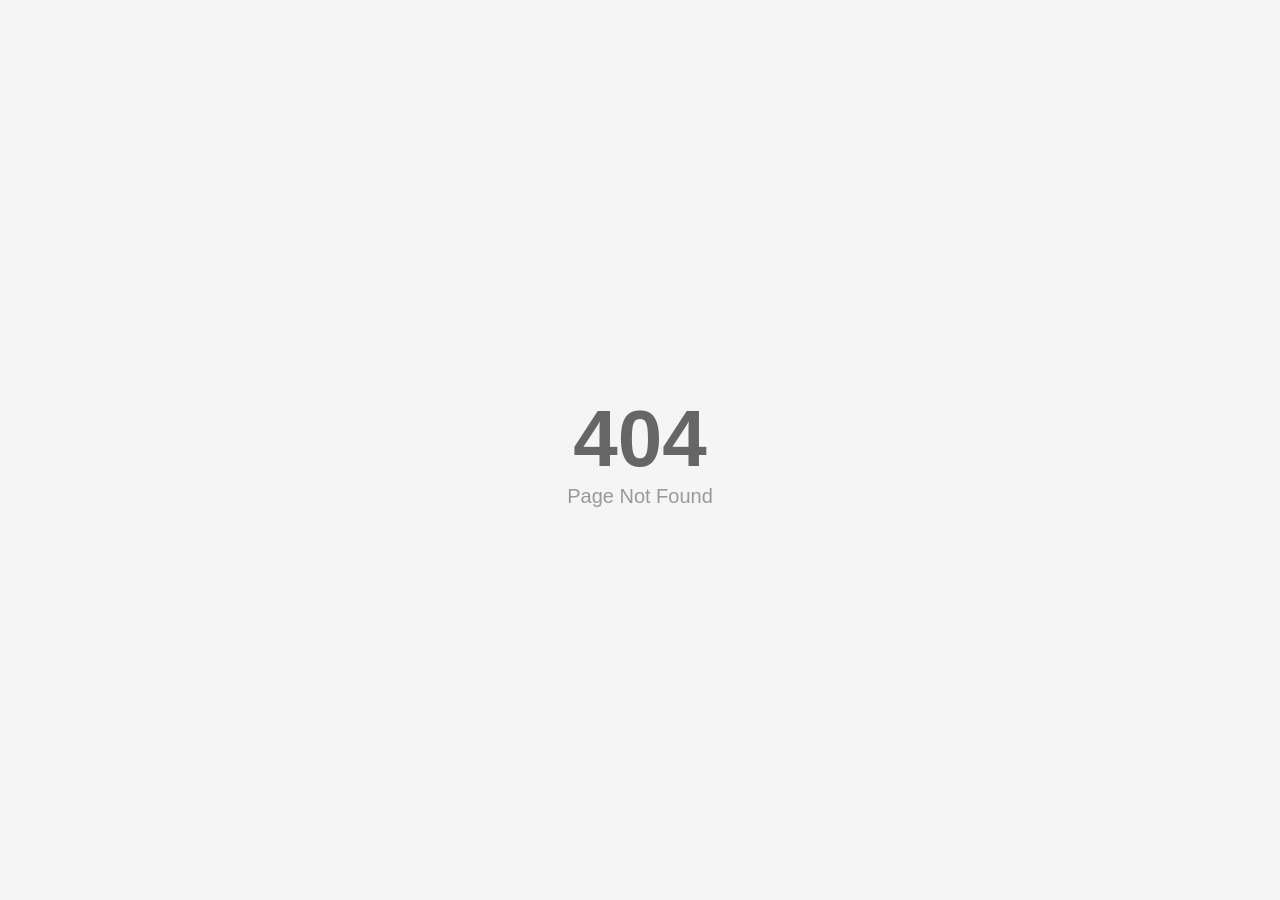
==== commit 8ad5d48a: "Update and rename 404.html to index.html" ====
--- a/index.html
+++ b/index.html
@@ -1,720 +1,66 @@
-<!DOCTYPE html>
-<!-- saved from url=(0082)file:///C:/Users/86147/Desktop/qinjia/%E7%A7%BB%E5%8A%A8%E5%AD%A6%E5%B7%A53.html#/ -->
-<html data-scale="true" style="font-size: 48.5333px;" class="">
-	<head>
-		<meta http-equiv="Content-Type" content="text/html; charset=UTF-8">
-  <meta http-equiv="X-UA-Compatible" content="IE=edge">
-  <meta name="viewport" content="width=device-width, initial-scale=1.0, maximum-scale=1.0, user-scalable=no">
-  <title>请假管理</title>
-  <link rel="stylesheet" href="./index_files/umi.5f4797e3.css">
-  <link rel="stylesheet" href="./index_files/vendors.31ecd969.5f4797e3.chunk.css">
-  <link rel="stylesheet" href="./index_files/vendors.2a42e354.5f4797e3.chunk.css">
-  <link rel="stylesheet" href="./index_files/vendors.a2e6a083.5f4797e3.chunk.css">
-  <link rel="stylesheet" href="./index_files/vendors.5a7e23ef.5f4797e3.chunk.css">
-  <link rel="stylesheet" href="./index_files/vendors.323d67b2.5f4797e3.chunk.css">
-  <link rel="stylesheet" href="./index_files/vendors.678f84af.5f4797e3.chunk.css">
-  <link rel="stylesheet" href="./index_files/vendors.cfbf0a2e.5f4797e3.chunk.css">
-  <link rel="stylesheet" href="./index_files/vendors.21833f8f.5f4797e3.chunk.css">
-  <link rel="stylesheet" href="./index_files/layouts__userLayout.5f4797e3.chunk.css">
-  <link rel="stylesheet" href="./index_files/layouts__tabBarLayout.5f4797e3.chunk.css">
-  <link rel="stylesheet" href="./index_files/layouts__basicLayout.5f4797e3.chunk.css">
-  <link rel="stylesheet" href="./index_files/p__user__login.5f4797e3.chunk.css">
-  <link rel="stylesheet" href="./index_files/p__tabbar__homePage__index.5f4797e3.chunk.css">
-  <link rel="stylesheet" href="./index_files/p__tabbar__affairs__index.5f4797e3.chunk.css">
-  <link rel="stylesheet" href="./index_files/p__sm-holiday__student__details2__index.5f4797e3.chunk.css">
-  <style>
-    .app-hidden {
-      display: none !important;
-    }
-    .login-panel {
-      min-height: 100vh;
-      display: flex;
-      align-items: center;
-      justify-content: center;
-      background: linear-gradient(135deg, #f0f4ff 0%, #fdf6ff 100%);
-      padding: 32px 16px;
-    }
-    .login-card {
-      width: 100%;
-      max-width: 440px;
-      background: #ffffff;
-      border-radius: 18px;
-      box-shadow: 0 14px 40px rgba(0, 0, 0, 0.08);
-      padding: 28px 24px;
-    }
-    .login-title {
-      font-size: 22px;
-      font-weight: 600;
-      color: #1f2a44;
-      margin: 0 0 8px;
-    }
-    .login-subtitle {
-      margin: 0 0 20px;
-      color: #5b6474;
-      font-size: 14px;
-      line-height: 1.4;
-    }
-    .login-field {
-      display: flex;
-      flex-direction: column;
-      gap: 6px;
-      margin-bottom: 14px;
-    }
-    .login-field label {
-      font-size: 14px;
-      color: #334155;
-    }
-    .login-field input {
-      padding: 10px 12px;
-      border: 1px solid #d9dbe1;
-      border-radius: 10px;
-      font-size: 15px;
-      outline: none;
-      transition: border-color 0.2s ease, box-shadow 0.2s ease;
-    }
-    .login-field input:focus {
-      border-color: #165dff;
-      box-shadow: 0 0 0 3px rgba(22, 93, 255, 0.15);
-    }
-    .login-cta {
-      width: 100%;
-      padding: 12px;
-      margin-top: 8px;
-      background: linear-gradient(90deg, #165dff, #4f8bff);
-      color: #ffffff;
-      border: none;
-      border-radius: 12px;
-      font-size: 16px;
-      font-weight: 600;
-      cursor: pointer;
-    }
-    .login-cta:hover {
-      opacity: 0.95;
-    }
-    .login-error {
-      color: #d4380d;
-      min-height: 20px;
-      margin-top: 8px;
-      font-size: 14px;
-    }
-    .login-hints {
-      background: #f7f9fd;
-      border: 1px dashed #d0d7ed;
-      border-radius: 12px;
-      padding: 12px;
-      margin-top: 16px;
-      color: #4b5563;
-      font-size: 14px;
-      line-height: 1.5;
-    }
-    .login-hints strong {
-      color: #1f2a44;
-    }
-    .active-account-tag {
-      display: inline-flex;
-      align-items: center;
-      gap: 6px;
-      background: #eef4ff;
-      color: #1d4ed8;
-      padding: 6px 10px;
-      border-radius: 12px;
-      margin-top: 10px;
-      font-size: 14px;
-      font-weight: 600;
-    }
-    @media (max-width: 520px) {
-      .login-panel {
-        padding: 20px 12px;
-        align-items: flex-start;
-      }
-      .login-card {
-        padding: 22px 18px;
-        box-shadow: 0 10px 30px rgba(0, 0, 0, 0.05);
-      }
-      .login-title {
-        font-size: 20px;
-      }
-      .login-subtitle {
-        font-size: 13px;
-        line-height: 1.35;
-      }
-      .login-field input {
-        font-size: 15px;
-        padding: 9px 10px;
-      }
-      .login-cta {
-        font-size: 15px;
-        padding: 11px;
-      }
-    }
-  </style>
-  <script>
-    if ('addEventListener' in document) {
-      document.addEventListener(
-        'DOMContentLoaded',
-        function () {
-          if (typeof FastClick !== 'undefined') {
-            FastClick.attach(document.body);
-          }
-        },
-        false
-      );
-    }
-    if (!window.Promise) {
-      document.writeln('<script src="//as.alipayobjects.com/g/component/es6-promise/3.2.2/es6-promise.min.js"><\\/script>');
-    }
-  </script>
-</head>
-<body>
-	<!-- 添加SVG符号定义 -->
-  <svg style="display: none;">
-    <symbol id="right" viewBox="0 0 1024 1024">
-      <path d="M765.7 486.8L314.9 134.7c-5.3-4.1-12.9-0.4-12.9 6.3v77.3c0 4.9 2.3 9.6 6.1 12.6l360 281.1-360 281.1c-3.9 3-6.1 7.7-6.1 12.6V883c0 6.7 7.7 10.4 12.9 6.3l450.8-352.1c16.4-12.8 16.4-37.6 0-50.4z"/>
-    </symbol>
-  </svg>
-  <div id="login-panel" class="login-panel">
-    <div class="login-card">
-      <h1 class="login-title">账号登录</h1>
-      <p class="login-subtitle">输入账号和密码，登录后申请人姓名会自动匹配到当前账号。</p>
-      <form id="login-form">
-        <div class="login-field">
-          <label for="login-account">账号</label>
-          <input id="login-account" name="account" type="text" placeholder="例如：student01" required>
-        </div>
-        <div class="login-field">
-          <label for="login-password">密码</label>
-          <input id="login-password" name="password" type="password" placeholder="输入密码" required>
-        </div>
-        <button type="submit" class="login-cta">登录</button>
-        <div id="login-error" class="login-error"></div>
-      </form>
-    </div>
-  </div>
-  <div id="root" class="app-hidden">
-	  <div class="page_basic_layout___233lr">
-		  <div class="page_basic_position_container___3Lkcg">
-			  <div class="page_basic_position_fixed___1BROP">
-			  <div class="page_basic_position_item___31NO8">
-				  <img
-					   src="[data-uri]" style="width: 16px; height: 16px;">
-				  <span class="undefined first___q8L32">首页</span>
-				  <svg class="am-icon am-icon-right am-icon-md" color="#cccccc" viewBox="0 0 1024 1024" style="width: 18px; height: 23px;">
-  <path d="M765.7 486.8L314.9 134.7c-5.3-4.1-12.9-0.4-12.9 6.3v77.3c0 4.9 2.3 9.6 6.1 12.6l360 281.1-360 281.1c-3.9 3-6.1 7.7-6.1 12.6V883c0 6.7 7.7 10.4 12.9 6.3l450.8-352.1c16.4-12.8 16.4-37.6 0-50.4z" fill="#cccccc"/>
-</svg>
-			  </div>
-			  <div class="page_basic_position_item___31NO8">
-			  <span class="undefined ">请假管理</span>
-			  </div>
-			  </div>
-		  </div>
-		  <div class="transitionWrapper___LPf4r">
-			  <div style="position: absolute; width: 100%; height: 100%;" class="">
-				  <div style="margin-bottom: 90px;">
-				  <div class="titleBox___JiRXx">
-					  <div>
-						  <div class="avatar___kub4U"><img src="./index_files/getStudentPhoto" alt=""></div>
-  						  <div class="info___z_Lvm">
-  							  <div class="title___2B62j">
-  								  <img class="icon___2hoOs" src="[data-uri]" alt="">
-  							  </div>
-  							  <div class="class___3KDBS">|</div>
-  						  </div>
-  					  </div>
-  				  </div>
-  				  <div class="am-whitespace am-whitespace-md"></div>
-  				  <div class="detialBox___1X_BF">
-  					  <div class="Headertitle___2h9Hi">请假信息</div>
-					  <div class="detialLine___3dSsI">
-						  <div class="title___2B62j">请假类型：</div>
-						  <span class="value___XOCYG">事假</span>
-					  </div>
-					  <div class="detialLine___3dSsI">
-						  <div class="title___2B62j">请假去向：</div>&nbsp;
-				  </div>
-				  <div class="detialLine___3dSsI">
-					  <div class="title___2B62j">详细地址：</div>
-					  &nbsp;
-					  </div>
-					  <div class="detialLine___3dSsI">
-				  <div class="title___2B62j">开始时间：</div>
-				  <span class="value___XOCYG" id="start-time">2025-10-20 07:00:00</span>
-				  </div>
-					  <div class="detialLine___3dSsI">
-				  <div class="title___2B62j">结束时间：</div>
-				  <span class="value___XOCYG" id="end-time">2025-10-21 07:00:00</span>
-				  </div>
-					  <div class="detialLine___3dSsI">
-						  <div class="title___2B62j">统计时长：</div>
-						  <span class="value___XOCYG" id="duration-text">天小时分钟&nbsp;</span></div>
-					  <div class="detialLine___3dSsI">
-						  <div class="title___2B62j">紧急联系人：</div>
-					  </div>
-					  <div class="detialLine___3dSsI">
-						  <div class="title___2B62j">紧急联系人电话：</div>
-					  <span class="value___XOCYG">&nbsp;</span>
-					  </div>
-					  <div class="detialLine___3dSsI">
-						  <div class="title___2B62j">请假理由：</div>
-						  <span class="value___XOCYG">回家</span>
-					  </div>
-					  <div class="detialLine___3dSsI">
-						  <div class="title___2B62j">请假状态：</div>
-					  <span class="value_2___2Pirt">审核通过</span>
-					  </div>
-					  <div class="detialLine___3dSsI">
-					  <div class="title___2B62j">销假状态：</div>&nbsp;
-	  </div>
-					  <div class="detialLineImg___26VH8">
-	  <div class="title___2B62j">请假附件：</div>
-						  <span class="value___XOCYG">
-						  <div class="NHUpload">
-	  <div class="uploadedItem"></div>
-						  </div>
-						  </span>
-					  </div>
-					  <img class="imgType___15G4R" src="./index_files/icon_pass.89bc2387.png" alt="">
-					  </div>
-					  <div class="am-whitespace am-whitespace-md"></div>
-					 <div class="container___2I1fm">
-  <div class="am-whitespace am-whitespace-md"></div>
-  <div class="header___BDU7V">
-    <div class="header_title___Rg5Zq">办理进度</div>
-  </div>
-  <div class="am-steps am-steps-vertical am-steps-small">
-    <!-- 申请步骤 -->
-    <div class="am-steps-item am-steps-item-finish am-steps-item-custom">
-      <div class="am-steps-item-tail"></div>
-      <div class="am-steps-item-icon">
-        <span class="am-steps-icon" style="
-          background-color: white; 
-          border: 1px solid #1890ff;
-          border-radius: 50%; 
-          width: 0.36rem; 
-          height: 0.36rem; 
-          display: flex; 
-          align-items: center; 
-          justify-content: center;
-          position: relative;
-        ">
-          <!-- 蓝色对勾图标 -->
-          <svg width="0.3rem" height="0.3rem" viewBox="0 0 14 14" fill="none" style="position: absolute; top: 50%; left: 50%; transform: translate(-50%, -50%);">
-            <path d="M3.5 7L5.5 9L10.5 4" stroke="#1890ff" stroke-width="1" stroke-linecap="round" stroke-linejoin="round"/>
-          </svg>
-        </span>
-      </div>
-      <div class="am-steps-item-content">
-        <div class="am-steps-item-title">
-          <div class="step_header___2nUJN">
-            <div class="step_title___3yKU2">
-              申请
-              <span style="color: rgb(50, 223, 114);margin-left: 8px;font-weight: 550;">申请</span>
-            </div>
-            <div class="step_time___1Qq-E" id="apply-time">2025-10-18 19:01</div>
-          </div>
-        </div>
-        <div class="am-steps-item-description">
-          <div class="content___2vXvj">
-            <div class="text_content___12qib">
-              <div class="grayText___1PS9X" id="applicant-name">未登录</div>
-              <div class="statusText___2Hktr"></div>
-            </div>
-          </div>
-        </div>
-      </div>
-    </div>
-    
-    <!-- 辅导员审核步骤 -->
-    <div class="am-steps-item am-steps-item-finish am-steps-item-custom">
-      <div class="am-steps-item-tail"></div>
-      <div class="am-steps-item-icon">
-        <span class="am-steps-icon" style="
-          background-color: white; 
-          border: 1px solid #1890ff;
-          border-radius: 50%; 
-          width: 0.36rem; 
-          height: 0.36rem; 
-          display: flex; 
-          align-items: center; 
-          justify-content: center;
-          position: relative;
-        ">
-          <!-- 蓝色对勾图标 -->
-          <svg width="0.3rem" height="0.3rem" viewBox="0 0 14 14" fill="none" style="position: absolute; top: 50%; left: 50%; transform: translate(-50%, -50%);">
-            <path d="M3.5 7L5.5 9L10.5 4" stroke="#1890ff" stroke-width="1" stroke-linecap="round" stroke-linejoin="round"/>
-          </svg>
-        </span>
-      </div>
-      <div class="am-steps-item-content">
-        <div class="am-steps-item-title">
-          <div class="step_header___2nUJN">
-            <div class="step_title___3yKU2">
-              辅导员审核
-              <span style="color: rgb(50, 223, 114); margin-left: 8px; font-weight:550;">审核通过</span>
-            </div>
-            <div class="step_time___1Qq-E" id="review-time">2025-10-19 15:55</div>
-          </div>
-        </div>
-        <div class="am-steps-item-description">
-          <div class="content___2vXvj">
-            <div class="text_content___12qib">
-              <div class="grayText___1PS9X">古宇婷</div>
-            </div>
-          </div>
-        </div>
-      </div>
-    </div>
-    
-    <!-- 结束步骤（保持原样） -->
-    <div class="am-steps-item am-steps-item-process am-steps-item-custom">
-      <div class="am-steps-item-tail"></div>
-      <div class="am-steps-item-icon">
-        <span class="am-steps-icon">
-          <div class="last_step___4mg46">
-            <span></span>
-          </div>
-        </span>
-      </div>
-      <div class="am-steps-item-content">
-        <div class="am-steps-item-title">
-          <div class="step_header___2nUJN">
-            <div class="step_title___3yKU2">结束</div>
-            <div class="step_time___1Qq-E"></div>
-          </div>
-        </div>
-        <div class="am-steps-item-description">
-          <div class="content___2vXvj">
-            <div class="text_content___12qib">
-              <div class="grayText___1PS9X"></div>
-              <div class="statusText___2Hktr"></div>
-            </div>
-          </div>
-        </div>
-      </div>
-    </div>
-  </div>
-</div>
-				  <div class="am-whitespace am-whitespace-md"></div>
-				  <div class="am-whitespace am-whitespace-md"></div>
-				  <div class="am-whitespace am-whitespace-md"></div>
-				  <div class="am-whitespace am-whitespace-md"></div>
-  <script>
-    (function () {
-      function pad(value) {
-        return value < 10 ? '0' + value : String(value);
-      }
-
-      function formatDateTime(date, includeSeconds) {
-        if (!(date instanceof Date) || isNaN(date.getTime())) {
-          return '';
-        }
-        var formatted =
-          date.getFullYear() +
-          '-' +
-          pad(date.getMonth() + 1) +
-          '-' +
-          pad(date.getDate()) +
-          ' ' +
-          pad(date.getHours()) +
-          ':' +
-          pad(date.getMinutes());
-        if (includeSeconds) {
-          formatted += ':' + pad(date.getSeconds());
-        }
-        return formatted;
-      }
-
-      function hasSeconds(text) {
-        if (!text) {
-          return false;
-        }
-        var parts = text.trim().split(/\s+/);
-        if (parts.length < 2) {
-          return false;
-        }
-        return parts[1].split(':').length === 3;
-      }
-
-      function parseTime(text) {
-        if (!text) {
-          return null;
-        }
-        var parts = text.trim().split(/\s+/);
-        if (parts.length < 2) {
-          return null;
-        }
-        var dateParts = parts[0].split('-');
-        if (dateParts.length !== 3) {
-          return null;
-        }
-        var timeParts = parts[1].split(':');
-        if (timeParts.length === 2) {
-          timeParts.push('00');
-        }
-        if (timeParts.length !== 3) {
-          return null;
-        }
-        var year = parseInt(dateParts[0], 10);
-        var month = parseInt(dateParts[1], 10) - 1;
-        var day = parseInt(dateParts[2], 10);
-        var hour = parseInt(timeParts[0], 10);
-        var minute = parseInt(timeParts[1], 10);
-        var second = parseInt(timeParts[2], 10);
-        if (
-          [year, month, day, hour, minute, second].some(function (value) {
-            return Number.isNaN(value);
-          })
-        ) {
-          return null;
-        }
-        return new Date(year, month, day, hour, minute, second, 0);
-      }
-
-      function parseDurationToMs(text) {
-        if (!text) {
-          return null;
-        }
-        var totalMinutes = 0;
-        var matched = false;
-        var dayMatch = text.match(/(\d+)\s*天/);
-        if (dayMatch) {
-          totalMinutes += parseInt(dayMatch[1], 10) * 24 * 60;
-          matched = true;
-        }
-        var hourMatch = text.match(/(\d+)\s*小?时/);
-        if (hourMatch) {
-          totalMinutes += parseInt(hourMatch[1], 10) * 60;
-          matched = true;
-        }
-        var minuteMatch = text.match(/(\d+)\s*分/);
-        if (minuteMatch) {
-          totalMinutes += parseInt(minuteMatch[1], 10);
-          matched = true;
-        }
-        if (!matched) {
-          return null;
-        }
-        return totalMinutes * 60 * 1000;
-      }
-
-      function formatDuration(durationMs) {
-        if (typeof durationMs !== 'number' || !isFinite(durationMs) || durationMs < 0) {
-          return '';
-        }
-        var totalMinutes = Math.round(durationMs / 60000);
-        var minutesPerDay = 24 * 60;
-        var days = Math.floor(totalMinutes / minutesPerDay);
-        var hours = Math.floor((totalMinutes % minutesPerDay) / 60);
-        var minutes = totalMinutes % 60;
-        var parts = [];
-        if (days) {
-          parts.push(days + '天');
-        }
-        if (hours) {
-          parts.push(hours + '小时');
-        }
-        if (minutes || parts.length === 0) {
-          parts.push(minutes + '分钟');
-        }
-        return parts.join('');
-      }
-
-      document.addEventListener('DOMContentLoaded', function () {
-        var startNode = document.getElementById('start-time');
-        var endNode = document.getElementById('end-time');
-        if (!startNode || !endNode) {
-          return;
-        }
-        var durationNode = document.getElementById('duration-text');
-        var applyNode = document.getElementById('apply-time');
-        var reviewNode = document.getElementById('review-time');
-
-        var originalStart = parseTime(startNode.textContent);
-        var originalEnd = parseTime(endNode.textContent);
-        if (!originalStart || !originalEnd) {
-          return;
-        }
-
-        var durationMs = 24 * 60 * 60 * 1000;
-
-        var applyOriginal = applyNode ? parseTime(applyNode.textContent) : null;
-        var reviewOriginal = reviewNode ? parseTime(reviewNode.textContent) : null;
-        var applyHasSeconds = applyNode ? hasSeconds(applyNode.textContent) : false;
-        var reviewHasSeconds = reviewNode ? hasSeconds(reviewNode.textContent) : false;
-
-        var now = new Date();
-        var currentStart = new Date(now.getFullYear(), now.getMonth(), now.getDate(), 7, 0, 0, 0);
-        var currentEnd = new Date(currentStart.getTime() + durationMs);
-
-        startNode.textContent = formatDateTime(currentStart, true);
-        endNode.textContent = formatDateTime(currentEnd, true);
-
-        if (applyNode && applyOriginal) {
-          var applyOffset = originalStart.getTime() - applyOriginal.getTime();
-          var currentApply = new Date(currentStart.getTime() - applyOffset);
-          applyNode.textContent = formatDateTime(currentApply, applyHasSeconds);
-        }
-
-        if (reviewNode && reviewOriginal) {
-          var reviewOffset = originalStart.getTime() - reviewOriginal.getTime();
-          var currentReview = new Date(currentStart.getTime() - reviewOffset);
-          reviewNode.textContent = formatDateTime(currentReview, reviewHasSeconds);
-        }
-
-        //if (durationNode) {
-          //durationNode.textContent = formatDuration(durationMs);
-       // }//计算时间//
-      });
-    })();
-    document.addEventListener('DOMContentLoaded', function () {
-      var CSV_PATH = 'accounts.csv';
-      var DEFAULT_CSV = 'account,password,name';
-      var LEGACY_DEFAULT =
-        'account,password,name\\n' +
-        'student01,123456,陈奕潮\\n' +
-        'student02,654321,王梓宁\\n' +
-        'student03,pass2024,李夏雨';
-
-      var accountsCsv = '';
-      var accounts = {};
-      var accountsReady = false;
-
-      var loginForm = document.getElementById('login-form');
-      var loginPanel = document.getElementById('login-panel');
-      var appContent = document.getElementById('root');
-      var accountInput = document.getElementById('login-account');
-      var passwordInput = document.getElementById('login-password');
-      var applicantNameNode = document.getElementById('applicant-name');
-      var errorNode = document.getElementById('login-error');
-
-      function ensureHeader(csvText) {
-        var trimmed = (csvText || '').trim();
-        if (!trimmed) {
-          return DEFAULT_CSV;
-        }
-        var lines = trimmed.split(/\r?\n/);
-        if (!/^account\s*,\s*password\s*,\s*name/i.test(lines[0])) {
-          lines.unshift('account,password,name');
-        }
-        return lines.join('\n');
-      }
-
-      function normalizeCsvText(text) {
-        var value = String(text || '');
-        value = value.replace(/\r\n?/g, '\n'); // normalize CRLF/CR
-        value = value.replace(/\\n/g, '\n');   // convert escaped \n to real newline if存在
-        return value;
-      }
-
-      function stripSampleAccounts(csvText) {
-        var lines = ensureHeader(csvText).split(/\r?\n/);
-        var header = lines[0];
-        var filtered = [header];
-        var sampleSet = { student01: true, student02: true, student03: true };
-        for (var i = 1; i < lines.length; i++) {
-          var line = lines[i].trim();
-          if (!line) {
-            continue;
-          }
-          var parts = line.split(',');
-          if (sampleSet[parts[0]]) {
-            continue;
-          }
-          filtered.push(line);
-        }
-        return filtered.join('\n');
-      }
-
-      function parseCsvToMap(csvText) {
-        var map = {};
-        var lines = ensureHeader(csvText).split(/\r?\n/);
-        for (var i = 1; i < lines.length; i++) {
-          var line = lines[i].trim();
-          if (!line) {
-            continue;
-          }
-          var parts = line.split(',');
-          if (parts.length < 3) {
-            continue;
-          }
-          var account = parts[0].trim();
-          var password = parts[1].trim();
-          var name = parts.slice(2).join(',').trim();
-          if (account) {
-            map[account] = { password: password, displayName: name || account };
-          }
-        }
-        return map;
-      }
-
-      function applyCsv(csvText) {
-        accountsCsv = ensureHeader(stripSampleAccounts(normalizeCsvText(csvText)));
-        accounts = parseCsvToMap(accountsCsv);
-        accountsReady = true;
-      }
-
-      function fetchCsvFromFile() {
-        return fetch(CSV_PATH + '?_=' + Date.now(), { cache: 'no-store' })
-          .then(function (res) {
-            if (!res.ok) {
-              throw new Error('fetch failed');
-            }
-            return res.text();
-          })
-          .catch(function () {
-            return DEFAULT_CSV;
-          });
-      }
-
-      // 仅从CSV读取账户，不在前端新增/修改
-
-      function setApplicantName(name) {
-        if (applicantNameNode) {
-          applicantNameNode.textContent = name;
-        }
-      }
-
-      function setAccountDisplay() {}
-
-      fetchCsvFromFile().then(function (text) {
-        applyCsv(text);
-      });
-
-      if (loginForm) {
-        loginForm.addEventListener('submit', function (event) {
-          event.preventDefault();
-          if (!accountsReady) {
-            if (errorNode) {
-              errorNode.textContent = '账号数据加载中，请稍后再试。';
-            }
-            return;
-          }
-          var account = accountInput ? accountInput.value.trim() : '';
-          var password = passwordInput ? passwordInput.value : '';
-          var accountInfo = accounts[account];
-
-          if (!accountInfo || accountInfo.password !== password) {
-            if (errorNode) {
-              errorNode.textContent = '账号或密码不正确，请重新输入。';
-            }
-            return;
-          }
-
-          if (errorNode) {
-            errorNode.textContent = '';
-          }
-
-          setApplicantName(accountInfo.displayName);
-          setAccountDisplay(account, accountInfo.displayName);
-
-          if (loginPanel) {
-            loginPanel.classList.add('app-hidden');
-          }
-          if (appContent) {
-            appContent.classList.remove('app-hidden');
-          }
-        });
-      }
-    });
-  </script>
-</body>
-				  </html>
+<!DOCTYPE html>
+<html lang="zh-CN">
+<head>
+  <meta charset="UTF-8" />
+  <meta name="viewport" content="width=device-width, initial-scale=1.0" />
+  <title>404</title>
+  <style>
+    body{
+      background:#f5f5f5;
+      display:flex;
+      flex-direction:column;
+      align-items:center;
+      justify-content:center;
+      height:100vh;
+      margin:0;
+      font-family:sans-serif;
+    }
+    .code{font-size:80px;font-weight:bold;color:#666;}
+    .msg{font-size:20px;color:#999;}
+
+    /* 右下角隐蔽按钮 */
+    #secret{
+      position:fixed;
+      right:20px;
+      bottom:20px;
+      width:30px;
+      height:30px;
+      opacity:0.1;
+      cursor:pointer;
+      border-radius:999px;
+    }
+    #secret:hover{opacity:0.3;}
+  </style>
+</head>
+<body>
+  <div class="code">404</div>
+  <div class="msg">Page Not Found</div>
+  <div id="secret"></div>
+
+  <script>
+    let count = 0;
+    let timer = null;
+    const timeout = 3000; // 3秒内点两下
+
+    // 这里改成你自己网页的文件名（或直接写网址）
+    const goTo = "website.html";
+
+    document.getElementById("secret").addEventListener("click", () => {
+      count++;
+
+      // 第一次点击：开始计时
+      if (count === 1) {
+        timer = setTimeout(() => {
+          count = 0; // 超时重置
+        }, timeout);
+      }
+
+      // 第二次点击：满足条件就跳转，并清掉计时器
+      if (count >= 2) {
+        clearTimeout(timer);
+        window.location.href = goTo;
+      }
+    });
+  </script>
+</body>
+</html>
